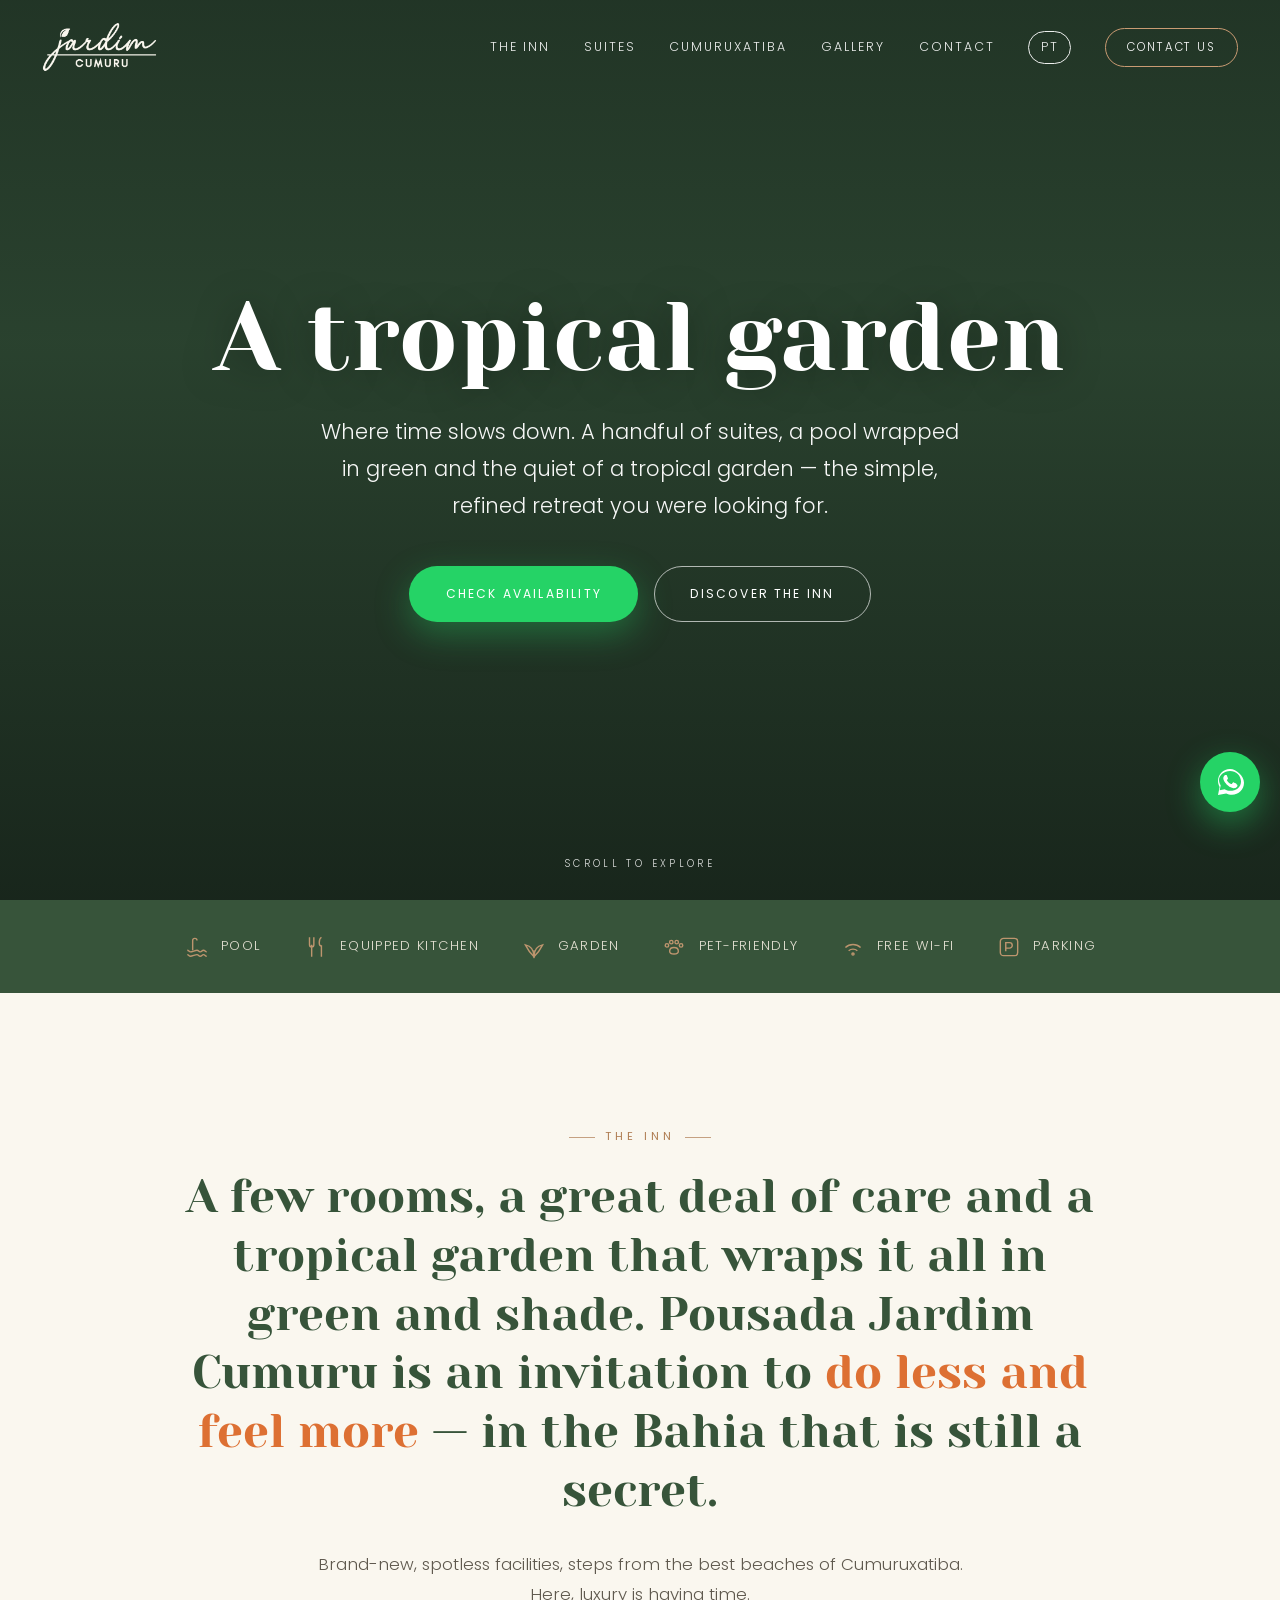
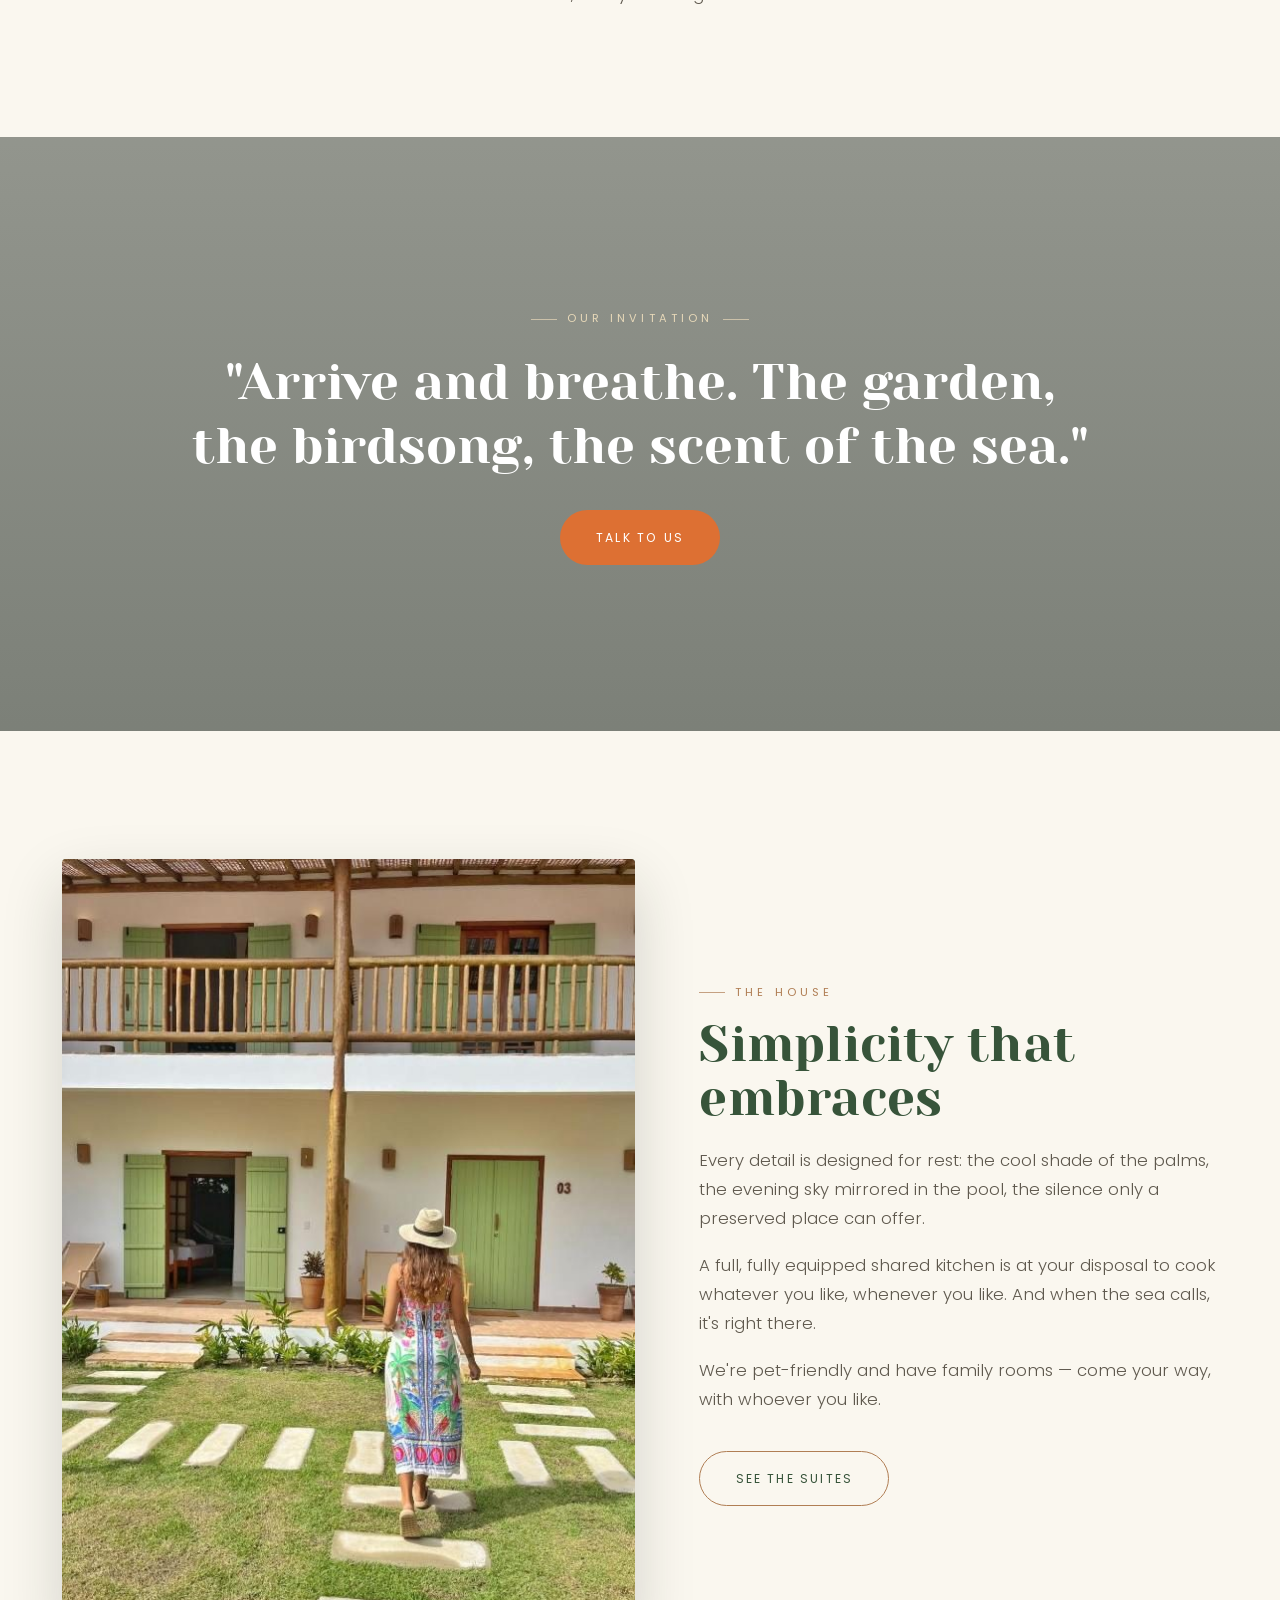
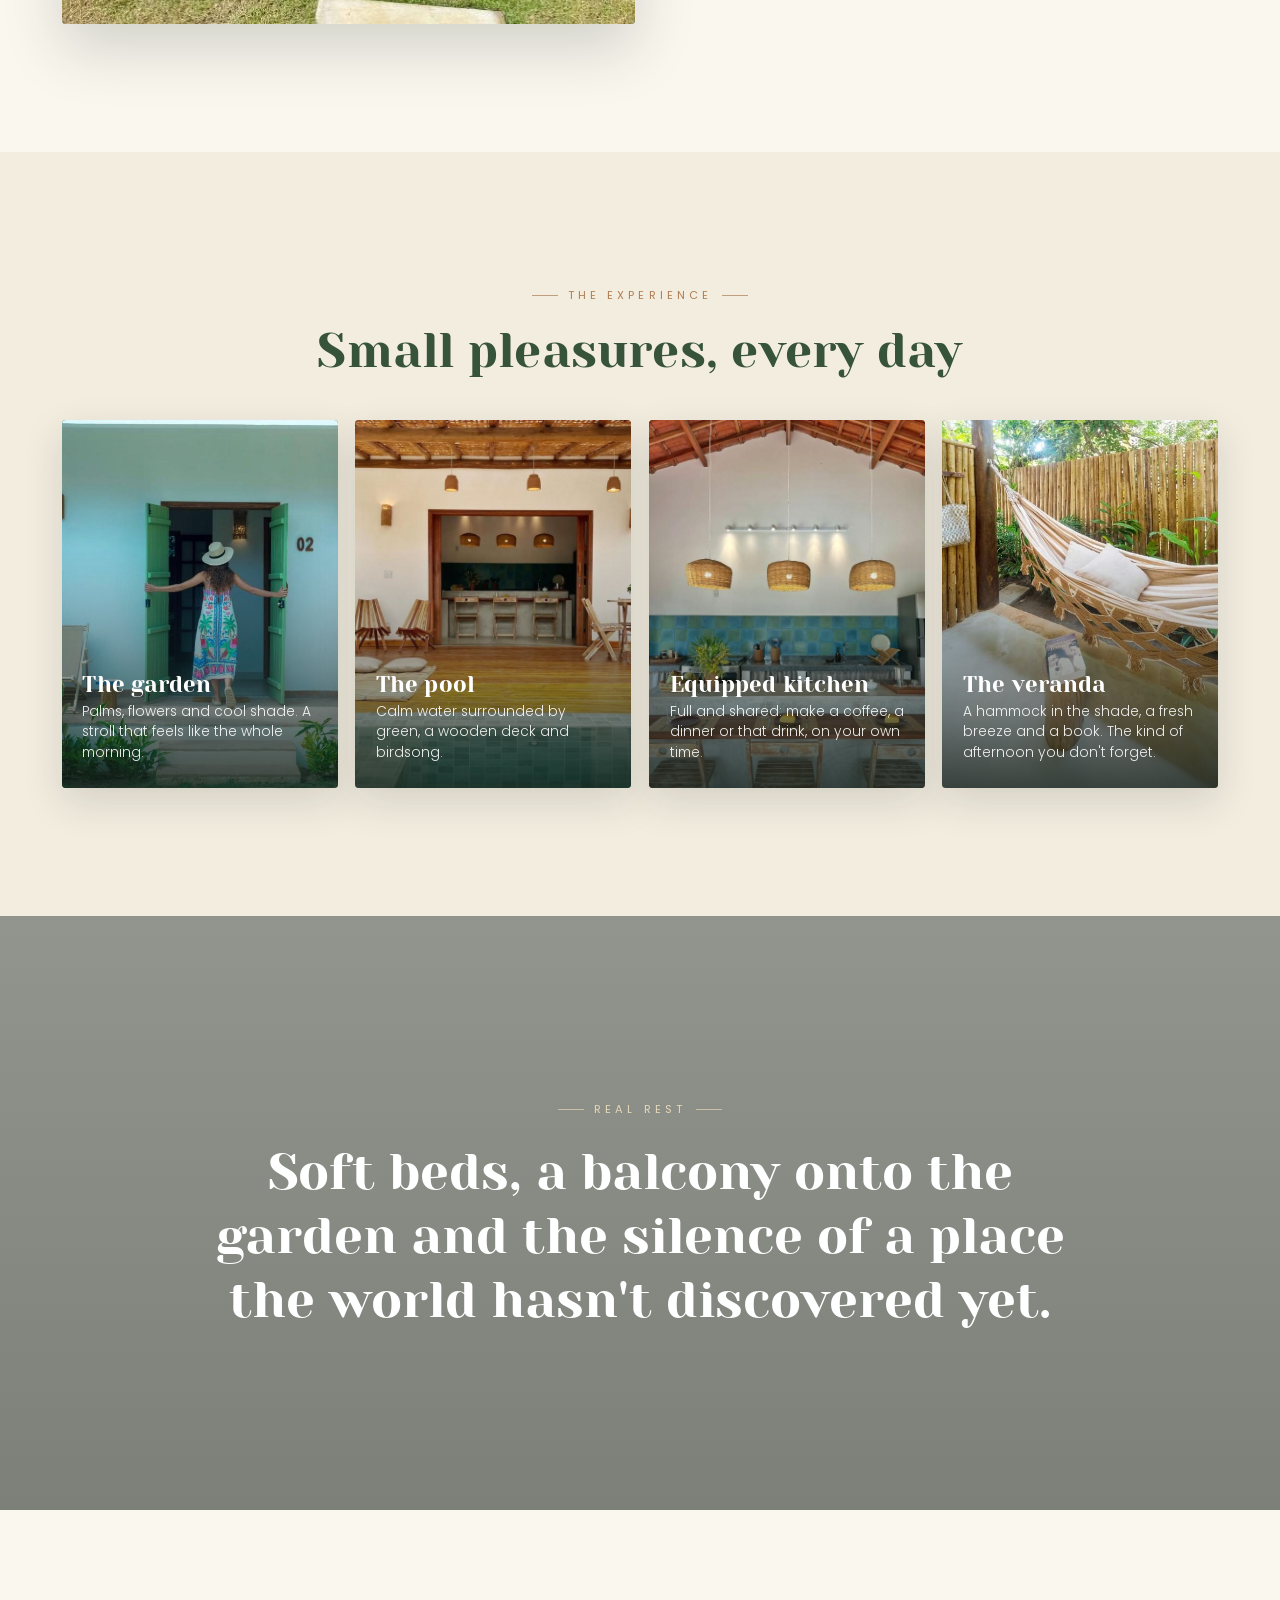
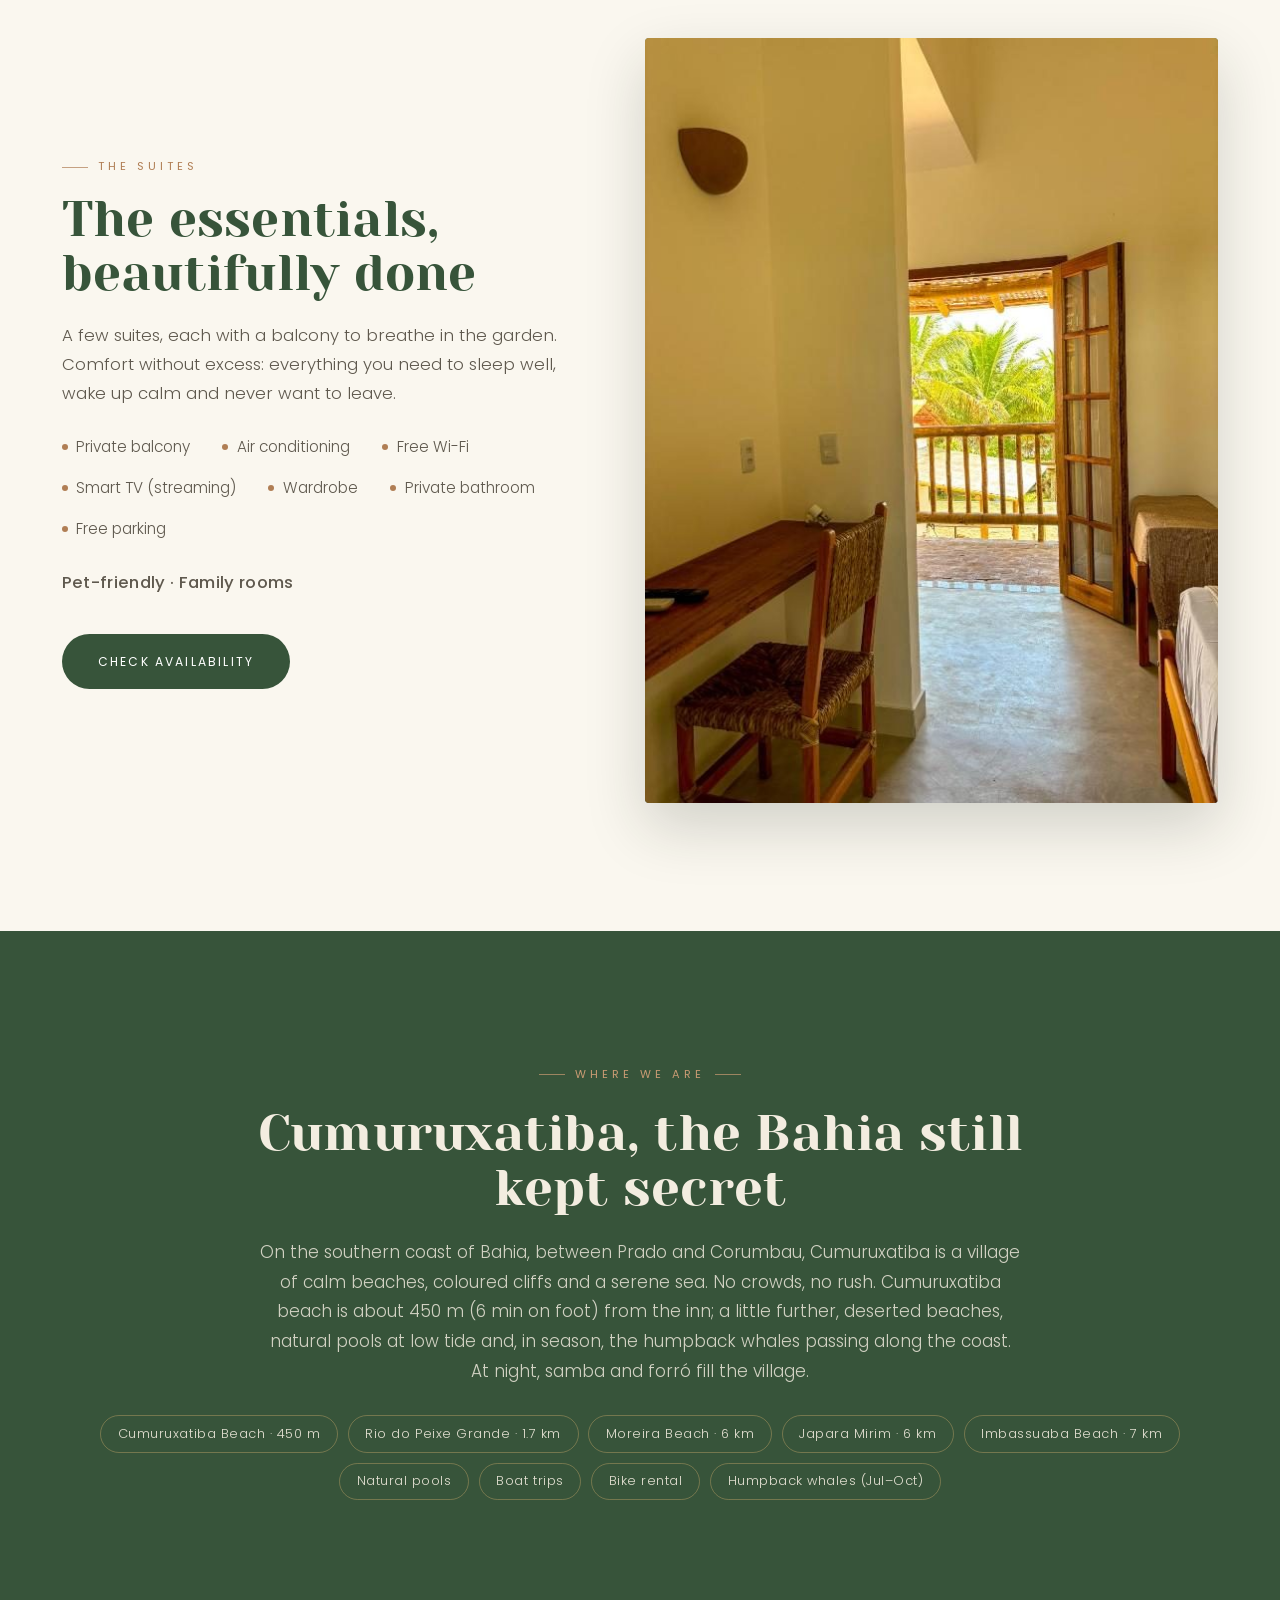
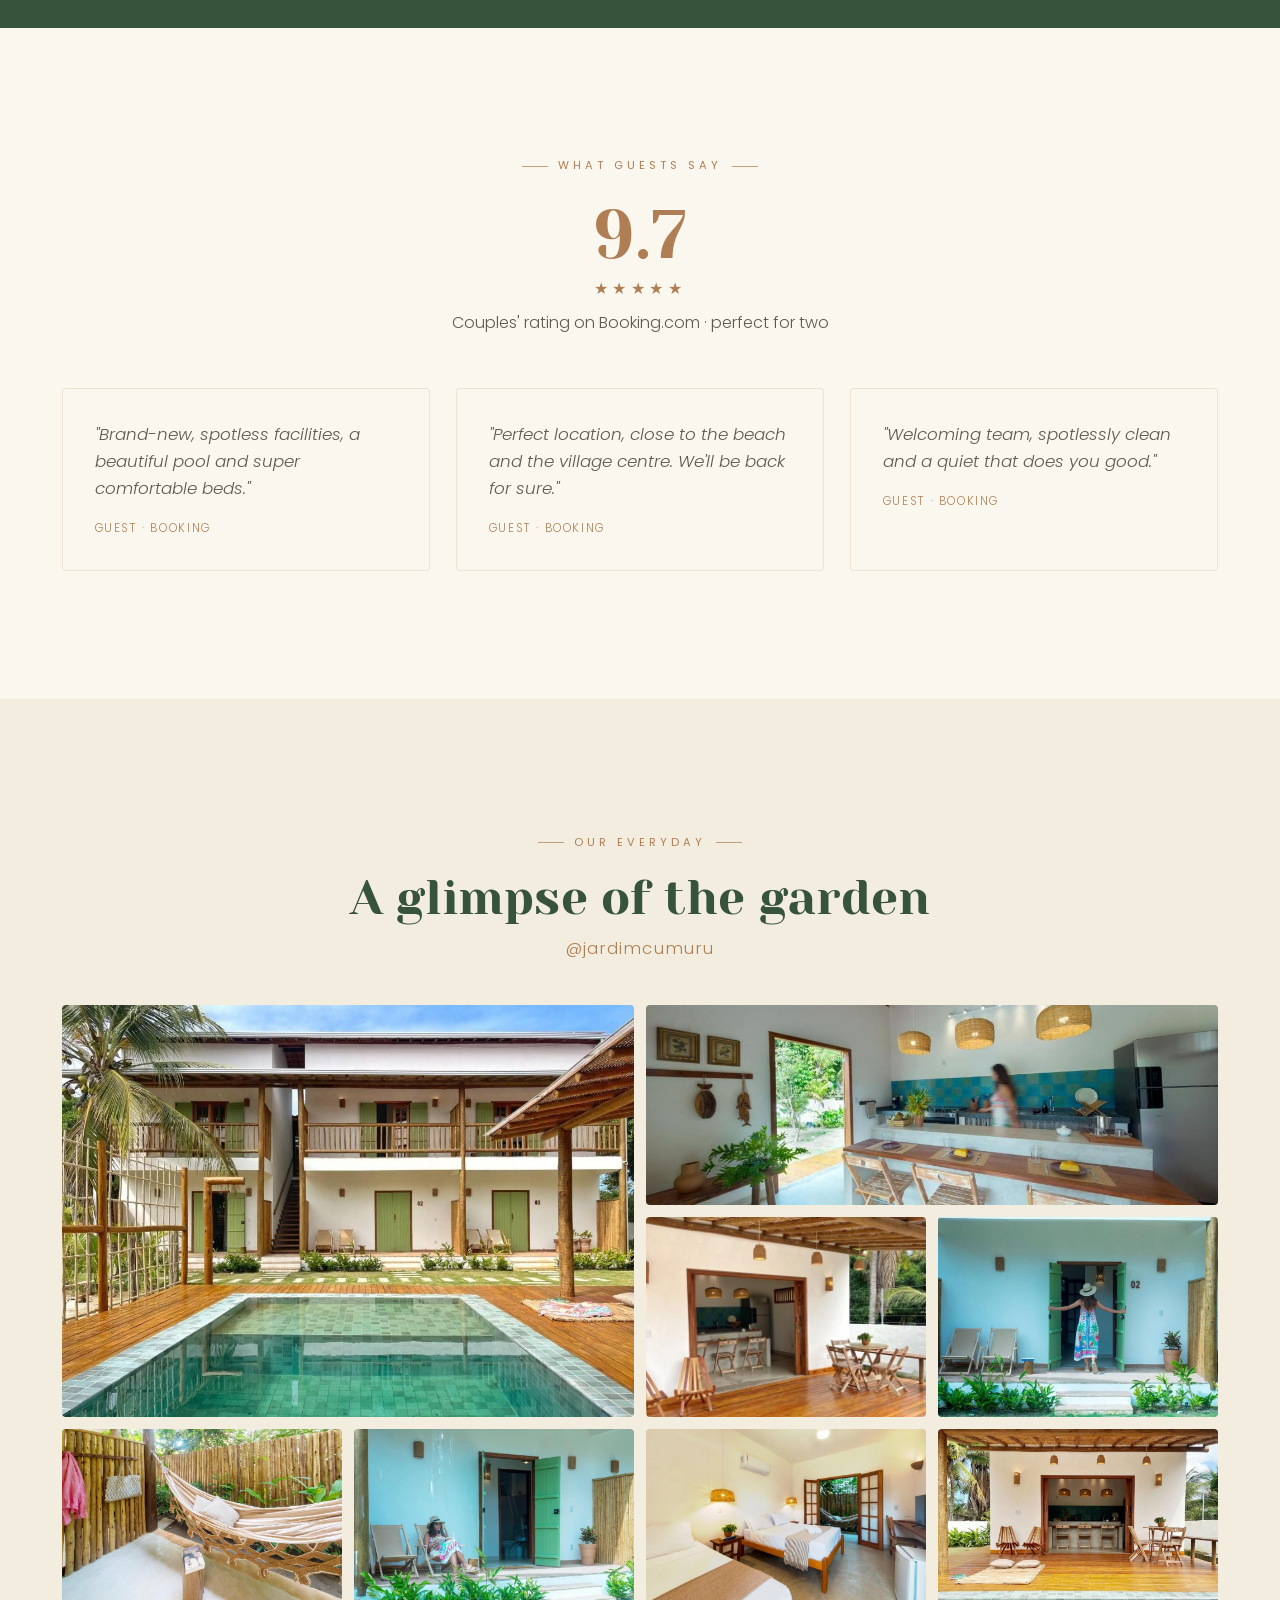
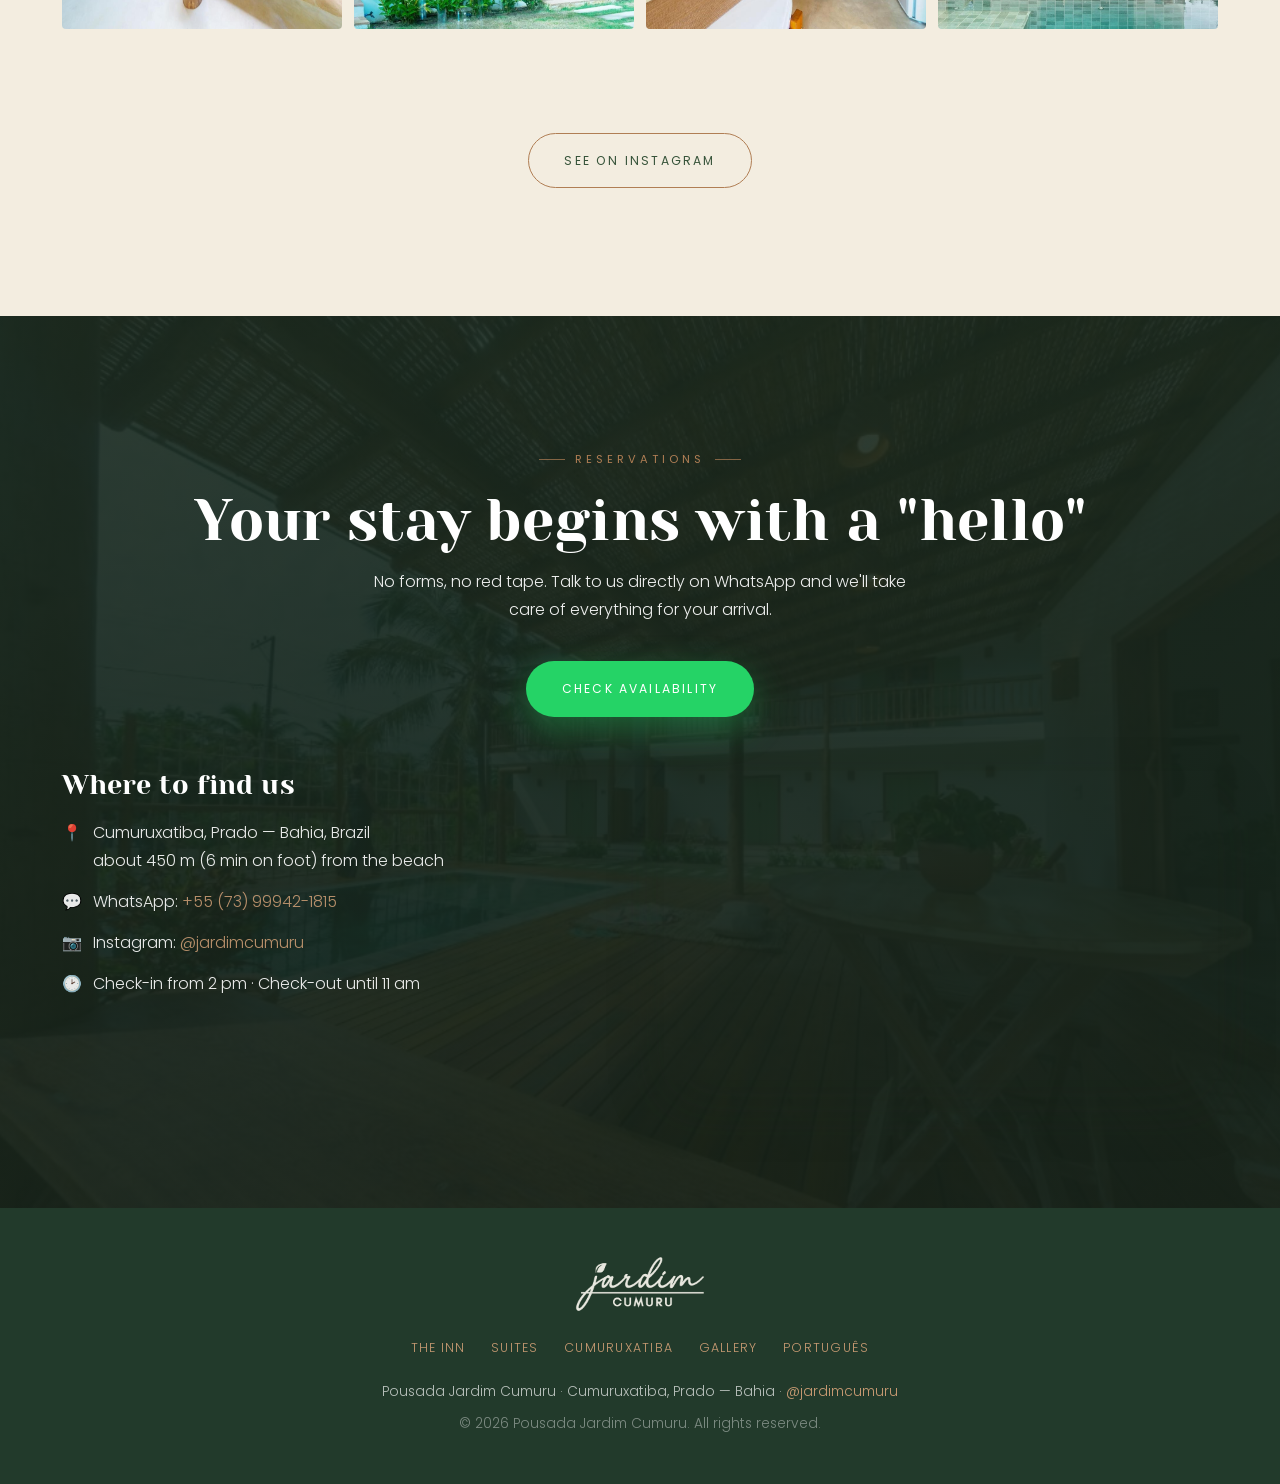
==== en/index.html @ b3ab1aae "Initial commit via Netlify [skip ci]" ====
<!DOCTYPE html>
<!-- English version. Same config as PT (WhatsApp 5573999421815 / domain). Photos in ../assets/photos/. -->
<html lang="en">
<head>
  <meta charset="UTF-8" />
  <meta name="viewport" content="width=device-width, initial-scale=1" />
  <title>Pousada Jardim Cumuru — Boutique Guesthouse in Cumuruxatiba, Bahia</title>
  <meta name="description" content="A boutique guesthouse in Cumuruxatiba, southern Bahia: a tropical garden with a pool and a fully equipped shared kitchen. Suites with a balcony, quiet and nature. Pet-friendly. Check availability." />
  <meta name="robots" content="index,follow,max-image-preview:large" />
  <meta name="theme-color" content="#26382b" />
  <link rel="canonical" href="https://www.jardimcumuru.com.br/en/" />
  <link rel="alternate" hreflang="pt-BR" href="https://www.jardimcumuru.com.br/" />
  <link rel="alternate" hreflang="en" href="https://www.jardimcumuru.com.br/en/" />
  <link rel="alternate" hreflang="x-default" href="https://www.jardimcumuru.com.br/" />

  <meta property="og:type" content="website" />
  <meta property="og:site_name" content="Pousada Jardim Cumuru" />
  <meta property="og:title" content="Pousada Jardim Cumuru — a tropical garden in Cumuruxatiba" />
  <meta property="og:description" content="Suites with a balcony, a pool, an equipped kitchen and the quiet of a tropical garden, 450 m from the beaches of Cumuruxatiba. Check availability." />
  <meta property="og:locale" content="en_US" />
  <meta property="og:url" content="https://www.jardimcumuru.com.br/en/" />
  <meta property="og:image" content="https://www.jardimcumuru.com.br/assets/og-image.jpg" />
  <meta name="twitter:card" content="summary_large_image" />

  <link rel="icon" href="../assets/favicon.png" type="image/png" />
  <link rel="apple-touch-icon" href="../assets/favicon.png" />

  <link rel="preconnect" href="https://fonts.googleapis.com" />
  <link rel="preconnect" href="https://fonts.gstatic.com" crossorigin />
  <link href="https://fonts.googleapis.com/css2?family=Yeseva+One&family=Poppins:wght@300;400;500;600&display=swap" rel="stylesheet" />
  <link rel="stylesheet" href="../styles.css" />

  <script type="application/ld+json">
  {
    "@context": "https://schema.org",
    "@type": "LodgingBusiness",
    "name": "Pousada Jardim Cumuru",
    "description": "A boutique guesthouse in Cumuruxatiba, southern Bahia. Suites with a balcony, a pool and a tropical garden steps from the sea.",
    "url": "https://www.jardimcumuru.com.br/en/",
    "image": "https://www.jardimcumuru.com.br/assets/og-image.jpg",
    "telephone": "+5573999421815",
    "priceRange": "$$",
    "address": {
      "@type": "PostalAddress",
      "streetAddress": "Cumuruxatiba",
      "addressLocality": "Prado",
      "addressRegion": "BA",
      "addressCountry": "BR"
    },
    "geo": { "@type": "GeoCoordinates", "latitude": -17.0956, "longitude": -39.1878 },
    "petsAllowed": true,
    "aggregateRating": { "@type": "AggregateRating", "ratingValue": "9.7", "bestRating": "10", "ratingCount": "19" },
    "amenityFeature": [
      { "@type": "LocationFeatureSpecification", "name": "Outdoor pool", "value": true },
      { "@type": "LocationFeatureSpecification", "name": "Garden", "value": true },
      { "@type": "LocationFeatureSpecification", "name": "Fully equipped shared kitchen", "value": true },
      { "@type": "LocationFeatureSpecification", "name": "Free Wi-Fi", "value": true },
      { "@type": "LocationFeatureSpecification", "name": "Air conditioning", "value": true },
      { "@type": "LocationFeatureSpecification", "name": "Free parking", "value": true },
      { "@type": "LocationFeatureSpecification", "name": "Family rooms", "value": true },
      { "@type": "LocationFeatureSpecification", "name": "Pet-friendly", "value": true }
    ],
    "sameAs": ["https://www.instagram.com/jardimcumuru"]
  }
  </script>
</head>

<body>
  <header class="header">
    <a href="#top" class="brand" aria-label="Pousada Jardim Cumuru — home">
      <img class="brand-logo brand-logo--light" src="../assets/logo-cream.png" alt="Pousada Jardim Cumuru" />
      <img class="brand-logo brand-logo--dark" src="../assets/logo.png" alt="" aria-hidden="true" />
    </a>
    <nav class="nav" id="menu" aria-label="Main menu">
      <a href="#pousada">The Inn</a>
      <a href="#suites">Suites</a>
      <a href="#destino">Cumuruxatiba</a>
      <a href="#galeria">Gallery</a>
      <a href="#contato">Contact</a>
      <a class="lang" href="../" hreflang="pt-BR">PT</a>
      <a class="nav-btn" href="https://wa.me/5573999421815?text=Hello!%20I%27d%20like%20information%20about%20Pousada%20Jardim%20Cumuru." target="_blank" rel="noopener">Contact us</a>
    </nav>
    <a class="nav-backdrop" href="#fechar" aria-hidden="true" tabindex="-1"></a>
    <a class="burger" href="#menu" aria-label="Open menu"><span></span><span></span><span></span></a>
  </header>

  <section class="hero" id="top">
    <div class="hero__slides" aria-hidden="true">
      <img src="../assets/photos/p13.jpg" alt="" />
      <img src="../assets/photos/p10.jpg" alt="" />
      <img src="../assets/photos/p08.jpg" alt="" />
      <img src="../assets/photos/p02.jpg" alt="" />
    </div>
    <div class="container">
      <h1>A tropical garden</h1>
      <p class="lead">Where time slows down. A handful of suites, a pool wrapped in green and the quiet of a tropical garden — the simple, refined retreat you were looking for.</p>
      <div style="display:flex;gap:1rem;justify-content:center;flex-wrap:wrap">
        <a class="btn btn--wpp" href="https://wa.me/5573999421815?text=Hello!%20I%27d%20like%20information%20and%20to%20book%20at%20Pousada%20Jardim%20Cumuru." target="_blank" rel="noopener">Check availability</a>
        <a class="btn btn--ghost" href="#pousada">Discover the inn</a>
      </div>
    </div>
    <a href="#pousada" class="scroll-cue">Scroll to explore</a>
  </section>

  <section class="amenities">
    <div class="container">
      <div class="amenity"><svg viewBox="0 0 24 24"><path d="M3 15c1.5 0 1.5 1.5 3 1.5S10.5 15 12 15s1.5 1.5 3 1.5S16.5 15 18 15s1.5 1.5 3 1.5"/><path d="M3 19c1.5 0 1.5 1.5 3 1.5S10.5 19 12 19s1.5 1.5 3 1.5S16.5 19 18 19s1.5 1.5 3 1.5"/><path d="M8 15V6a2 2 0 0 1 4 0"/></svg>Pool</div>
      <div class="amenity"><svg viewBox="0 0 24 24"><path d="M6 3v7a2 2 0 0 0 4 0V3M8 10v11"/><path d="M17 3c-1.5 1-2 3-2 5s.5 3 2 3v10"/></svg>Equipped kitchen</div>
      <div class="amenity"><svg viewBox="0 0 24 24"><path d="M12 21c0-6 3-10 8-11-3 6-5 8-8 11z"/><path d="M12 21c0-6-3-10-8-11 3 6 5 8 8 11z"/><path d="M12 21v-6"/></svg>Garden</div>
      <div class="amenity"><svg viewBox="0 0 24 24"><circle cx="5.5" cy="10.5" r="1.6"/><circle cx="9.5" cy="7.5" r="1.6"/><circle cx="14.5" cy="7.5" r="1.6"/><circle cx="18.5" cy="10.5" r="1.6"/><path d="M8 16c0-2 1.7-3.5 4-3.5S16 14 16 16c0 1.6-1.3 2.5-4 2.5S8 17.6 8 16z"/></svg>Pet-friendly</div>
      <div class="amenity"><svg viewBox="0 0 24 24"><path d="M5 12.5a10 10 0 0 1 14 0"/><path d="M8 15.5a6 6 0 0 1 8 0"/><circle cx="12" cy="18.5" r="1"/></svg>Free Wi-Fi</div>
      <div class="amenity"><svg viewBox="0 0 24 24"><rect x="4" y="4" width="16" height="16" rx="3"/><path d="M9 16V8h3.5a2.5 2.5 0 0 1 0 5H9"/></svg>Parking</div>
    </div>
  </section>

  <section class="section statement" id="pousada">
    <div class="container">
      <span class="eyebrow center">The Inn</span>
      <p class="big">A few rooms, a great deal of care and a tropical garden that wraps it all in green and shade. Pousada Jardim Cumuru is an invitation to <em>do less and feel more</em> — in the Bahia that is still a secret.</p>
      <p class="sub">Brand-new, spotless facilities, steps from the best beaches of Cumuruxatiba. Here, luxury is having time.</p>
    </div>
  </section>

  <section class="fullbleed" style="background-image:url('../assets/photos/p06.jpg')">
    <div class="container reveal">
      <span class="eyebrow center">Our invitation</span>
      <p class="big">"Arrive and breathe. The garden, the birdsong, the scent of the sea."</p>
      <a class="btn btn--gold" href="https://wa.me/5573999421815?text=Hello!%20I%27d%20like%20to%20know%20more%20about%20Pousada%20Jardim%20Cumuru." target="_blank" rel="noopener">Talk to us</a>
    </div>
  </section>

  <section class="section">
    <div class="container">
      <div class="split reveal">
        <div class="split__media split__media--tall">
          <img src="../assets/photos/p09.jpg" alt="Garden and stone path between the suites at Pousada Jardim Cumuru" loading="lazy" onerror="this.closest('.split__media').style.background='linear-gradient(160deg,#5e7a63,#2c4433)';this.style.display='none'" />
        </div>
        <div class="split__body">
          <span class="eyebrow">The House</span>
          <h2>Simplicity that embraces</h2>
          <p>Every detail is designed for rest: the cool shade of the palms, the evening sky mirrored in the pool, the silence only a preserved place can offer.</p>
          <p>A full, fully equipped shared kitchen is at your disposal to cook whatever you like, whenever you like. And when the sea calls, it's right there.</p>
          <p>We're pet-friendly and have family rooms — come your way, with whoever you like.</p>
          <a class="btn btn--outline" href="#suites">See the suites</a>
        </div>
      </div>
    </div>
  </section>

  <section class="section" style="background:var(--areia-clara)">
    <div class="container">
      <div class="ig-head reveal">
        <span class="eyebrow center">The experience</span>
        <h2 style="color:var(--verde-fundo);font-size:clamp(2rem,4.2vw,3rem)">Small pleasures, every day</h2>
      </div>
      <div class="exp-grid">
        <div class="exp reveal">
          <img src="../assets/photos/p05.jpg" alt="Tropical garden and suites facade" loading="lazy" />
          <div class="exp__cap"><h3>The garden</h3><p>Palms, flowers and cool shade. A stroll that feels like the whole morning.</p></div>
        </div>
        <div class="exp reveal">
          <img src="../assets/photos/p10.jpg" alt="Outdoor pool and wooden deck" loading="lazy" />
          <div class="exp__cap"><h3>The pool</h3><p>Calm water surrounded by green, a wooden deck and birdsong.</p></div>
        </div>
        <div class="exp reveal">
          <img src="../assets/photos/p11.jpg" alt="Fully equipped shared kitchen" loading="lazy" />
          <div class="exp__cap"><h3>Equipped kitchen</h3><p>Full and shared: make a coffee, a dinner or that drink, on your own time.</p></div>
        </div>
        <div class="exp reveal">
          <img src="../assets/photos/p04.jpg" alt="Hammock on the veranda in the shade" loading="lazy" />
          <div class="exp__cap"><h3>The veranda</h3><p>A hammock in the shade, a fresh breeze and a book. The kind of afternoon you don't forget.</p></div>
        </div>
      </div>
    </div>
  </section>

  <section class="fullbleed" style="background-image:url('../assets/photos/p03.jpg')">
    <div class="container reveal">
      <span class="eyebrow center">Real rest</span>
      <p class="big">Soft beds, a balcony onto the garden and the silence of a place the world hasn't discovered yet.</p>
    </div>
  </section>

  <section class="section" id="suites">
    <div class="container">
      <div class="split split--alt reveal">
        <div class="split__media split__media--tall">
          <img src="../assets/photos/p01.jpg" alt="Suite with a balcony and palm view at Pousada Jardim Cumuru" loading="lazy" onerror="this.closest('.split__media').style.background='linear-gradient(160deg,#5e7a63,#2c4433)';this.style.display='none'" />
        </div>
        <div class="split__body">
          <span class="eyebrow">The Suites</span>
          <h2>The essentials, beautifully done</h2>
          <p>A few suites, each with a balcony to breathe in the garden. Comfort without excess: everything you need to sleep well, wake up calm and never want to leave.</p>
          <ul class="features">
            <li>Private balcony</li>
            <li>Air conditioning</li>
            <li>Free Wi-Fi</li>
            <li>Smart TV (streaming)</li>
            <li>Wardrobe</li>
            <li>Private bathroom</li>
            <li>Free parking</li>
          </ul>
          <p class="tagline">Pet-friendly · Family rooms</p>
          <a class="btn btn--dark" href="https://wa.me/5573999421815?text=Hello!%20I%27d%20like%20to%20check%20suite%20availability%20at%20Pousada%20Jardim%20Cumuru." target="_blank" rel="noopener">Check availability</a>
        </div>
      </div>
    </div>
  </section>

  <section class="section band" id="destino">
    <div class="container" style="text-align:center">
      <span class="eyebrow center">Where we are</span>
      <h2 style="color:var(--areia-clara);font-size:clamp(2rem,4.4vw,3.2rem);max-width:820px;margin:0 auto">Cumuruxatiba, the Bahia still kept secret</h2>
      <p style="color:rgba(243,237,224,.82);max-width:760px;margin:1.4rem auto 0;font-size:1.06rem">On the southern coast of Bahia, between Prado and Corumbau, Cumuruxatiba is a village of calm beaches, coloured cliffs and a serene sea. No crowds, no rush. Cumuruxatiba beach is about 450 m (6 min on foot) from the inn; a little further, deserted beaches, natural pools at low tide and, in season, the humpback whales passing along the coast. At night, samba and forró fill the village.</p>
      <div class="pill-row">
        <span class="pill">Cumuruxatiba Beach · 450 m</span>
        <span class="pill">Rio do Peixe Grande · 1.7 km</span>
        <span class="pill">Moreira Beach · 6 km</span>
        <span class="pill">Japara Mirim · 6 km</span>
        <span class="pill">Imbassuaba Beach · 7 km</span>
        <span class="pill">Natural pools</span>
        <span class="pill">Boat trips</span>
        <span class="pill">Bike rental</span>
        <span class="pill">Humpback whales (Jul–Oct)</span>
      </div>
    </div>
  </section>

  <section class="section">
    <div class="container">
      <div class="rating reveal">
        <span class="eyebrow center">What guests say</span>
        <span class="score">9.7</span>
        <span class="stars">★★★★★</span>
        <p style="color:var(--tinta-suave)">Couples' rating on Booking.com · perfect for two</p>
      </div>
      <div class="quotes">
        <blockquote class="quote reveal">"Brand-new, spotless facilities, a beautiful pool and super comfortable beds." <cite>Guest · Booking</cite></blockquote>
        <blockquote class="quote reveal">"Perfect location, close to the beach and the village centre. We'll be back for sure." <cite>Guest · Booking</cite></blockquote>
        <blockquote class="quote reveal">"Welcoming team, spotlessly clean and a quiet that does you good." <cite>Guest · Booking</cite></blockquote>
      </div>
    </div>
  </section>

  <section class="section" id="galeria" style="background:var(--areia-clara)">
    <div class="container">
      <div class="ig-head reveal">
        <span class="eyebrow center">Our everyday</span>
        <h2 style="color:var(--verde-fundo);font-size:clamp(2rem,4.2vw,3rem)">A glimpse of the garden</h2>
        <a class="ig-handle" href="https://www.instagram.com/jardimcumuru" target="_blank" rel="noopener">@jardimcumuru</a>
      </div>

      <div class="mosaic">
        <a class="w2 h2" href="https://www.instagram.com/jardimcumuru" target="_blank" rel="noopener"><img src="../assets/photos/p13.jpg" alt="Facade and pool at Pousada Jardim Cumuru" loading="lazy" /></a>
        <a class="w2" href="https://www.instagram.com/jardimcumuru" target="_blank" rel="noopener"><img src="../assets/photos/p07.jpg" alt="Shared kitchen" loading="lazy" /></a>
        <a href="https://www.instagram.com/jardimcumuru" target="_blank" rel="noopener"><img src="../assets/photos/p12.jpg" alt="Deck and veranda" loading="lazy" /></a>
        <a href="https://www.instagram.com/jardimcumuru" target="_blank" rel="noopener"><img src="../assets/photos/p05.jpg" alt="Garden and suites" loading="lazy" /></a>
        <a href="https://www.instagram.com/jardimcumuru" target="_blank" rel="noopener"><img src="../assets/photos/p04.jpg" alt="Hammock on the veranda" loading="lazy" /></a>
        <a href="https://www.instagram.com/jardimcumuru" target="_blank" rel="noopener"><img src="../assets/photos/p06.jpg" alt="Resting in the garden" loading="lazy" /></a>
        <a href="https://www.instagram.com/jardimcumuru" target="_blank" rel="noopener"><img src="../assets/photos/p03.jpg" alt="Suite" loading="lazy" /></a>
        <a href="https://www.instagram.com/jardimcumuru" target="_blank" rel="noopener"><img src="../assets/photos/p10.jpg" alt="Pool and deck" loading="lazy" /></a>
      </div>

      <!-- >>> PASTE THE INSTAGRAM WIDGET HERE (SnapWidget/Behold) <<< -->
      <div class="ig-embed"></div>

      <div style="text-align:center;margin-top:2.6rem">
        <a class="btn btn--outline" href="https://www.instagram.com/jardimcumuru" target="_blank" rel="noopener">See on Instagram</a>
      </div>
    </div>
  </section>

  <section class="section cta" id="contato">
    <img class="cta__bg" src="../assets/photos/p08.jpg" alt="" onerror="this.style.display='none'" />
    <div class="container">
      <span class="eyebrow center">Reservations</span>
      <h2>Your stay begins with a "hello"</h2>
      <p>No forms, no red tape. Talk to us directly on WhatsApp and we'll take care of everything for your arrival.</p>
      <a class="btn btn--wpp" href="https://wa.me/5573999421815?text=Hello!%20I%27d%20like%20to%20make%20a%20reservation%20at%20Pousada%20Jardim%20Cumuru." target="_blank" rel="noopener">Check availability</a>

      <div class="contact-grid">
        <div class="contact-info">
          <h3>Where to find us</h3>
          <p>📍 <span>Cumuruxatiba, Prado — Bahia, Brazil<br />about 450 m (6 min on foot) from the beach</span></p>
          <p>💬 <span>WhatsApp: <a href="https://wa.me/5573999421815" target="_blank" rel="noopener">+55 (73) 99942-1815</a></span></p>
          <p>📷 <span>Instagram: <a href="https://www.instagram.com/jardimcumuru" target="_blank" rel="noopener">@jardimcumuru</a></span></p>
          <p>🕑 <span>Check-in from 2 pm · Check-out until 11 am</span></p>
        </div>
        <div class="contact-map">
          <iframe title="Map of Cumuruxatiba" src="https://www.google.com/maps?q=Cumuruxatiba,+Prado+-+BA&output=embed" loading="lazy" referrerpolicy="no-referrer-when-downgrade"></iframe>
        </div>
      </div>
    </div>
  </section>

  <footer class="footer">
    <div class="container">
      <img class="footer-logo" src="../assets/logo-cream.png" alt="Pousada Jardim Cumuru" />
      <div class="fnav">
        <a href="#pousada">The Inn</a>
        <a href="#suites">Suites</a>
        <a href="#destino">Cumuruxatiba</a>
        <a href="#galeria">Gallery</a>
        <a href="../">Português</a>
      </div>
      <p>Pousada Jardim Cumuru · Cumuruxatiba, Prado — Bahia · <a href="https://www.instagram.com/jardimcumuru" target="_blank" rel="noopener">@jardimcumuru</a></p>
      <p style="opacity:.6;margin-top:.5rem">© <span id="year">2026</span> Pousada Jardim Cumuru. All rights reserved.</p>
    </div>
  </footer>

  <a class="wpp-float" data-label="Chat with us on WhatsApp" href="https://wa.me/5573999421815?text=Hello!%20I%27d%20like%20information%20and%20to%20book%20at%20Pousada%20Jardim%20Cumuru." target="_blank" rel="noopener" aria-label="WhatsApp">
    <svg viewBox="0 0 32 32" fill="currentColor" aria-hidden="true"><path d="M16 3C9.4 3 4 8.4 4 15c0 2.1.6 4.2 1.6 6L4 29l8.2-1.6c1.7.9 3.7 1.4 5.8 1.4 6.6 0 12-5.4 12-12S22.6 3 16 3zm0 21.8c-1.8 0-3.5-.5-5-1.4l-.4-.2-4.9 1 1-4.8-.2-.4c-1-1.6-1.5-3.4-1.5-5.3C5 9.5 9.9 4.9 16 4.9S27 9.5 27 15.5 22.1 24.8 16 24.8zm6.1-7.3c-.3-.2-2-1-2.3-1.1-.3-.1-.5-.2-.8.2s-.9 1.1-1.1 1.3c-.2.2-.4.2-.7.1-1.8-.9-3-1.6-4.2-3.6-.3-.5.3-.5.9-1.6.1-.2 0-.4 0-.6s-.8-1.9-1-2.6c-.3-.7-.6-.6-.8-.6h-.7c-.2 0-.6.1-.9.4-.3.4-1.2 1.2-1.2 2.9s1.2 3.4 1.4 3.6c.2.2 2.5 3.8 6 5.3 2.2.9 3.1 1 4.2.9.7-.1 2-.8 2.3-1.6.3-.8.3-1.5.2-1.6-.1-.2-.3-.3-.6-.4z"/></svg>
  </a>

  <script src="../script.js" defer></script>
</body>
</html>
---- styles.css ----
/* =========================================================
   Pousada Jardim Cumuru — estilo boutique
   Fotos protagonistas · tipografia editorial · natureza
   ========================================================= */

:root{
  --verde-fundo:#37543A;      /* Refúgio — verde da marca */
  --verde:#2e4633;
  --verde-claro:#6f8a74;
  --terracota:#DD7033;        /* Confy — acento quente da marca */
  --terracota-esc:#c15f26;
  --areia:#e7ddca;
  --areia-clara:#f3ede0;
  --marfim:#faf7ef;           /* off-white quente */
  --dourado:#B07E54;          /* Relax — caramelo da marca (acento neutro) */
  --dourado-claro:#c99b73;
  --tinta:#2a2823;
  --tinta-suave:#5f594e;
  --branco:#ffffff;
  --wpp:#25d366;
  --serif:"Yeseva One", Georgia, "Times New Roman", serif;
  --sans:"Poppins", -apple-system, BlinkMacSystemFont, "Segoe UI", Helvetica, Arial, sans-serif;
  --max:1240px;
  --sombra:0 24px 60px rgba(28,38,30,.18);
}

*{box-sizing:border-box;margin:0;padding:0}
html{scroll-behavior:smooth}
body{
  font-family:var(--sans);
  color:var(--tinta);
  background:var(--marfim);
  line-height:1.75;
  font-weight:300;
  -webkit-font-smoothing:antialiased;
  overflow-x:hidden;
}
img{max-width:100%;display:block}
a{color:inherit;text-decoration:none}

h1,h2,h3{font-family:var(--serif);font-weight:500;line-height:1.08;letter-spacing:.005em}
.eyebrow{
  font-family:var(--sans);
  text-transform:uppercase;
  letter-spacing:.36em;
  font-size:.7rem;
  font-weight:400;
  color:var(--dourado);
  display:inline-block;
  margin-bottom:1.3rem;
}
.eyebrow::before{content:"";display:inline-block;width:26px;height:1px;background:var(--dourado);vertical-align:middle;margin-right:.9em;opacity:.7}
.eyebrow.center::after{content:"";display:inline-block;width:26px;height:1px;background:var(--dourado);vertical-align:middle;margin-left:.9em;opacity:.7}
.container{max-width:var(--max);margin:0 auto;padding:0 clamp(1.3rem,4vw,2.6rem)}
.section{padding:clamp(4.5rem,10vw,9rem) 0}
section[id]{scroll-margin-top:74px}

/* ---------- Header ---------- */
.header{
  position:fixed;top:0;left:0;right:0;z-index:60;
  display:flex;align-items:center;justify-content:space-between;
  padding:1.4rem clamp(1.3rem,4vw,2.6rem);
  transition:background .4s ease, padding .4s ease, box-shadow .4s ease;
}
.header.scrolled{
  background:rgba(250,247,239,.95);
  backdrop-filter:blur(12px);
  box-shadow:0 1px 0 rgba(0,0,0,.06);
  padding:.75rem clamp(1.3rem,4vw,2.6rem);
}
.brand{display:inline-flex;align-items:center;line-height:1}
.brand-logo{height:50px;width:auto;display:block}
.brand-logo--dark{display:none}
.header.scrolled .brand-logo--light{display:none}
.header.scrolled .brand-logo--dark{display:block}
.nav{display:flex;align-items:center;gap:2.1rem}
.nav a{font-size:.78rem;letter-spacing:.16em;text-transform:uppercase;color:var(--branco);opacity:.92;transition:color .4s,opacity .2s}
.header.scrolled .nav a{color:var(--tinta)}
.nav a:hover{opacity:1;color:var(--dourado-claro)}
.header.scrolled .nav a:hover{color:var(--dourado)}
.lang{font-size:.72rem;letter-spacing:.14em;border:1px solid currentColor;border-radius:40px;padding:.3rem .72rem;opacity:.75}
.nav-btn{
  background:transparent;color:#fff !important;opacity:1 !important;
  padding:.55rem 1.35rem;border-radius:40px;font-size:.72rem !important;letter-spacing:.16em !important;
  border:1px solid var(--dourado-claro);
  display:inline-flex;align-items:center;gap:.5rem;transition:background .3s,color .3s;
}
.nav-btn:hover{background:var(--dourado);border-color:var(--dourado);color:#fff !important}
.header.scrolled .nav-btn{color:var(--verde-fundo) !important;border-color:var(--dourado)}
.header.scrolled .nav-btn:hover{color:#fff !important}
.nav-backdrop{display:none}
.burger{display:none;flex-direction:column;gap:5px;background:none;border:0;cursor:pointer;padding:6px;z-index:70}
.burger span{width:26px;height:2px;background:var(--branco);transition:.3s;display:block}
.header.scrolled .burger span{background:var(--verde-fundo)}

/* ---------- Hero (slideshow) ---------- */
.hero{
  position:relative;min-height:100vh;min-height:100svh;
  display:flex;align-items:center;justify-content:center;
  color:var(--branco);text-align:center;
  background:#2f4a34;overflow:hidden;
}
.hero__slides{position:absolute;inset:0;z-index:1}
.hero__slides img{
  position:absolute;inset:0;width:100%;height:100%;object-fit:cover;
  opacity:0;animation:heroFade 32s infinite;
}
.hero__slides img:nth-child(1){animation-delay:0s}
.hero__slides img:nth-child(2){animation-delay:8s}
.hero__slides img:nth-child(3){animation-delay:16s}
.hero__slides img:nth-child(4){animation-delay:24s}
@keyframes heroFade{
  0%{opacity:0;transform:scale(1.14)}
  3%{opacity:1}
  22%{opacity:1;transform:scale(1.04)}
  27%{opacity:0}
  100%{opacity:0}
}
.hero::after{content:"";position:absolute;inset:0;z-index:2;background:linear-gradient(180deg,rgba(20,32,24,.5) 0%,rgba(20,32,24,.2) 38%,rgba(18,28,21,.78) 100%)}
.hero .container{position:relative;z-index:3;width:100%}
.hero h1{font-size:clamp(2.9rem,7.5vw,6rem);margin:.5rem 0 1.5rem;text-shadow:0 2px 40px rgba(0,0,0,.35);font-weight:500}
.hero p.lead{font-size:clamp(1.02rem,1.7vw,1.32rem);font-weight:300;max-width:640px;margin:0 auto 2.6rem;opacity:.96}
.hero .eyebrow{color:#e7d8b8}
.hero .eyebrow::before,.hero .eyebrow.center::after{background:#e7d8b8}
.scroll-cue{position:absolute;bottom:28px;left:50%;transform:translateX(-50%);z-index:3;font-size:.62rem;letter-spacing:.34em;text-transform:uppercase;opacity:.82;animation:bob 2.4s ease-in-out infinite}
@keyframes bob{0%,100%{transform:translate(-50%,0)}50%{transform:translate(-50%,8px)}}

/* ---------- Botões ---------- */
.btn{
  display:inline-flex;align-items:center;gap:.6rem;
  padding:1rem 2.2rem;border-radius:44px;font-size:.76rem;
  letter-spacing:.18em;text-transform:uppercase;font-weight:400;
  transition:transform .2s ease, background .3s ease, box-shadow .3s, color .3s;
  cursor:pointer;border:1px solid transparent;
}
.btn:hover{transform:translateY(-2px)}
.btn--wpp{background:var(--wpp);color:#fff;box-shadow:0 12px 34px rgba(37,211,102,.35)}
.btn--wpp:hover{background:#1eb658}
.btn--ghost{background:transparent;color:#fff;border-color:rgba(255,255,255,.65)}
.btn--ghost:hover{background:rgba(255,255,255,.14)}
.btn--gold{background:var(--terracota);color:#fff}
.btn--gold:hover{background:var(--terracota-esc)}
.btn--dark{background:var(--verde-fundo);color:#fff}
.btn--dark:hover{background:var(--verde)}
.btn--outline{background:transparent;color:var(--verde-fundo);border-color:var(--dourado)}
.btn--outline:hover{background:var(--dourado);color:#fff}

/* ---------- Faixa de comodidades ---------- */
.amenities{background:var(--verde-fundo);color:var(--areia-clara)}
.amenities .container{display:flex;flex-wrap:wrap;justify-content:center;gap:1.6rem 2.6rem;padding-top:2.1rem;padding-bottom:2.1rem}
.amenity{display:flex;align-items:center;gap:.7rem;font-size:.82rem;letter-spacing:.1em;text-transform:uppercase;color:var(--areia-clara);opacity:.92}
.amenity svg{width:26px;height:26px;stroke:var(--dourado-claro);fill:none;stroke-width:1.3;flex:none}

/* ---------- Statement editorial ---------- */
.statement{text-align:center}
.statement .big{
  font-family:var(--serif);font-weight:500;
  font-size:clamp(1.7rem,3.6vw,2.9rem);line-height:1.28;
  color:var(--verde-fundo);max-width:960px;margin:0 auto;
}
.statement .big em{color:var(--terracota);font-style:normal}
.statement .sub{max-width:680px;margin:1.8rem auto 0;color:var(--tinta-suave);font-size:1.05rem}

/* ---------- Faixa full-bleed com imagem ---------- */
.fullbleed{
  position:relative;min-height:66vh;display:flex;align-items:center;justify-content:center;
  text-align:center;color:#fff;overflow:hidden;
  background-size:cover;background-position:center;background-attachment:fixed;
}
.fullbleed::after{content:"";position:absolute;inset:0;background:linear-gradient(180deg,rgba(20,30,22,.45),rgba(20,30,22,.55))}
.fullbleed .container{position:relative;z-index:2}
.fullbleed .eyebrow{color:#e7d8b8}
.fullbleed .eyebrow::before,.fullbleed .eyebrow.center::after{background:#e7d8b8}
.fullbleed .big{font-family:var(--serif);font-size:clamp(1.8rem,4vw,3.2rem);line-height:1.25;max-width:900px;margin:0 auto;font-weight:500}
.fullbleed .sub{max-width:640px;margin:1.4rem auto 0;opacity:.92}
.fullbleed .btn{margin-top:2rem}

/* ---------- Split (imagem grande + texto) ---------- */
.split{display:grid;grid-template-columns:1.05fr .95fr;gap:clamp(2rem,5vw,5rem);align-items:center}
.split--alt{direction:rtl}
.split--alt>*{direction:ltr}
.split__media{position:relative;border-radius:4px;overflow:hidden;box-shadow:var(--sombra);aspect-ratio:4/5;background:linear-gradient(160deg,#6f8a74,#2f4a34)}
.split__media img{width:100%;height:100%;object-fit:cover;transition:transform 1.2s ease}
.split__media:hover img{transform:scale(1.05)}
.split__media--tall{aspect-ratio:3/4}
.split__body .eyebrow{margin-bottom:1rem}
.split__body h2{font-size:clamp(2rem,4vw,3.1rem);color:var(--verde-fundo);margin-bottom:1.3rem}
.split__body p{color:var(--tinta-suave);margin-bottom:1.1rem;font-size:1.04rem}
.split__body .btn{margin-top:1.2rem}

/* ---------- Tiles de experiência (foto + legenda) ---------- */
.exp-grid{display:grid;grid-template-columns:repeat(4,1fr);gap:1.1rem}
.exp{position:relative;border-radius:4px;overflow:hidden;aspect-ratio:3/4;box-shadow:0 14px 40px rgba(28,38,30,.14);background:#2f4a34}
.exp img{position:absolute;inset:0;width:100%;height:100%;object-fit:cover;transition:transform 1s ease}
.exp:hover img{transform:scale(1.08)}
.exp::after{content:"";position:absolute;inset:0;background:linear-gradient(180deg,rgba(0,0,0,0) 35%,rgba(18,28,21,.82) 100%)}
.exp__cap{position:absolute;left:0;right:0;bottom:0;z-index:2;padding:1.5rem 1.3rem;color:#fff}
.exp__cap h3{font-size:1.4rem;margin-bottom:.3rem}
.exp__cap p{font-size:.86rem;opacity:.9;line-height:1.5}

/* ---------- Destino ---------- */
.band{background:var(--verde-fundo);color:var(--areia-clara);position:relative;overflow:hidden}
.band .eyebrow{color:var(--dourado-claro)}
.band .eyebrow::before,.band .eyebrow.center::after{background:var(--dourado-claro)}
.pill-row{display:flex;flex-wrap:wrap;gap:.6rem;justify-content:center;margin-top:1.8rem}
.pill{border:1px solid rgba(201,168,106,.45);color:var(--areia-clara);border-radius:40px;padding:.42rem 1.05rem;font-size:.8rem;letter-spacing:.04em;opacity:.92}

/* ---------- Suítes: features ---------- */
.features{display:flex;flex-wrap:wrap;gap:.9rem 2rem;margin-top:1.6rem;list-style:none}
.features li{font-size:.95rem;color:var(--tinta-suave);display:flex;align-items:center;gap:.55rem}
.features li::before{content:"";width:6px;height:6px;border-radius:50%;background:var(--dourado)}
.tagline{margin-top:1.6rem;font-family:var(--sans);font-weight:500;font-size:1rem;letter-spacing:.02em;color:var(--verde)}

/* ---------- Galeria mosaico + Instagram ---------- */
.ig-head{text-align:center;margin-bottom:2.6rem}
.ig-handle{color:var(--dourado);letter-spacing:.06em;margin-top:.6rem;font-size:1.05rem;display:inline-block}
.mosaic{display:grid;grid-template-columns:repeat(4,1fr);grid-auto-rows:200px;gap:12px}
.mosaic a{overflow:hidden;border-radius:4px;background:linear-gradient(160deg,#6f8a74,#2f4a34);position:relative}
.mosaic img{width:100%;height:100%;object-fit:cover;transition:transform .8s ease}
.mosaic a:hover img{transform:scale(1.07)}
.mosaic .w2{grid-column:span 2}
.mosaic .h2{grid-row:span 2}
.ig-embed{max-width:1000px;margin:2.6rem auto 0;min-height:20px}

/* ---------- Prova social ---------- */
.rating{display:flex;flex-direction:column;align-items:center;gap:.35rem;text-align:center}
.rating .score{font-family:var(--serif);font-size:4.2rem;color:var(--dourado);line-height:1}
.stars{color:var(--dourado);letter-spacing:.28em}
.quotes{display:grid;grid-template-columns:repeat(3,1fr);gap:1.6rem;margin-top:3.2rem}
.quote{background:var(--marfim);border:1px solid rgba(176,141,87,.18);border-radius:4px;padding:2rem;font-family:var(--sans);font-style:italic;font-weight:300;font-size:1.05rem;color:var(--tinta-suave);line-height:1.6}
.quote cite{display:block;margin-top:1.1rem;font-family:var(--sans);font-style:normal;font-size:.72rem;letter-spacing:.14em;color:var(--dourado);text-transform:uppercase}

/* ---------- CTA / contato ---------- */
.cta{position:relative;color:#fff;text-align:center;overflow:hidden;background:#2f4a34}
.cta__bg{position:absolute;inset:0;width:100%;height:100%;object-fit:cover;opacity:.32}
.cta::after{content:"";position:absolute;inset:0;background:linear-gradient(180deg,rgba(20,32,24,.7),rgba(18,28,21,.82))}
.cta .container{position:relative;z-index:2}
.cta h2{font-size:clamp(2.2rem,4.8vw,3.6rem);margin-bottom:1rem}
.cta>.container>p{max-width:560px;margin:0 auto 2.3rem;opacity:.92}
.contact-grid{display:grid;grid-template-columns:1fr 1fr;gap:3rem;margin-top:3.4rem;text-align:left}
.contact-info h3{color:#fff;font-size:1.7rem;margin-bottom:1.2rem}
.contact-info p{opacity:.9;margin-bottom:.8rem;display:flex;gap:.7rem;align-items:flex-start}
.contact-info a{color:var(--dourado-claro)}
.contact-map{border-radius:4px;overflow:hidden;min-height:300px;box-shadow:var(--sombra)}
.contact-map iframe{width:100%;height:100%;min-height:300px;border:0;filter:grayscale(.15)}

/* ---------- Footer ---------- */
.footer{background:#223a2b;color:rgba(255,255,255,.68);padding:3rem 0;text-align:center;font-size:.86rem}
.footer a{color:var(--dourado-claro)}
.footer-logo{height:56px;width:auto;margin:0 auto 1.6rem;opacity:.92}
.footer .fnav{display:flex;gap:1.6rem;justify-content:center;flex-wrap:wrap;margin-bottom:1.3rem;font-size:.78rem;letter-spacing:.1em;text-transform:uppercase}

/* ---------- WhatsApp flutuante ---------- */
.wpp-float{
  position:fixed;right:20px;bottom:88px;z-index:210;
  width:60px;height:60px;border-radius:50%;
  background:var(--wpp);color:#fff;
  display:flex;align-items:center;justify-content:center;
  box-shadow:0 12px 34px rgba(37,211,102,.45);transition:transform .2s;
}
.wpp-float:hover{transform:scale(1.08)}
.wpp-float svg{width:32px;height:32px}
.wpp-float::after{
  content:attr(data-label);position:absolute;right:72px;white-space:nowrap;
  background:#fff;color:var(--tinta);padding:.5rem .9rem;border-radius:8px;
  font-size:.8rem;box-shadow:var(--sombra);opacity:0;transform:translateX(10px);
  transition:.25s;pointer-events:none;
}
.wpp-float:hover::after{opacity:1;transform:translateX(0)}

/* ---------- Reveal (só anima se houver JS; sem JS fica sempre visível) ---------- */
.reveal{transition:opacity .9s ease,transform .9s ease}
html.js .reveal{opacity:0;transform:translateY(30px)}
html.js .reveal.in{opacity:1;transform:none}

/* ---------- Responsivo ---------- */
@media (max-width:920px){
  .exp-grid{grid-template-columns:repeat(2,1fr)}
  .mosaic{grid-template-columns:repeat(2,1fr);grid-auto-rows:180px}
  .mosaic .w2{grid-column:span 1}
}
@media (max-width:820px){
  .nav{
    position:fixed;inset:0 0 0 auto;width:min(80vw,340px);
    flex-direction:column;justify-content:center;gap:2rem;
    background:var(--verde-fundo);z-index:66;
    transform:translateX(100%);transition:transform .35s ease;padding:2rem;
    overflow-y:auto;-webkit-overflow-scrolling:touch;
  }
  .nav:target{transform:none}
  /* fundo escurecido: tocar fora fecha o menu (link para hash inexistente) */
  .nav:target ~ .nav-backdrop{display:block;position:fixed;inset:0;z-index:58;background:rgba(18,28,21,.45)}
  .nav a{color:#fff !important;font-size:1rem}
  .header.scrolled .nav a{color:#fff}
  .nav-btn{border-color:var(--dourado-claro)}
  .header.scrolled .nav-btn{color:#fff !important}
  .burger{display:flex}
  .brand-logo{height:42px}
  .split,.quotes,.contact-grid{grid-template-columns:1fr}
  .split--alt{direction:ltr}
  .split__media{aspect-ratio:16/11}
  .fullbleed{background-attachment:scroll}
  .contact-grid{gap:2rem}
}
@media (max-width:520px){
  .exp-grid{grid-template-columns:1fr}
  .mosaic{grid-template-columns:repeat(2,1fr);grid-auto-rows:140px}
  .amenities .container{gap:1.1rem 1.6rem}
  .amenity{font-size:.74rem}
  .wpp-float::after{display:none}
}

@media (prefers-reduced-motion:reduce){
  *{animation:none !important;transition:none !important}
  html{scroll-behavior:auto}
  .reveal{opacity:1;transform:none}
  .hero__slides img{opacity:1}
  .hero__slides img:nth-child(n+2){opacity:0}
}
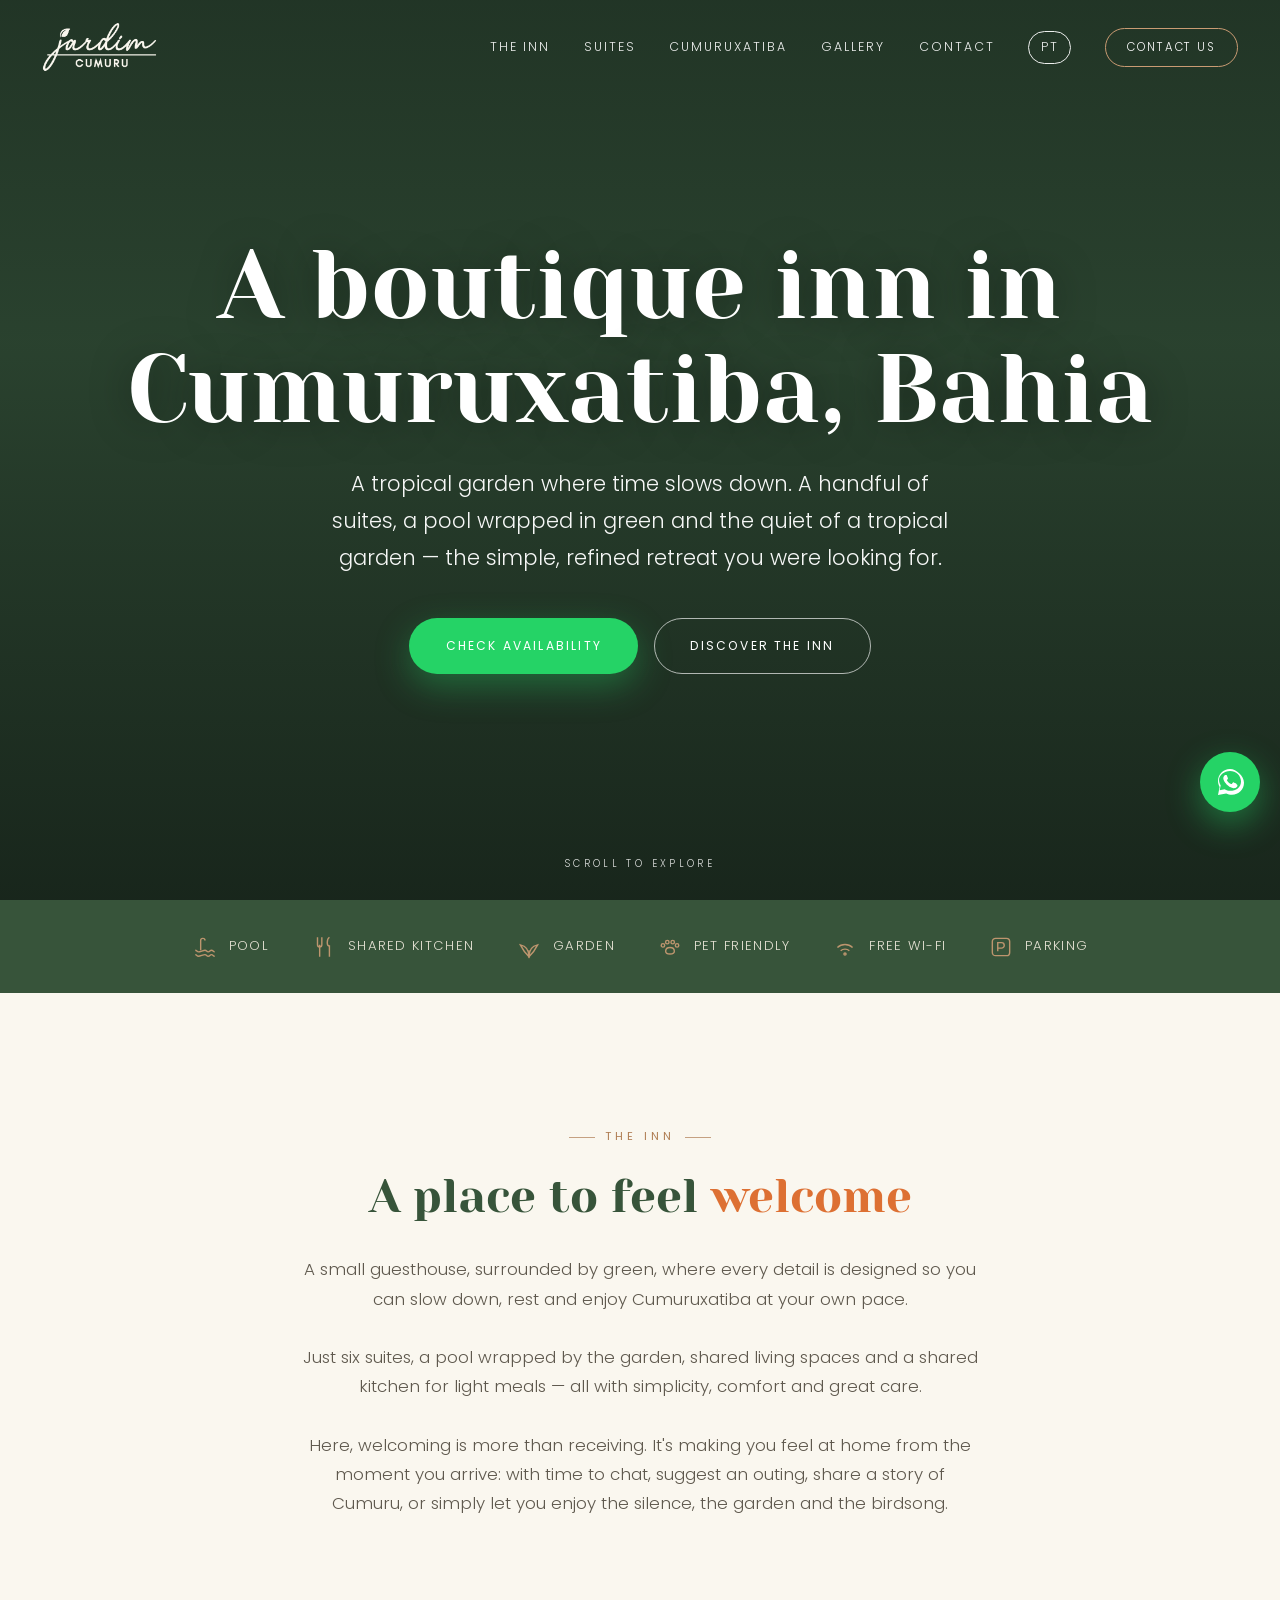
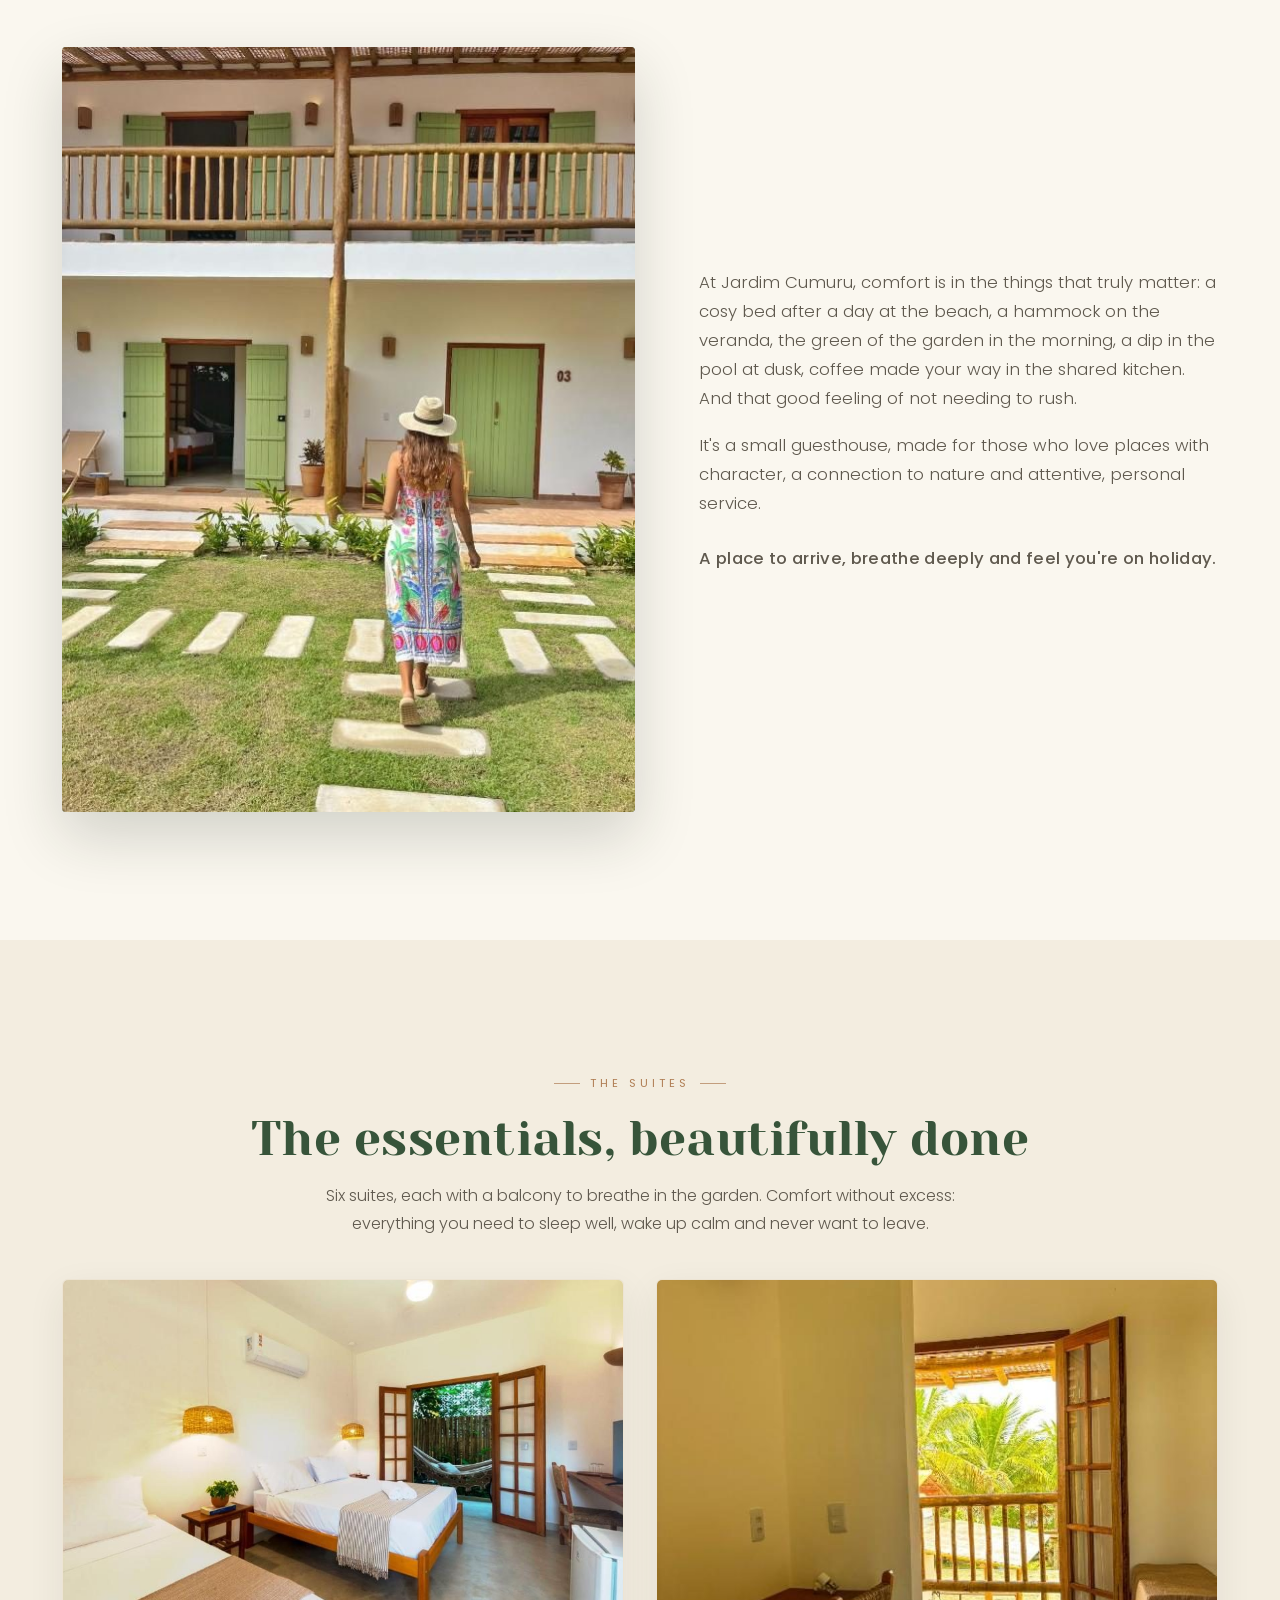
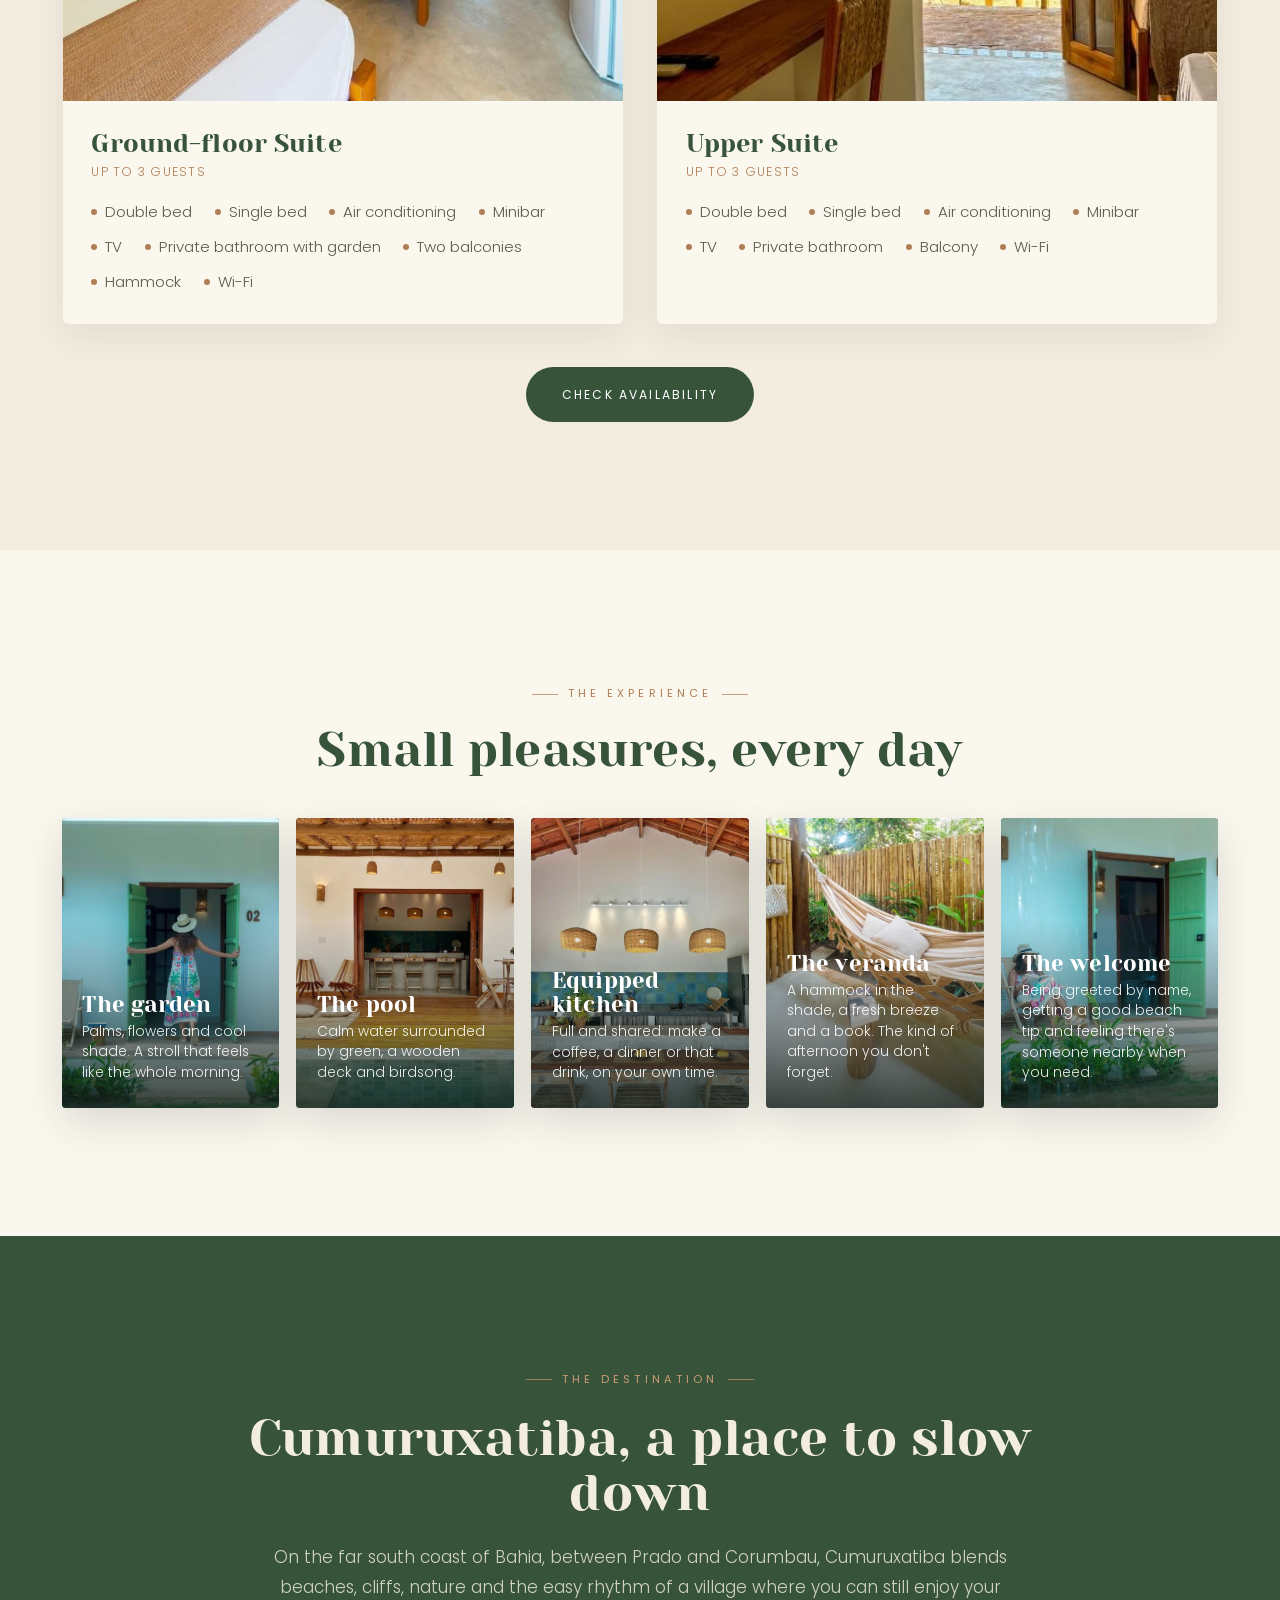
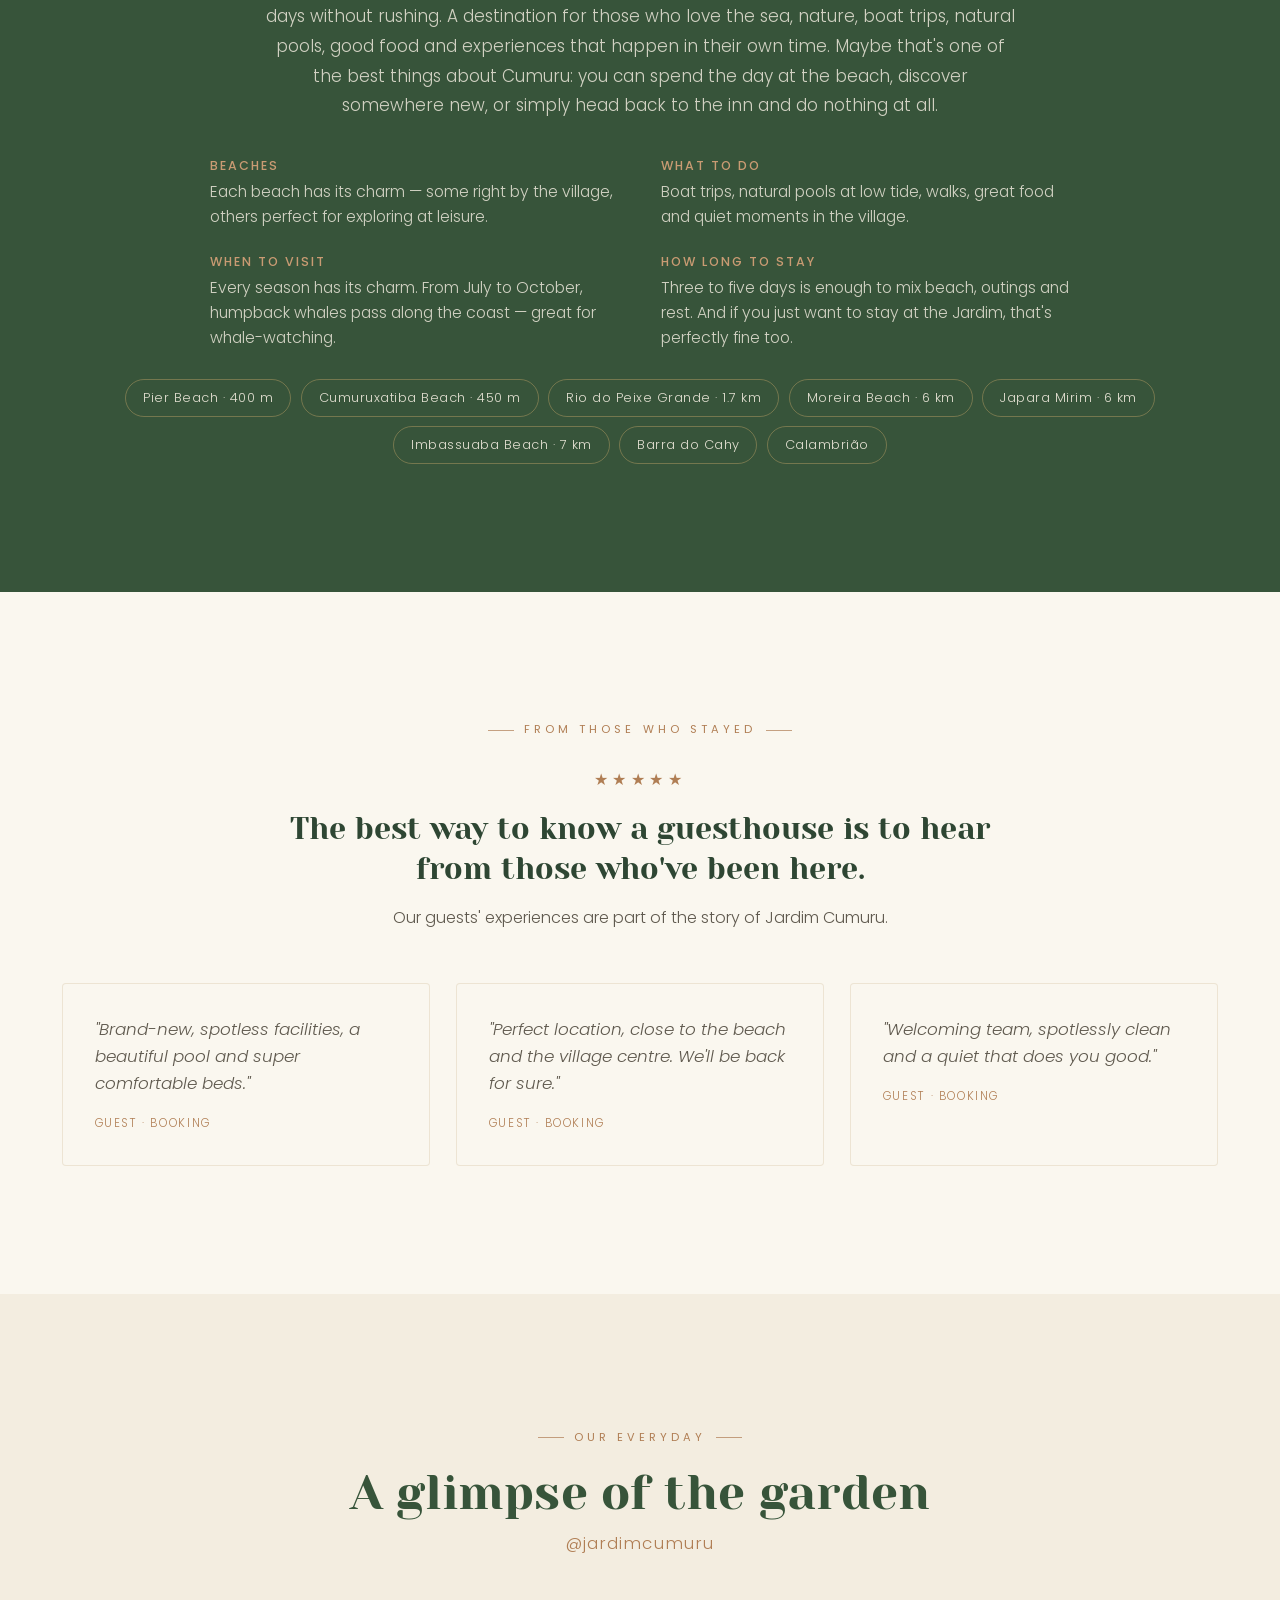
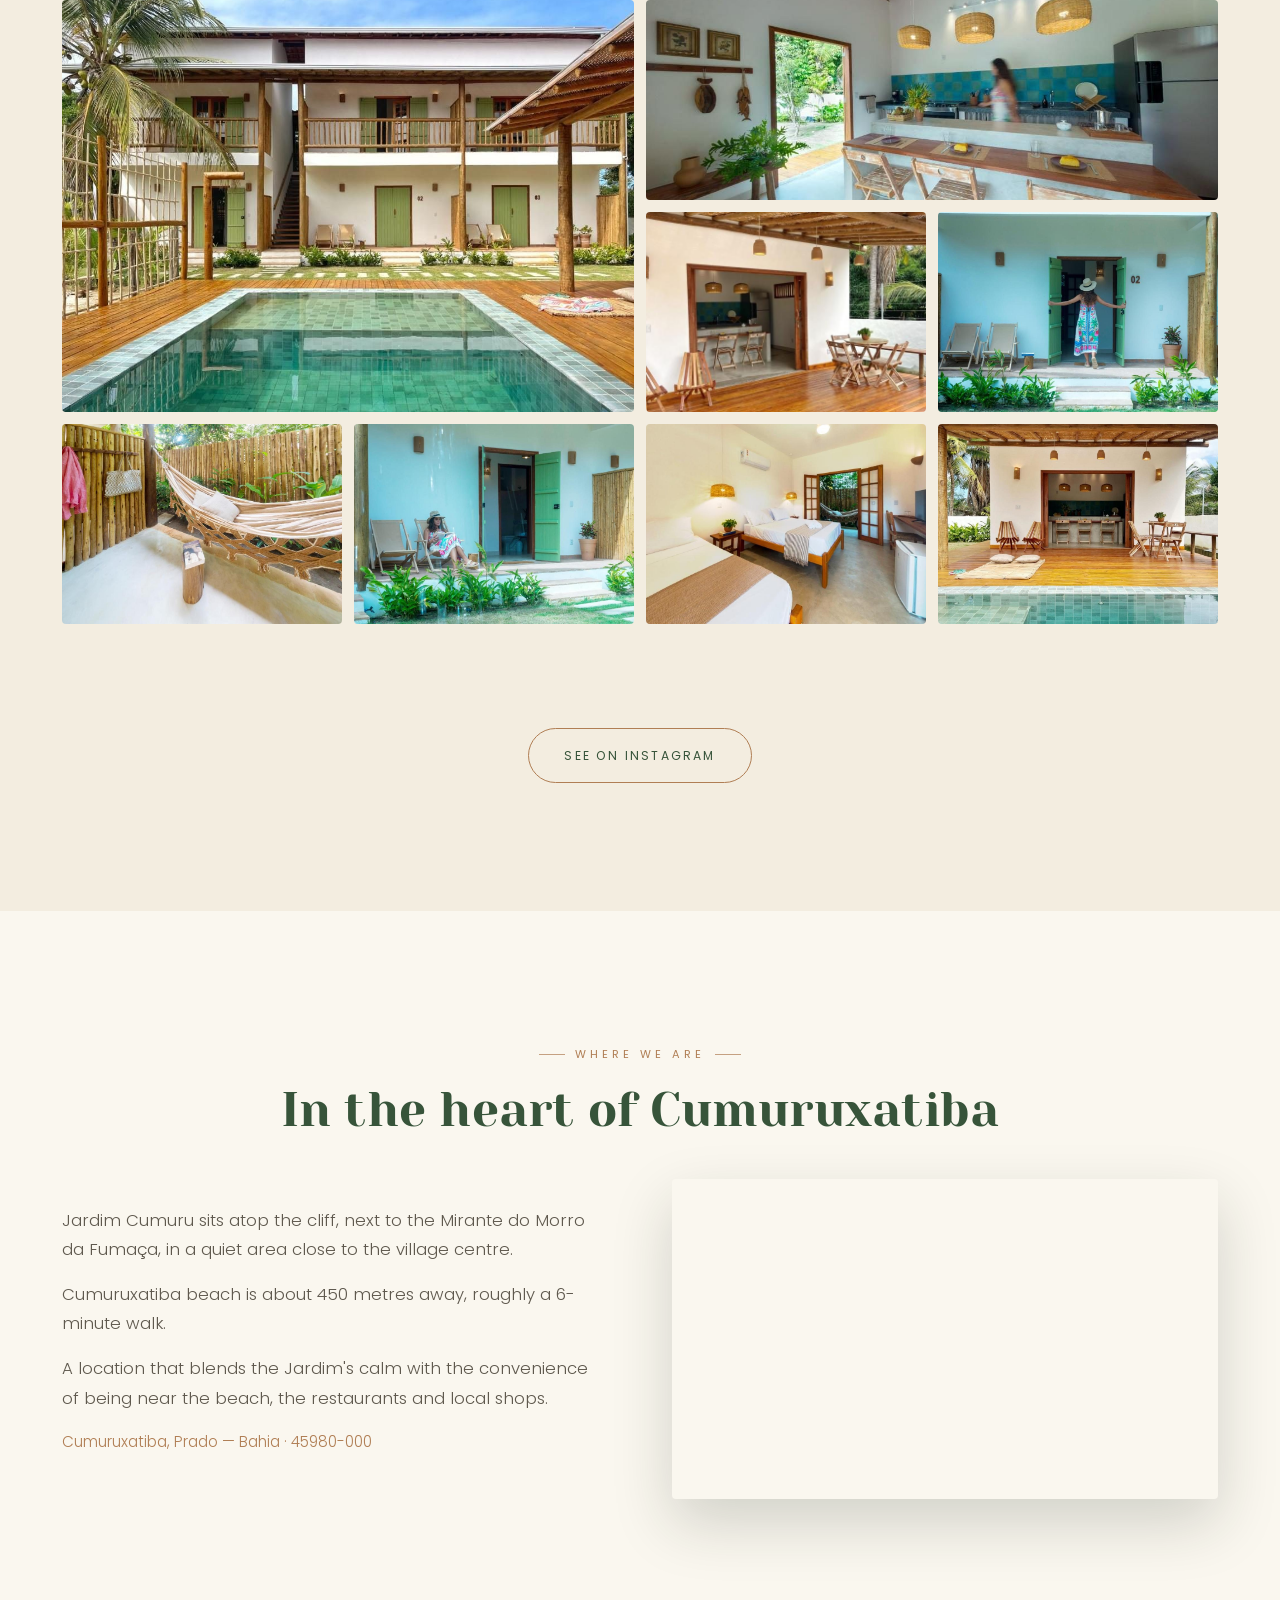
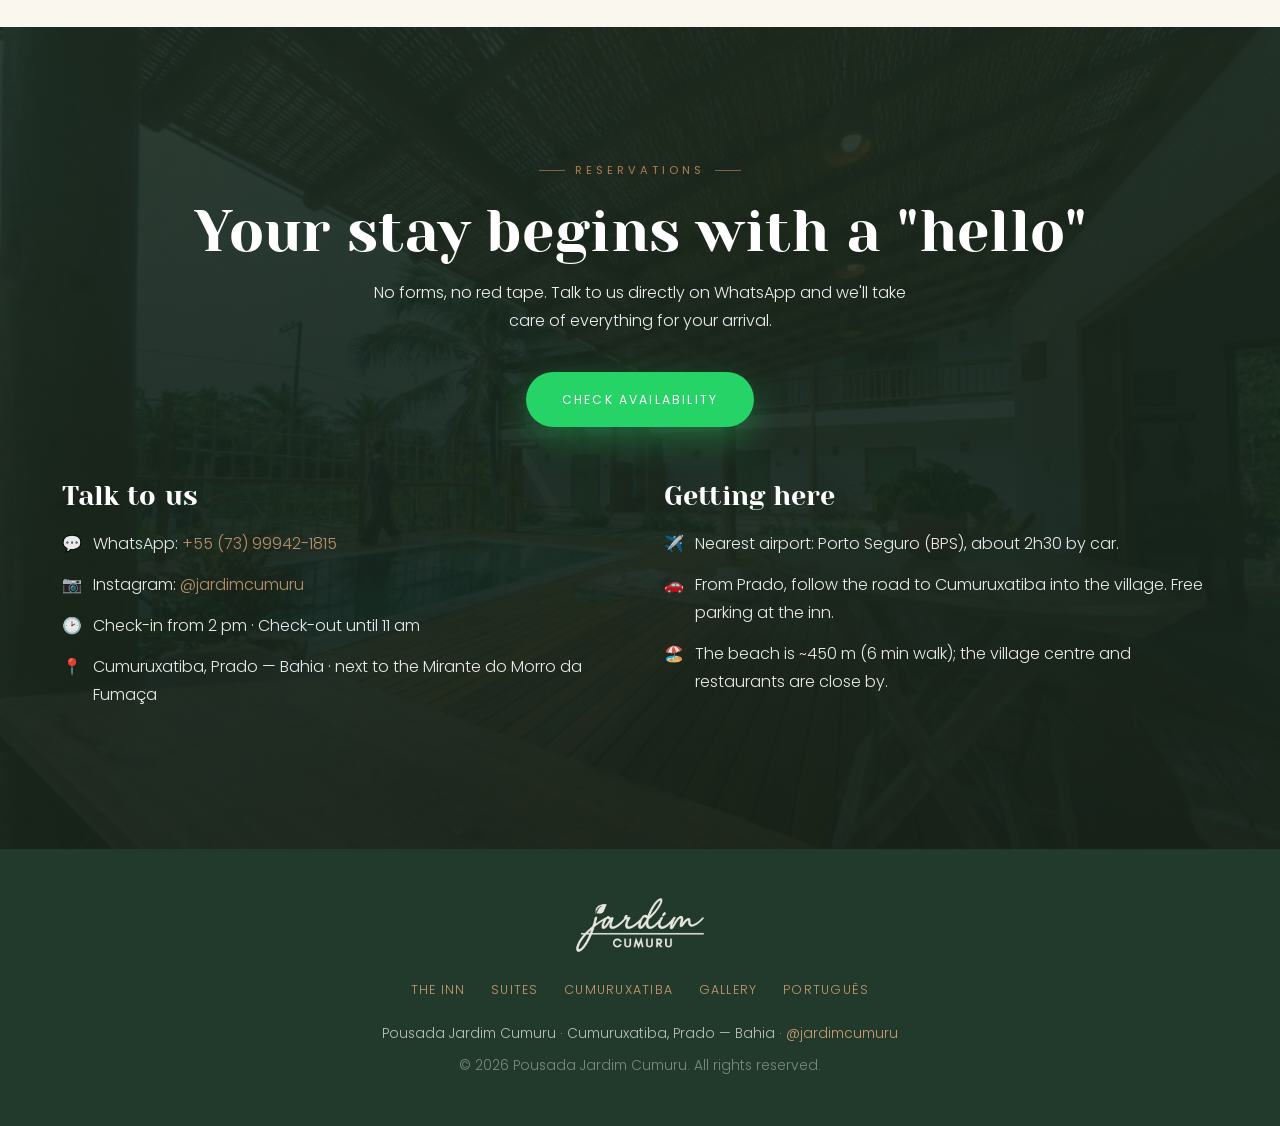
==== commit 81b0a74c: "validação textos com Tati 02-10-26" ====
--- a/en/index.html
+++ b/en/index.html
@@ -1,25 +1,26 @@
 <!DOCTYPE html>
-<!-- English version. Same config as PT (WhatsApp 5573999421815 / domain). Photos in ../assets/photos/. -->
+<!-- English version. WhatsApp 5573999421815 / domain jardimcumuru.com.br. Photos in ../assets/photos/. -->
 <html lang="en">
 <head>
   <meta charset="UTF-8" />
   <meta name="viewport" content="width=device-width, initial-scale=1" />
-  <title>Pousada Jardim Cumuru — Boutique Guesthouse in Cumuruxatiba, Bahia</title>
-  <meta name="description" content="A boutique guesthouse in Cumuruxatiba, southern Bahia: a tropical garden with a pool and a fully equipped shared kitchen. Suites with a balcony, quiet and nature. Pet-friendly. Check availability." />
+  <title>Pousada Jardim Cumuru — Boutique Inn in Cumuruxatiba, Bahia</title>
+  <meta name="description" content="A boutique inn in Cumuruxatiba, southern Bahia: a tropical garden with a pool and a shared kitchen. Just six suites, quiet and nature. Pet-friendly. Chat on WhatsApp." />
   <meta name="robots" content="index,follow,max-image-preview:large" />
+  <meta name="google-site-verification" content="N6rFV7KXP22t-vhf0-cyKFRAglkDoHmZTyKWilUgs_o" />
   <meta name="theme-color" content="#26382b" />
-  <link rel="canonical" href="https://www.jardimcumuru.com.br/en/" />
-  <link rel="alternate" hreflang="pt-BR" href="https://www.jardimcumuru.com.br/" />
-  <link rel="alternate" hreflang="en" href="https://www.jardimcumuru.com.br/en/" />
-  <link rel="alternate" hreflang="x-default" href="https://www.jardimcumuru.com.br/" />
+  <link rel="canonical" href="https://jardimcumuru.com.br/en/" />
+  <link rel="alternate" hreflang="pt-BR" href="https://jardimcumuru.com.br/" />
+  <link rel="alternate" hreflang="en" href="https://jardimcumuru.com.br/en/" />
+  <link rel="alternate" hreflang="x-default" href="https://jardimcumuru.com.br/" />
 
   <meta property="og:type" content="website" />
   <meta property="og:site_name" content="Pousada Jardim Cumuru" />
-  <meta property="og:title" content="Pousada Jardim Cumuru — a tropical garden in Cumuruxatiba" />
-  <meta property="og:description" content="Suites with a balcony, a pool, an equipped kitchen and the quiet of a tropical garden, 450 m from the beaches of Cumuruxatiba. Check availability." />
+  <meta property="og:title" content="Pousada Jardim Cumuru — boutique inn in Cumuruxatiba, Bahia" />
+  <meta property="og:description" content="A tropical garden with a pool and a shared kitchen, steps from the beaches of Cumuruxatiba. Just six suites. Chat on WhatsApp." />
   <meta property="og:locale" content="en_US" />
-  <meta property="og:url" content="https://www.jardimcumuru.com.br/en/" />
-  <meta property="og:image" content="https://www.jardimcumuru.com.br/assets/og-image.jpg" />
+  <meta property="og:url" content="https://jardimcumuru.com.br/en/" />
+  <meta property="og:image" content="https://jardimcumuru.com.br/assets/og-image.jpg" />
   <meta name="twitter:card" content="summary_large_image" />
 
   <link rel="icon" href="../assets/favicon.png" type="image/png" />
@@ -35,29 +36,28 @@
     "@context": "https://schema.org",
     "@type": "LodgingBusiness",
     "name": "Pousada Jardim Cumuru",
-    "description": "A boutique guesthouse in Cumuruxatiba, southern Bahia. Suites with a balcony, a pool and a tropical garden steps from the sea.",
-    "url": "https://www.jardimcumuru.com.br/en/",
-    "image": "https://www.jardimcumuru.com.br/assets/og-image.jpg",
+    "description": "A boutique inn in Cumuruxatiba, southern Bahia. Six suites, a pool and a tropical garden steps from the sea.",
+    "url": "https://jardimcumuru.com.br/en/",
+    "image": "https://jardimcumuru.com.br/assets/og-image.jpg",
     "telephone": "+5573999421815",
     "priceRange": "$$",
     "address": {
       "@type": "PostalAddress",
-      "streetAddress": "Cumuruxatiba",
+      "streetAddress": "Mirante do Morro da Fumaça, Cumuruxatiba",
       "addressLocality": "Prado",
       "addressRegion": "BA",
+      "postalCode": "45980-000",
       "addressCountry": "BR"
     },
-    "geo": { "@type": "GeoCoordinates", "latitude": -17.0956, "longitude": -39.1878 },
+    "geo": { "@type": "GeoCoordinates", "latitude": -17.1089299, "longitude": -39.1840944 },
     "petsAllowed": true,
-    "aggregateRating": { "@type": "AggregateRating", "ratingValue": "9.7", "bestRating": "10", "ratingCount": "19" },
     "amenityFeature": [
       { "@type": "LocationFeatureSpecification", "name": "Outdoor pool", "value": true },
       { "@type": "LocationFeatureSpecification", "name": "Garden", "value": true },
-      { "@type": "LocationFeatureSpecification", "name": "Fully equipped shared kitchen", "value": true },
+      { "@type": "LocationFeatureSpecification", "name": "Shared kitchen", "value": true },
       { "@type": "LocationFeatureSpecification", "name": "Free Wi-Fi", "value": true },
       { "@type": "LocationFeatureSpecification", "name": "Air conditioning", "value": true },
       { "@type": "LocationFeatureSpecification", "name": "Free parking", "value": true },
-      { "@type": "LocationFeatureSpecification", "name": "Family rooms", "value": true },
       { "@type": "LocationFeatureSpecification", "name": "Pet-friendly", "value": true }
     ],
     "sameAs": ["https://www.instagram.com/jardimcumuru"]
@@ -92,10 +92,10 @@
       <img src="../assets/photos/p02.jpg" alt="" />
     </div>
     <div class="container">
-      <h1>A tropical garden</h1>
-      <p class="lead">Where time slows down. A handful of suites, a pool wrapped in green and the quiet of a tropical garden — the simple, refined retreat you were looking for.</p>
+      <h1>A boutique inn in Cumuruxatiba, Bahia</h1>
+      <p class="lead">A tropical garden where time slows down. A handful of suites, a pool wrapped in green and the quiet of a tropical garden — the simple, refined retreat you were looking for.</p>
       <div style="display:flex;gap:1rem;justify-content:center;flex-wrap:wrap">
-        <a class="btn btn--wpp" href="https://wa.me/5573999421815?text=Hello!%20I%27d%20like%20information%20and%20to%20book%20at%20Pousada%20Jardim%20Cumuru." target="_blank" rel="noopener">Check availability</a>
+        <a class="btn btn--wpp" href="https://wa.me/5573999421815?text=Hello!%20I%27d%20like%20to%20check%20availability%20at%20Pousada%20Jardim%20Cumuru." target="_blank" rel="noopener">Check availability</a>
         <a class="btn btn--ghost" href="#pousada">Discover the inn</a>
       </div>
     </div>
@@ -105,9 +105,9 @@
   <section class="amenities">
     <div class="container">
       <div class="amenity"><svg viewBox="0 0 24 24"><path d="M3 15c1.5 0 1.5 1.5 3 1.5S10.5 15 12 15s1.5 1.5 3 1.5S16.5 15 18 15s1.5 1.5 3 1.5"/><path d="M3 19c1.5 0 1.5 1.5 3 1.5S10.5 19 12 19s1.5 1.5 3 1.5S16.5 19 18 19s1.5 1.5 3 1.5"/><path d="M8 15V6a2 2 0 0 1 4 0"/></svg>Pool</div>
-      <div class="amenity"><svg viewBox="0 0 24 24"><path d="M6 3v7a2 2 0 0 0 4 0V3M8 10v11"/><path d="M17 3c-1.5 1-2 3-2 5s.5 3 2 3v10"/></svg>Equipped kitchen</div>
+      <div class="amenity"><svg viewBox="0 0 24 24"><path d="M6 3v7a2 2 0 0 0 4 0V3M8 10v11"/><path d="M17 3c-1.5 1-2 3-2 5s.5 3 2 3v10"/></svg>Shared kitchen</div>
       <div class="amenity"><svg viewBox="0 0 24 24"><path d="M12 21c0-6 3-10 8-11-3 6-5 8-8 11z"/><path d="M12 21c0-6-3-10-8-11 3 6 5 8 8 11z"/><path d="M12 21v-6"/></svg>Garden</div>
-      <div class="amenity"><svg viewBox="0 0 24 24"><circle cx="5.5" cy="10.5" r="1.6"/><circle cx="9.5" cy="7.5" r="1.6"/><circle cx="14.5" cy="7.5" r="1.6"/><circle cx="18.5" cy="10.5" r="1.6"/><path d="M8 16c0-2 1.7-3.5 4-3.5S16 14 16 16c0 1.6-1.3 2.5-4 2.5S8 17.6 8 16z"/></svg>Pet-friendly</div>
+      <div class="amenity"><svg viewBox="0 0 24 24"><circle cx="5.5" cy="10.5" r="1.6"/><circle cx="9.5" cy="7.5" r="1.6"/><circle cx="14.5" cy="7.5" r="1.6"/><circle cx="18.5" cy="10.5" r="1.6"/><path d="M8 16c0-2 1.7-3.5 4-3.5S16 14 16 16c0 1.6-1.3 2.5-4 2.5S8 17.6 8 16z"/></svg>Pet friendly</div>
       <div class="amenity"><svg viewBox="0 0 24 24"><path d="M5 12.5a10 10 0 0 1 14 0"/><path d="M8 15.5a6 6 0 0 1 8 0"/><circle cx="12" cy="18.5" r="1"/></svg>Free Wi-Fi</div>
       <div class="amenity"><svg viewBox="0 0 24 24"><rect x="4" y="4" width="16" height="16" rx="3"/><path d="M9 16V8h3.5a2.5 2.5 0 0 1 0 5H9"/></svg>Parking</div>
     </div>
@@ -116,38 +116,79 @@
   <section class="section statement" id="pousada">
     <div class="container">
       <span class="eyebrow center">The Inn</span>
-      <p class="big">A few rooms, a great deal of care and a tropical garden that wraps it all in green and shade. Pousada Jardim Cumuru is an invitation to <em>do less and feel more</em> — in the Bahia that is still a secret.</p>
-      <p class="sub">Brand-new, spotless facilities, steps from the best beaches of Cumuruxatiba. Here, luxury is having time.</p>
-    </div>
-  </section>
-
-  <section class="fullbleed" style="background-image:url('../assets/photos/p06.jpg')">
-    <div class="container reveal">
-      <span class="eyebrow center">Our invitation</span>
-      <p class="big">"Arrive and breathe. The garden, the birdsong, the scent of the sea."</p>
-      <a class="btn btn--gold" href="https://wa.me/5573999421815?text=Hello!%20I%27d%20like%20to%20know%20more%20about%20Pousada%20Jardim%20Cumuru." target="_blank" rel="noopener">Talk to us</a>
-    </div>
-  </section>
-
-  <section class="section">
+      <p class="big">A place to feel <em>welcome</em></p>
+      <p class="sub">A small guesthouse, surrounded by green, where every detail is designed so you can slow down, rest and enjoy Cumuruxatiba at your own pace.</p>
+      <p class="sub">Just six suites, a pool wrapped by the garden, shared living spaces and a shared kitchen for light meals — all with simplicity, comfort and great care.</p>
+      <p class="sub">Here, welcoming is more than receiving. It's making you feel at home from the moment you arrive: with time to chat, suggest an outing, share a story of Cumuru, or simply let you enjoy the silence, the garden and the birdsong.</p>
+    </div>
+  </section>
+
+  <section class="section" style="padding-top:0">
     <div class="container">
       <div class="split reveal">
         <div class="split__media split__media--tall">
-          <img src="../assets/photos/p09.jpg" alt="Garden and stone path between the suites at Pousada Jardim Cumuru" loading="lazy" onerror="this.closest('.split__media').style.background='linear-gradient(160deg,#5e7a63,#2c4433)';this.style.display='none'" />
+          <img src="../assets/photos/p09.jpg" alt="Garden and stone path between the suites at Pousada Jardim Cumuru" loading="lazy" onerror="this.closest('.split__media').style.background='linear-gradient(160deg,#6f8a74,#2f4a34)';this.style.display='none'" />
         </div>
         <div class="split__body">
-          <span class="eyebrow">The House</span>
-          <h2>Simplicity that embraces</h2>
-          <p>Every detail is designed for rest: the cool shade of the palms, the evening sky mirrored in the pool, the silence only a preserved place can offer.</p>
-          <p>A full, fully equipped shared kitchen is at your disposal to cook whatever you like, whenever you like. And when the sea calls, it's right there.</p>
-          <p>We're pet-friendly and have family rooms — come your way, with whoever you like.</p>
-          <a class="btn btn--outline" href="#suites">See the suites</a>
-        </div>
-      </div>
-    </div>
-  </section>
-
-  <section class="section" style="background:var(--areia-clara)">
+          <p>At Jardim Cumuru, comfort is in the things that truly matter: a cosy bed after a day at the beach, a hammock on the veranda, the green of the garden in the morning, a dip in the pool at dusk, coffee made your way in the shared kitchen. And that good feeling of not needing to rush.</p>
+          <p>It's a small guesthouse, made for those who love places with character, a connection to nature and attentive, personal service.</p>
+          <p class="tagline">A place to arrive, breathe deeply and feel you're on holiday.</p>
+        </div>
+      </div>
+    </div>
+  </section>
+
+  <section class="section" id="suites" style="background:var(--areia-clara)">
+    <div class="container">
+      <div class="ig-head reveal">
+        <span class="eyebrow center">The Suites</span>
+        <h2 style="color:var(--verde-fundo);font-size:clamp(2rem,4.2vw,3rem)">The essentials, beautifully done</h2>
+        <p style="color:var(--tinta-suave);max-width:640px;margin:1rem auto 0">Six suites, each with a balcony to breathe in the garden. Comfort without excess: everything you need to sleep well, wake up calm and never want to leave.</p>
+      </div>
+      <div class="suite-grid">
+        <div class="suite-card reveal">
+          <div class="suite-card__media"><img src="../assets/photos/p03.jpg" alt="Ground-floor suite at Pousada Jardim Cumuru" loading="lazy" /></div>
+          <div class="suite-card__body">
+            <h3>Ground-floor Suite</h3>
+            <p class="suite-card__cap">Up to 3 guests</p>
+            <ul>
+              <li>Double bed</li>
+              <li>Single bed</li>
+              <li>Air conditioning</li>
+              <li>Minibar</li>
+              <li>TV</li>
+              <li>Private bathroom with garden</li>
+              <li>Two balconies</li>
+              <li>Hammock</li>
+              <li>Wi-Fi</li>
+            </ul>
+          </div>
+        </div>
+        <div class="suite-card reveal">
+          <div class="suite-card__media"><img src="../assets/photos/p01.jpg" alt="Upper suite at Pousada Jardim Cumuru" loading="lazy" /></div>
+          <div class="suite-card__body">
+            <h3>Upper Suite</h3>
+            <p class="suite-card__cap">Up to 3 guests</p>
+            <ul>
+              <li>Double bed</li>
+              <li>Single bed</li>
+              <li>Air conditioning</li>
+              <li>Minibar</li>
+              <li>TV</li>
+              <li>Private bathroom</li>
+              <li>Balcony</li>
+              <li>Wi-Fi</li>
+            </ul>
+          </div>
+        </div>
+      </div>
+      <div style="text-align:center;margin-top:2.6rem">
+        <a class="btn btn--dark" href="https://wa.me/5573999421815?text=Hello!%20I%27d%20like%20to%20check%20suite%20availability%20at%20Pousada%20Jardim%20Cumuru." target="_blank" rel="noopener">Check availability</a>
+      </div>
+    </div>
+  </section>
+
+  <section class="section">
     <div class="container">
       <div class="ig-head reveal">
         <span class="eyebrow center">The experience</span>
@@ -163,45 +204,16 @@
           <div class="exp__cap"><h3>The pool</h3><p>Calm water surrounded by green, a wooden deck and birdsong.</p></div>
         </div>
         <div class="exp reveal">
-          <img src="../assets/photos/p11.jpg" alt="Fully equipped shared kitchen" loading="lazy" />
+          <img src="../assets/photos/p11.jpg" alt="Shared equipped kitchen" loading="lazy" />
           <div class="exp__cap"><h3>Equipped kitchen</h3><p>Full and shared: make a coffee, a dinner or that drink, on your own time.</p></div>
         </div>
         <div class="exp reveal">
           <img src="../assets/photos/p04.jpg" alt="Hammock on the veranda in the shade" loading="lazy" />
           <div class="exp__cap"><h3>The veranda</h3><p>A hammock in the shade, a fresh breeze and a book. The kind of afternoon you don't forget.</p></div>
         </div>
-      </div>
-    </div>
-  </section>
-
-  <section class="fullbleed" style="background-image:url('../assets/photos/p03.jpg')">
-    <div class="container reveal">
-      <span class="eyebrow center">Real rest</span>
-      <p class="big">Soft beds, a balcony onto the garden and the silence of a place the world hasn't discovered yet.</p>
-    </div>
-  </section>
-
-  <section class="section" id="suites">
-    <div class="container">
-      <div class="split split--alt reveal">
-        <div class="split__media split__media--tall">
-          <img src="../assets/photos/p01.jpg" alt="Suite with a balcony and palm view at Pousada Jardim Cumuru" loading="lazy" onerror="this.closest('.split__media').style.background='linear-gradient(160deg,#5e7a63,#2c4433)';this.style.display='none'" />
-        </div>
-        <div class="split__body">
-          <span class="eyebrow">The Suites</span>
-          <h2>The essentials, beautifully done</h2>
-          <p>A few suites, each with a balcony to breathe in the garden. Comfort without excess: everything you need to sleep well, wake up calm and never want to leave.</p>
-          <ul class="features">
-            <li>Private balcony</li>
-            <li>Air conditioning</li>
-            <li>Free Wi-Fi</li>
-            <li>Smart TV (streaming)</li>
-            <li>Wardrobe</li>
-            <li>Private bathroom</li>
-            <li>Free parking</li>
-          </ul>
-          <p class="tagline">Pet-friendly · Family rooms</p>
-          <a class="btn btn--dark" href="https://wa.me/5573999421815?text=Hello!%20I%27d%20like%20to%20check%20suite%20availability%20at%20Pousada%20Jardim%20Cumuru." target="_blank" rel="noopener">Check availability</a>
+        <div class="exp reveal">
+          <img src="../assets/photos/p06.jpg" alt="The welcome at Jardim Cumuru" loading="lazy" />
+          <div class="exp__cap"><h3>The welcome</h3><p>Being greeted by name, getting a good beach tip and feeling there's someone nearby when you need.</p></div>
         </div>
       </div>
     </div>
@@ -209,19 +221,26 @@
 
   <section class="section band" id="destino">
     <div class="container" style="text-align:center">
-      <span class="eyebrow center">Where we are</span>
-      <h2 style="color:var(--areia-clara);font-size:clamp(2rem,4.4vw,3.2rem);max-width:820px;margin:0 auto">Cumuruxatiba, the Bahia still kept secret</h2>
-      <p style="color:rgba(243,237,224,.82);max-width:760px;margin:1.4rem auto 0;font-size:1.06rem">On the southern coast of Bahia, between Prado and Corumbau, Cumuruxatiba is a village of calm beaches, coloured cliffs and a serene sea. No crowds, no rush. Cumuruxatiba beach is about 450 m (6 min on foot) from the inn; a little further, deserted beaches, natural pools at low tide and, in season, the humpback whales passing along the coast. At night, samba and forró fill the village.</p>
+      <span class="eyebrow center">The destination</span>
+      <h2 style="color:var(--areia-clara);font-size:clamp(2rem,4.4vw,3.2rem);max-width:820px;margin:0 auto">Cumuruxatiba, a place to slow down</h2>
+      <p style="color:rgba(243,237,224,.82);max-width:760px;margin:1.4rem auto 0;font-size:1.06rem">On the far south coast of Bahia, between Prado and Corumbau, Cumuruxatiba blends beaches, cliffs, nature and the easy rhythm of a village where you can still enjoy your days without rushing. A destination for those who love the sea, nature, boat trips, natural pools, good food and experiences that happen in their own time. Maybe that's one of the best things about Cumuru: you can spend the day at the beach, discover somewhere new, or simply head back to the inn and do nothing at all.</p>
+
+      <div class="destino-mais">
+        <div><h3>Beaches</h3><p>Each beach has its charm — some right by the village, others perfect for exploring at leisure.</p></div>
+        <div><h3>What to do</h3><p>Boat trips, natural pools at low tide, walks, great food and quiet moments in the village.</p></div>
+        <div><h3>When to visit</h3><p>Every season has its charm. From July to October, humpback whales pass along the coast — great for whale-watching.</p></div>
+        <div><h3>How long to stay</h3><p>Three to five days is enough to mix beach, outings and rest. And if you just want to stay at the Jardim, that's perfectly fine too.</p></div>
+      </div>
+
       <div class="pill-row">
+        <span class="pill">Pier Beach · 400 m</span>
         <span class="pill">Cumuruxatiba Beach · 450 m</span>
         <span class="pill">Rio do Peixe Grande · 1.7 km</span>
         <span class="pill">Moreira Beach · 6 km</span>
         <span class="pill">Japara Mirim · 6 km</span>
         <span class="pill">Imbassuaba Beach · 7 km</span>
-        <span class="pill">Natural pools</span>
-        <span class="pill">Boat trips</span>
-        <span class="pill">Bike rental</span>
-        <span class="pill">Humpback whales (Jul–Oct)</span>
+        <span class="pill">Barra do Cahy</span>
+        <span class="pill">Calambrião</span>
       </div>
     </div>
   </section>
@@ -229,10 +248,10 @@
   <section class="section">
     <div class="container">
       <div class="rating reveal">
-        <span class="eyebrow center">What guests say</span>
-        <span class="score">9.7</span>
+        <span class="eyebrow center">From those who stayed</span>
         <span class="stars">★★★★★</span>
-        <p style="color:var(--tinta-suave)">Couples' rating on Booking.com · perfect for two</p>
+        <p style="color:var(--verde);font-family:var(--serif);font-size:clamp(1.4rem,2.6vw,1.9rem);line-height:1.3;max-width:760px;margin:.6rem auto 0">The best way to know a guesthouse is to hear from those who've been here.</p>
+        <p style="color:var(--tinta-suave);margin-top:.6rem">Our guests' experiences are part of the story of Jardim Cumuru.</p>
       </div>
       <div class="quotes">
         <blockquote class="quote reveal">"Brand-new, spotless facilities, a beautiful pool and super comfortable beds." <cite>Guest · Booking</cite></blockquote>
@@ -249,7 +268,6 @@
         <h2 style="color:var(--verde-fundo);font-size:clamp(2rem,4.2vw,3rem)">A glimpse of the garden</h2>
         <a class="ig-handle" href="https://www.instagram.com/jardimcumuru" target="_blank" rel="noopener">@jardimcumuru</a>
       </div>
-
       <div class="mosaic">
         <a class="w2 h2" href="https://www.instagram.com/jardimcumuru" target="_blank" rel="noopener"><img src="../assets/photos/p13.jpg" alt="Facade and pool at Pousada Jardim Cumuru" loading="lazy" /></a>
         <a class="w2" href="https://www.instagram.com/jardimcumuru" target="_blank" rel="noopener"><img src="../assets/photos/p07.jpg" alt="Shared kitchen" loading="lazy" /></a>
@@ -260,12 +278,30 @@
         <a href="https://www.instagram.com/jardimcumuru" target="_blank" rel="noopener"><img src="../assets/photos/p03.jpg" alt="Suite" loading="lazy" /></a>
         <a href="https://www.instagram.com/jardimcumuru" target="_blank" rel="noopener"><img src="../assets/photos/p10.jpg" alt="Pool and deck" loading="lazy" /></a>
       </div>
-
       <!-- >>> PASTE THE INSTAGRAM WIDGET HERE (SnapWidget/Behold) <<< -->
       <div class="ig-embed"></div>
-
       <div style="text-align:center;margin-top:2.6rem">
         <a class="btn btn--outline" href="https://www.instagram.com/jardimcumuru" target="_blank" rel="noopener">See on Instagram</a>
+      </div>
+    </div>
+  </section>
+
+  <section class="section" id="onde">
+    <div class="container">
+      <div class="ig-head reveal">
+        <span class="eyebrow center">Where we are</span>
+        <h2 style="color:var(--verde-fundo);font-size:clamp(2rem,4.2vw,3rem)">In the heart of Cumuruxatiba</h2>
+      </div>
+      <div class="local-grid">
+        <div class="local-text reveal">
+          <p>Jardim Cumuru sits atop the cliff, next to the Mirante do Morro da Fumaça, in a quiet area close to the village centre.</p>
+          <p>Cumuruxatiba beach is about 450 metres away, roughly a 6-minute walk.</p>
+          <p>A location that blends the Jardim's calm with the convenience of being near the beach, the restaurants and local shops.</p>
+          <p style="color:var(--dourado);font-size:.95rem">Cumuruxatiba, Prado — Bahia · 45980-000</p>
+        </div>
+        <div class="contact-map">
+          <iframe title="Map of Pousada Jardim Cumuru in Cumuruxatiba" src="https://www.google.com/maps?q=Pousada+Jardim+Cumuru+Cumuruxatiba+Bahia&z=16&output=embed" loading="lazy" referrerpolicy="no-referrer-when-downgrade"></iframe>
+        </div>
       </div>
     </div>
   </section>
@@ -276,18 +312,21 @@
       <span class="eyebrow center">Reservations</span>
       <h2>Your stay begins with a "hello"</h2>
       <p>No forms, no red tape. Talk to us directly on WhatsApp and we'll take care of everything for your arrival.</p>
-      <a class="btn btn--wpp" href="https://wa.me/5573999421815?text=Hello!%20I%27d%20like%20to%20make%20a%20reservation%20at%20Pousada%20Jardim%20Cumuru." target="_blank" rel="noopener">Check availability</a>
+      <a class="btn btn--wpp" href="https://wa.me/5573999421815?text=Hello!%20I%27d%20like%20to%20check%20availability%20at%20Pousada%20Jardim%20Cumuru." target="_blank" rel="noopener">Check availability</a>
 
       <div class="contact-grid">
         <div class="contact-info">
-          <h3>Where to find us</h3>
-          <p>📍 <span>Cumuruxatiba, Prado — Bahia, Brazil<br />about 450 m (6 min on foot) from the beach</span></p>
+          <h3>Talk to us</h3>
           <p>💬 <span>WhatsApp: <a href="https://wa.me/5573999421815" target="_blank" rel="noopener">+55 (73) 99942-1815</a></span></p>
           <p>📷 <span>Instagram: <a href="https://www.instagram.com/jardimcumuru" target="_blank" rel="noopener">@jardimcumuru</a></span></p>
           <p>🕑 <span>Check-in from 2 pm · Check-out until 11 am</span></p>
-        </div>
-        <div class="contact-map">
-          <iframe title="Map of Cumuruxatiba" src="https://www.google.com/maps?q=Cumuruxatiba,+Prado+-+BA&output=embed" loading="lazy" referrerpolicy="no-referrer-when-downgrade"></iframe>
+          <p>📍 <span>Cumuruxatiba, Prado — Bahia · next to the Mirante do Morro da Fumaça</span></p>
+        </div>
+        <div class="contact-info">
+          <h3>Getting here</h3>
+          <p>✈️ <span>Nearest airport: Porto Seguro (BPS), about 2h30 by car.</span></p>
+          <p>🚗 <span>From Prado, follow the road to Cumuruxatiba into the village. Free parking at the inn.</span></p>
+          <p>🏖️ <span>The beach is ~450 m (6 min walk); the village centre and restaurants are close by.</span></p>
         </div>
       </div>
     </div>
--- a/styles.css
+++ b/styles.css
@@ -189,7 +189,7 @@
 .split__body .btn{margin-top:1.2rem}
 
 /* ---------- Tiles de experiência (foto + legenda) ---------- */
-.exp-grid{display:grid;grid-template-columns:repeat(4,1fr);gap:1.1rem}
+.exp-grid{display:grid;grid-template-columns:repeat(auto-fit,minmax(210px,1fr));gap:1.1rem}
 .exp{position:relative;border-radius:4px;overflow:hidden;aspect-ratio:3/4;box-shadow:0 14px 40px rgba(28,38,30,.14);background:#2f4a34}
 .exp img{position:absolute;inset:0;width:100%;height:100%;object-fit:cover;transition:transform 1s ease}
 .exp:hover img{transform:scale(1.08)}
@@ -317,3 +317,34 @@
   .hero__slides img{opacity:1}
   .hero__slides img:nth-child(n+2){opacity:0}
 }
+
+/* ---------- Suítes: dois tipos (cartões) ---------- */
+.suite-grid{display:grid;grid-template-columns:1fr 1fr;gap:2rem;margin-top:2.6rem}
+.suite-card{background:var(--marfim);border:1px solid rgba(176,141,87,.18);border-radius:6px;overflow:hidden;box-shadow:0 12px 36px rgba(40,50,42,.08)}
+.suite-card__media{aspect-ratio:4/3;overflow:hidden;background:linear-gradient(160deg,#6f8a74,#2f4a34)}
+.suite-card__media img{width:100%;height:100%;object-fit:cover;transition:transform 1s ease}
+.suite-card:hover .suite-card__media img{transform:scale(1.05)}
+.suite-card__body{padding:1.8rem}
+.suite-card__body h3{font-size:1.6rem;color:var(--verde-fundo);margin-bottom:.25rem}
+.suite-card__cap{font-family:var(--sans);font-size:.78rem;letter-spacing:.1em;text-transform:uppercase;color:var(--dourado);margin-bottom:1rem}
+.suite-card__body ul{list-style:none;display:flex;flex-wrap:wrap;gap:.55rem 1.4rem}
+.suite-card__body li{font-size:.94rem;color:var(--tinta-suave);display:flex;align-items:center;gap:.5rem}
+.suite-card__body li::before{content:"";width:6px;height:6px;border-radius:50%;background:var(--dourado);flex:none}
+
+/* ---------- Destino: sub-blocos ---------- */
+.destino-mais{display:grid;grid-template-columns:repeat(2,1fr);gap:1.6rem 2.6rem;max-width:860px;margin:2.4rem auto 0;text-align:left}
+.destino-mais h3{font-family:var(--sans);font-size:.78rem;letter-spacing:.16em;text-transform:uppercase;color:var(--dourado-claro);margin-bottom:.4rem}
+.destino-mais p{color:rgba(243,237,224,.82);font-size:.98rem;line-height:1.6}
+
+/* ---------- Onde estamos (localização) ---------- */
+.local-grid{display:grid;grid-template-columns:1fr 1fr;gap:clamp(2rem,5vw,4rem);align-items:center;margin-top:2.4rem}
+.local-grid .contact-map{min-height:320px}
+.local-text p{color:var(--tinta-suave);margin-bottom:1rem;font-size:1.04rem}
+
+@media (max-width:820px){
+  .suite-grid{grid-template-columns:1fr}
+  .local-grid{grid-template-columns:1fr}
+}
+@media (max-width:620px){
+  .destino-mais{grid-template-columns:1fr}
+}
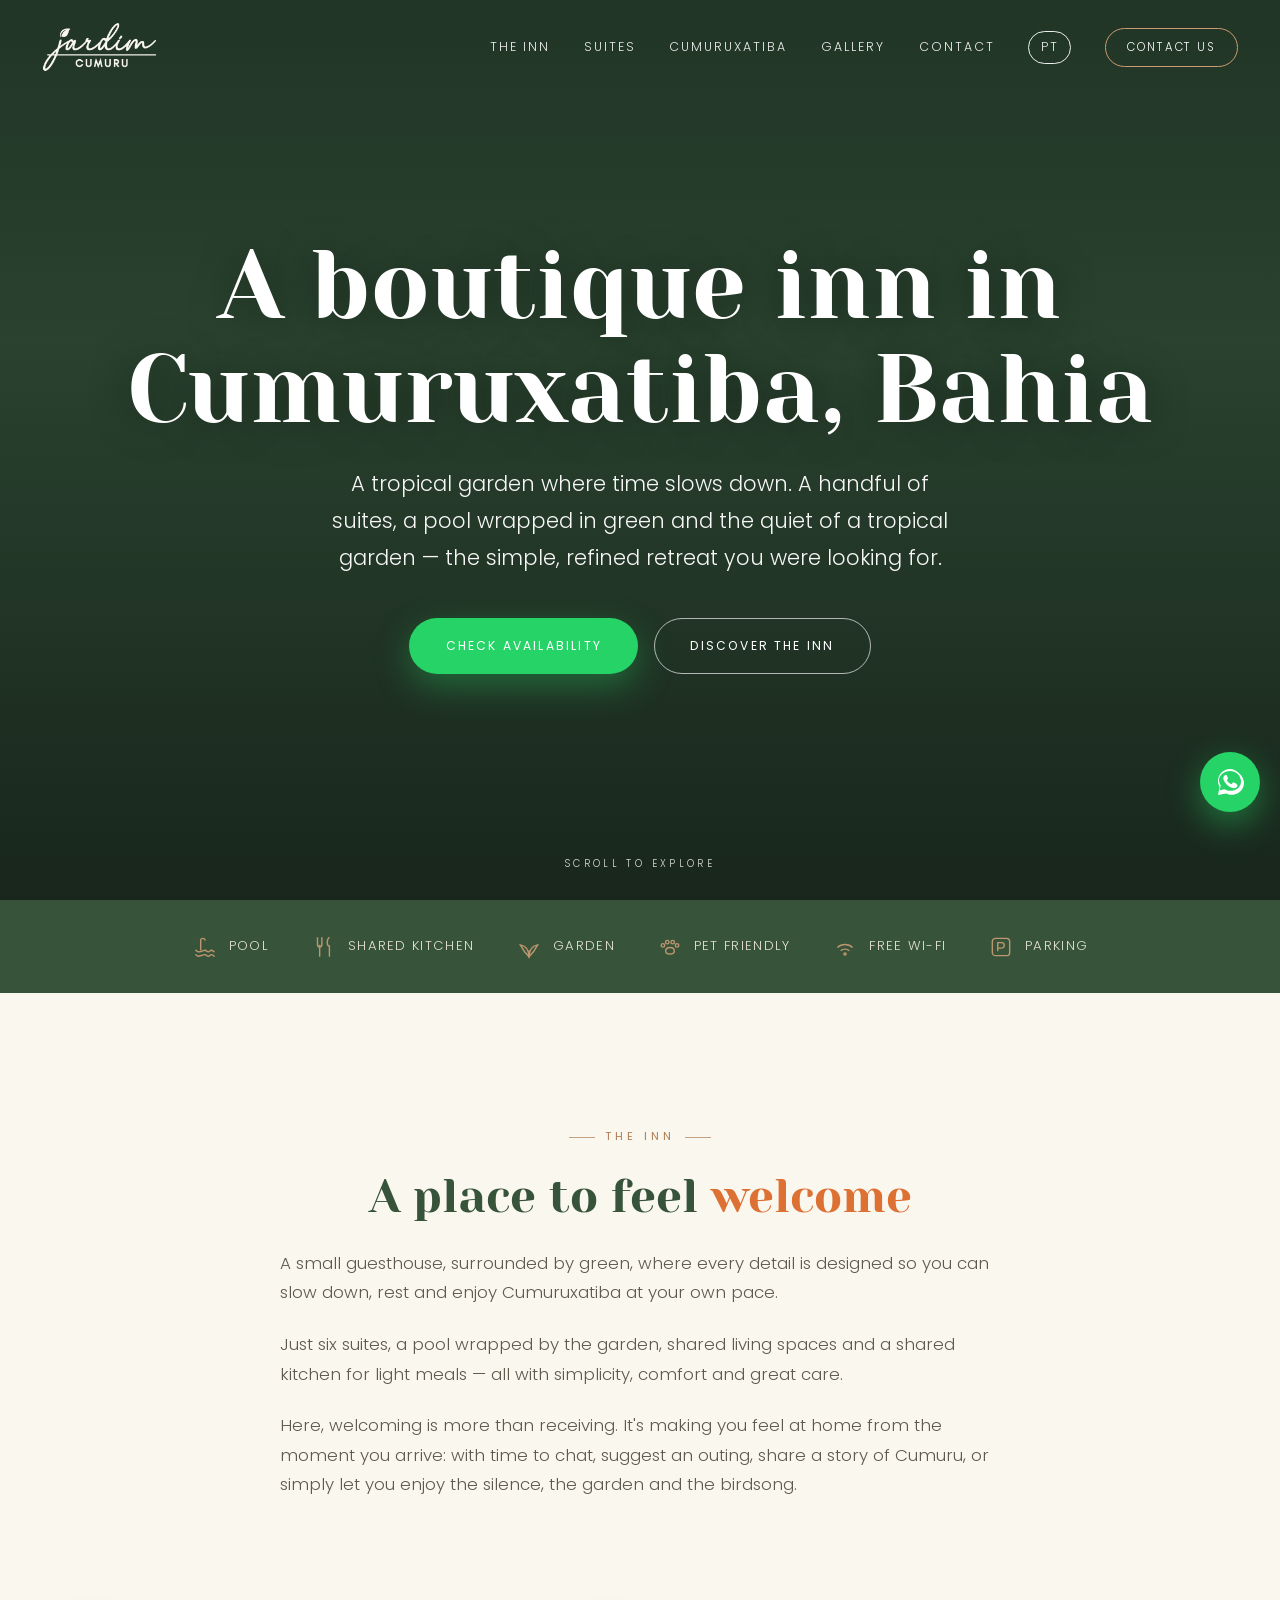
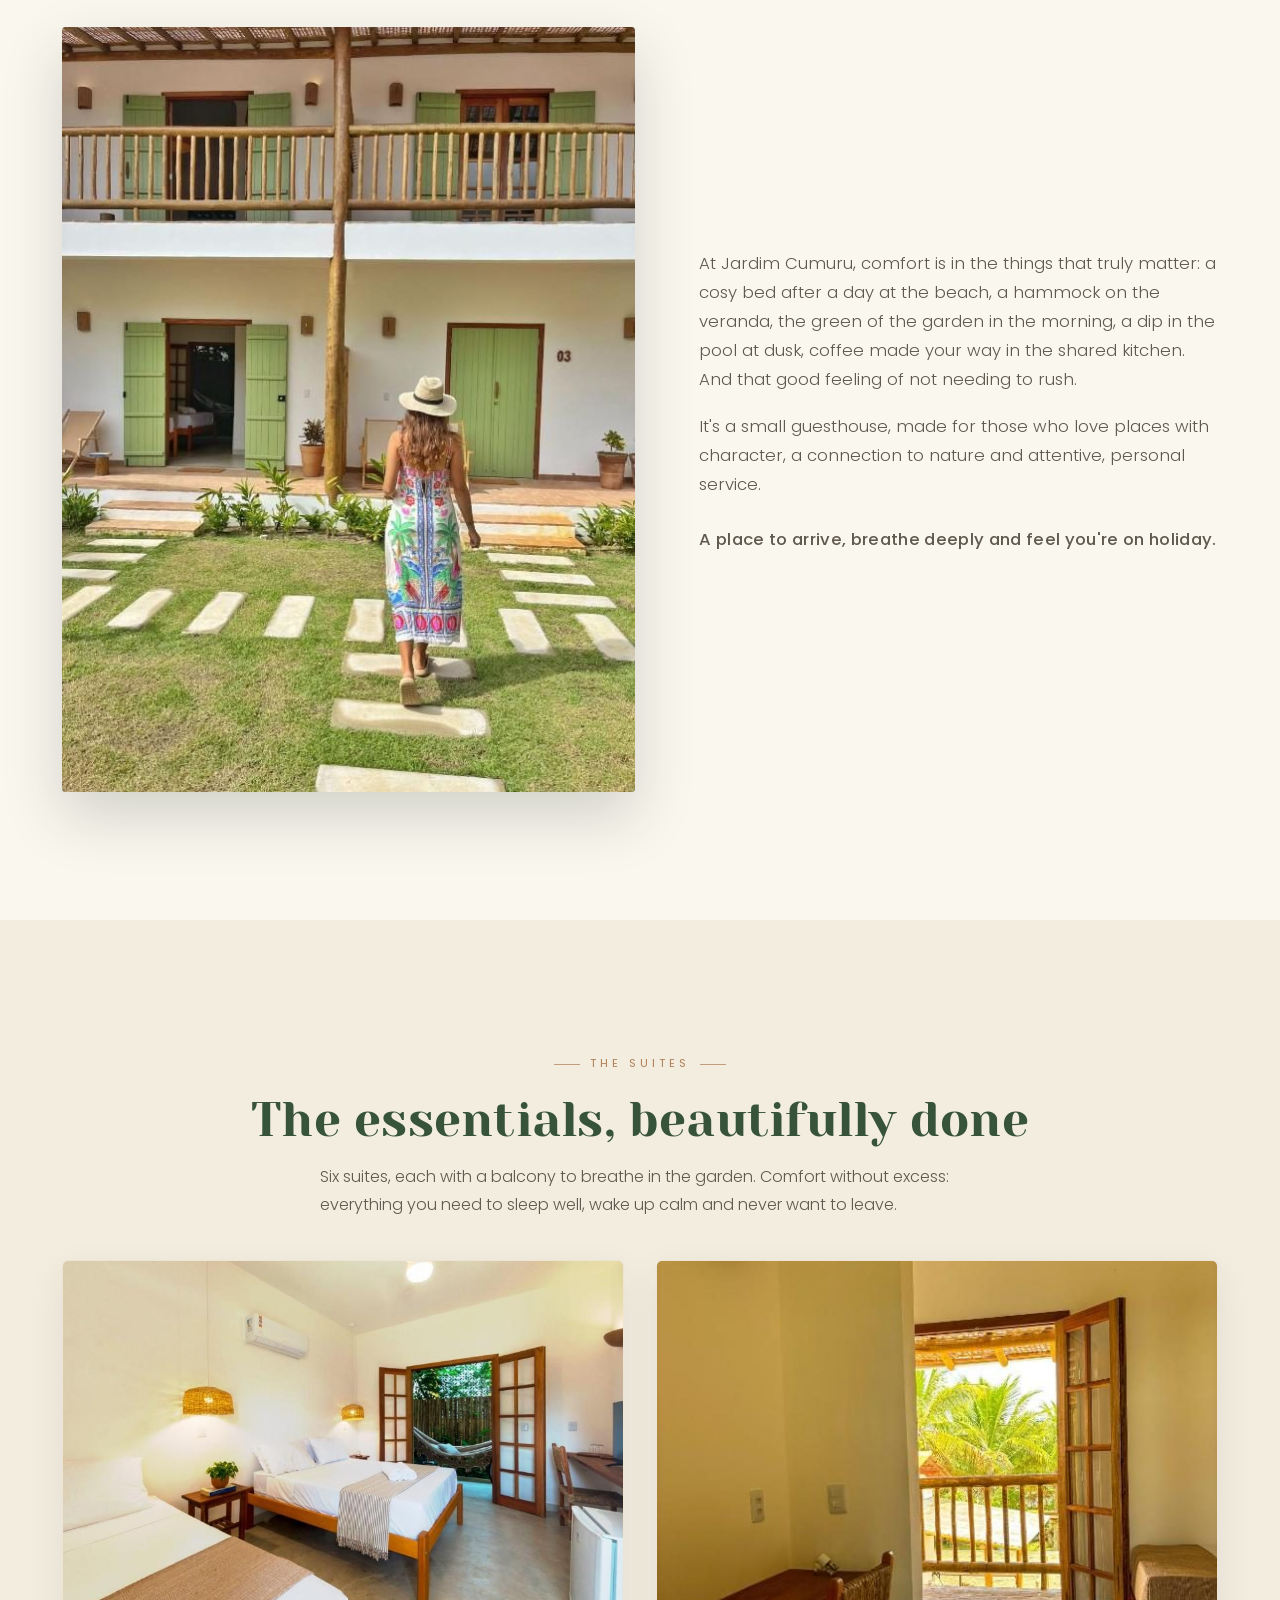
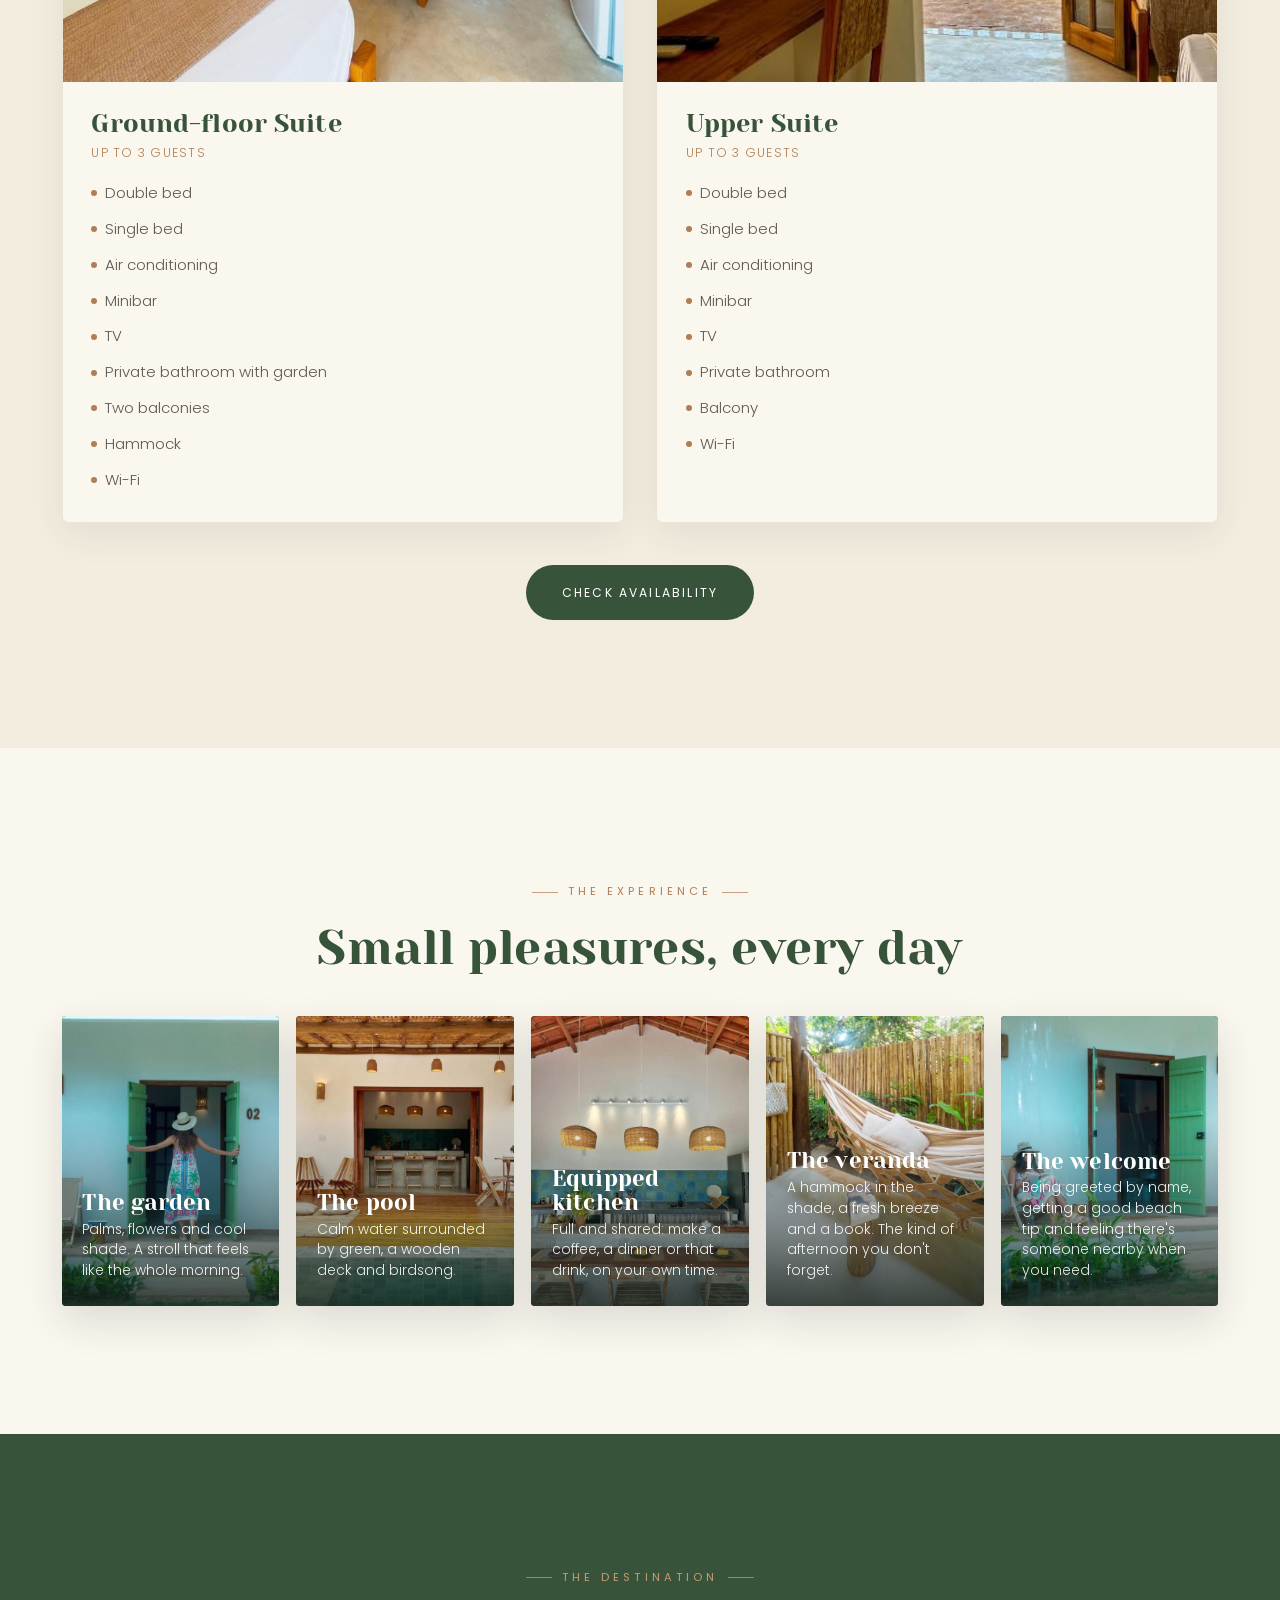
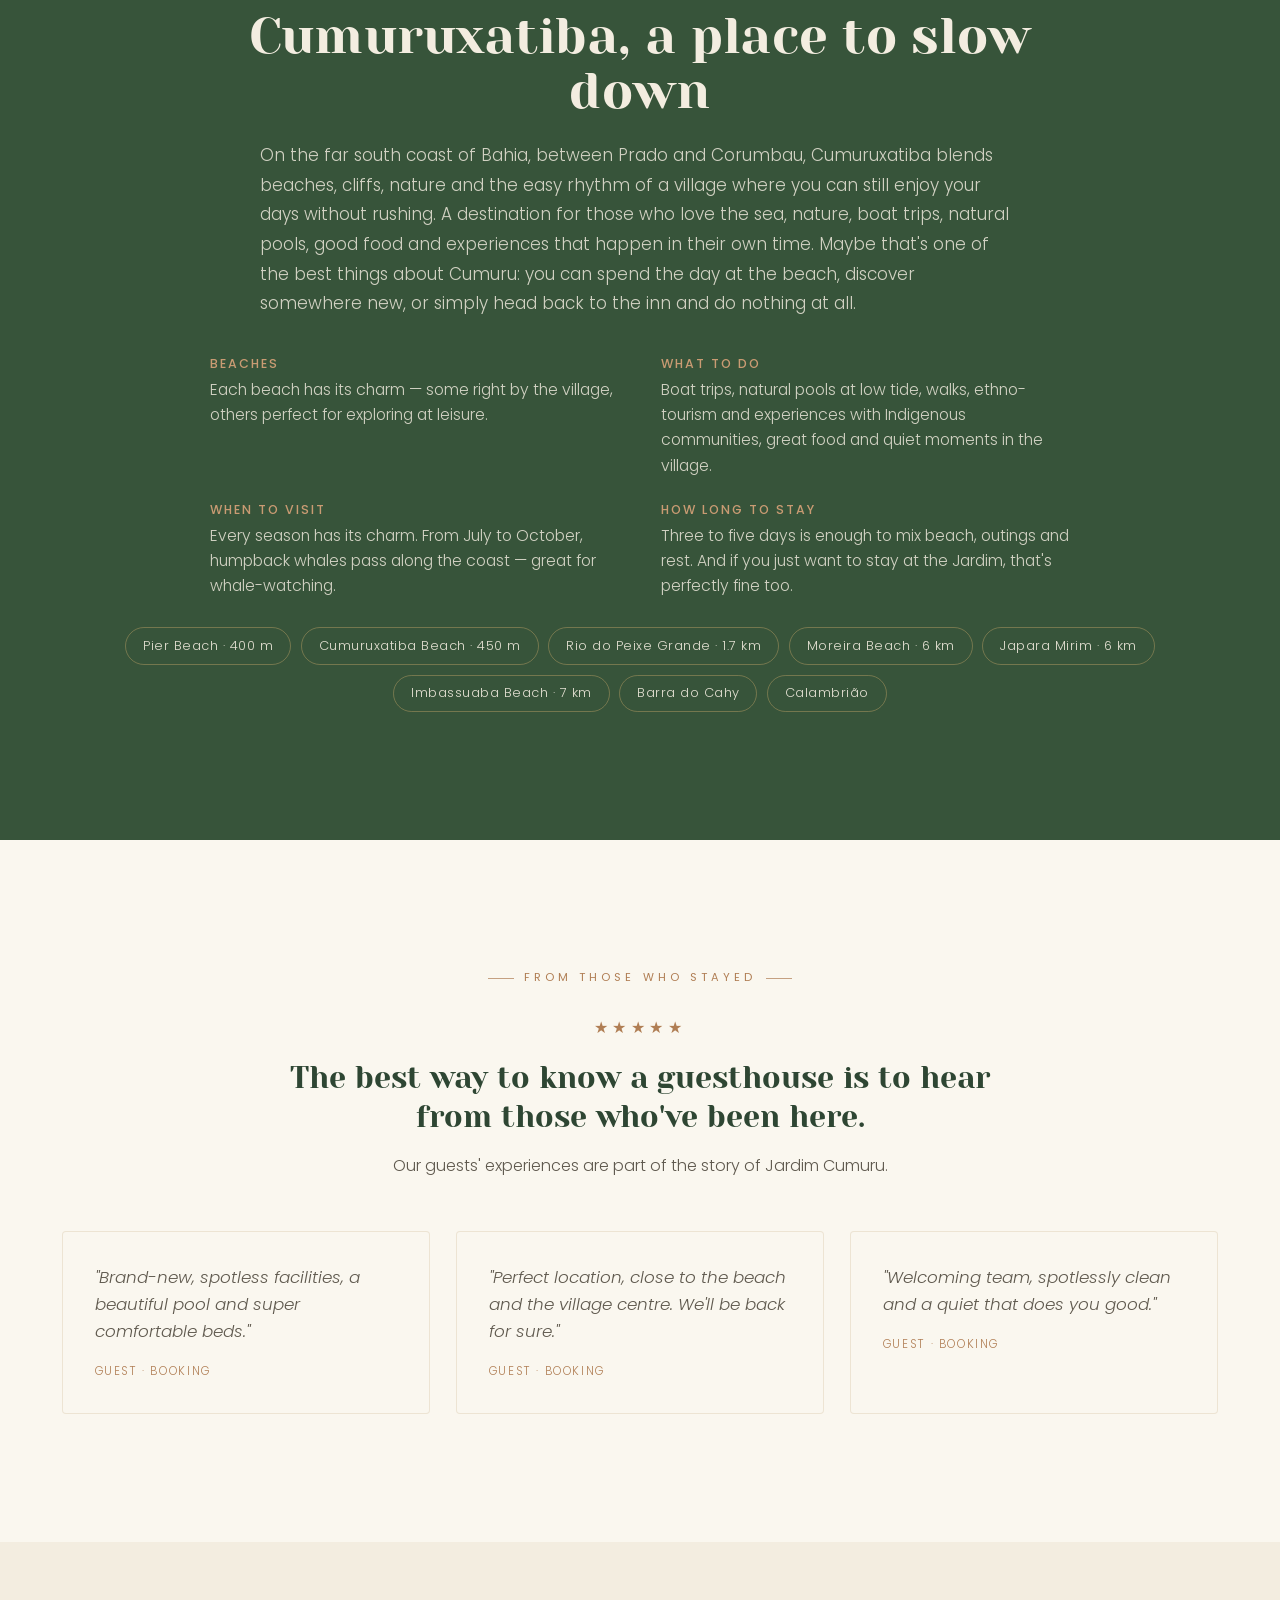
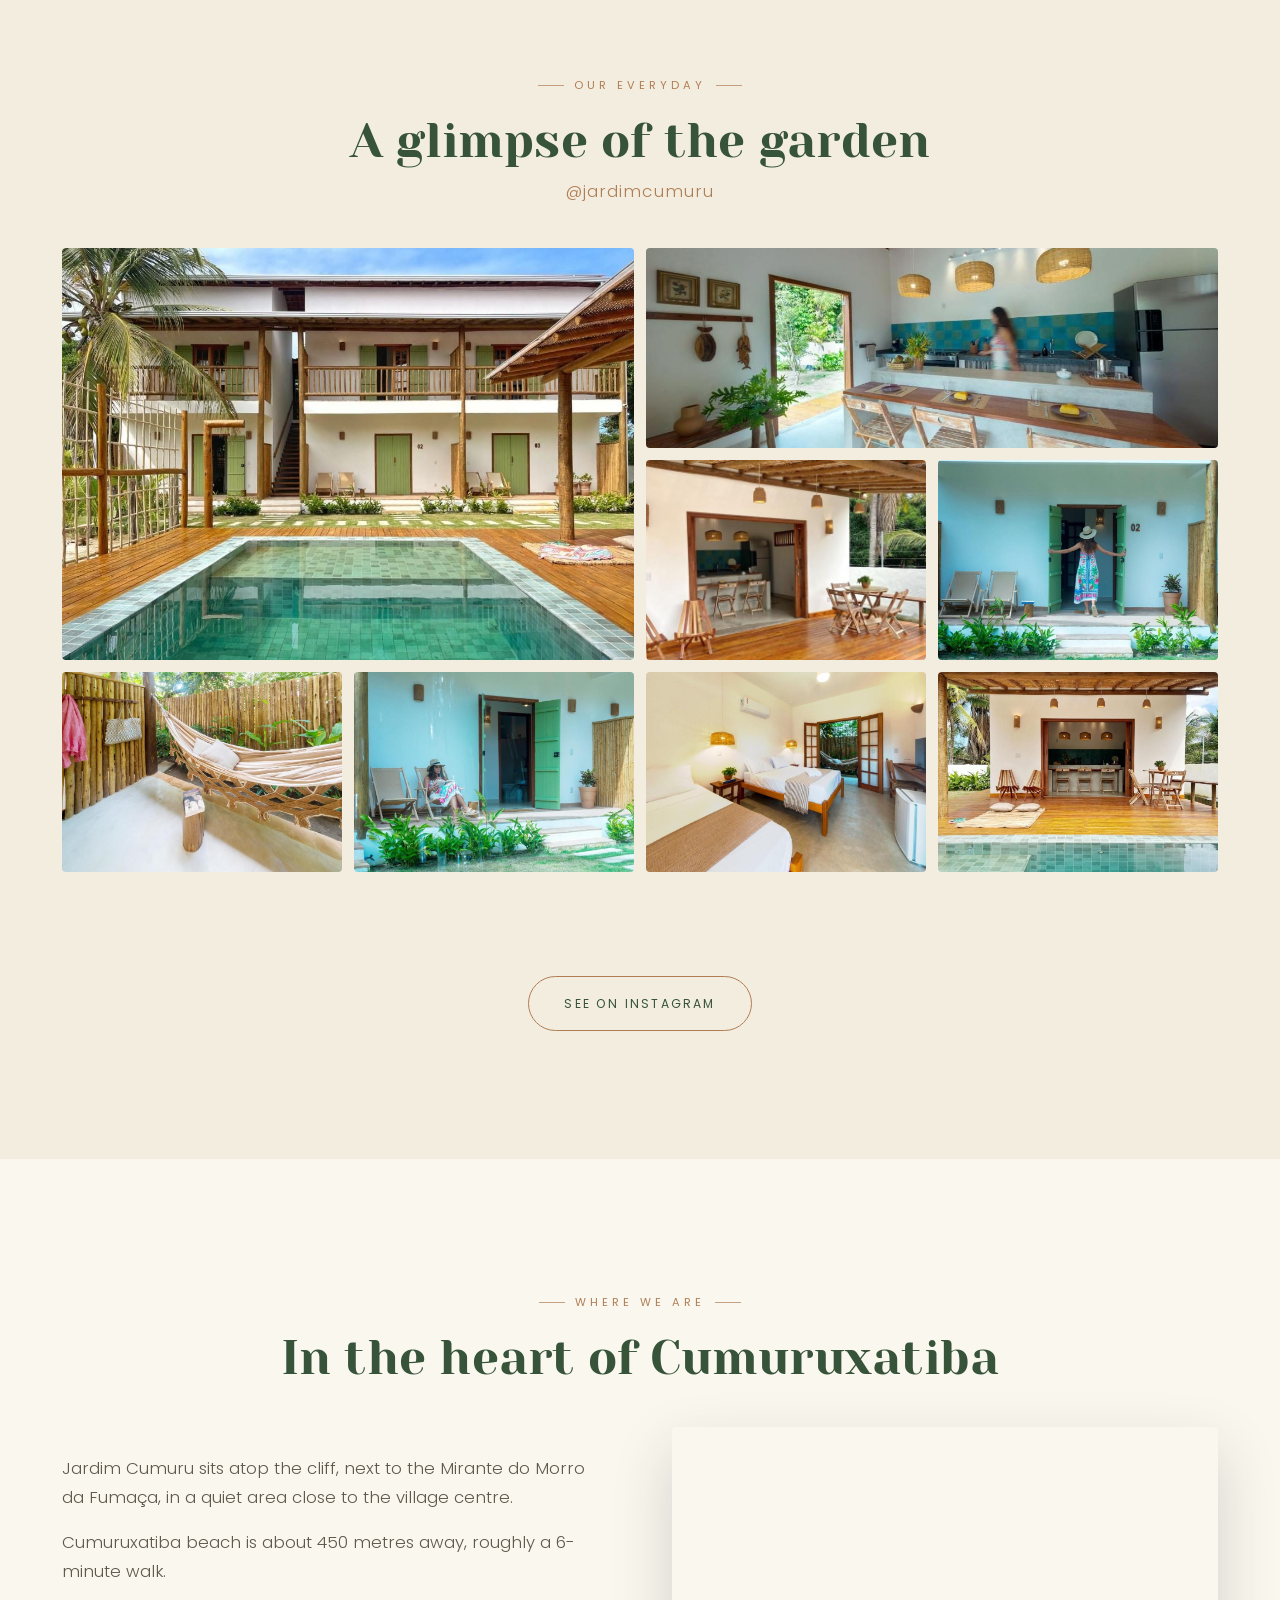
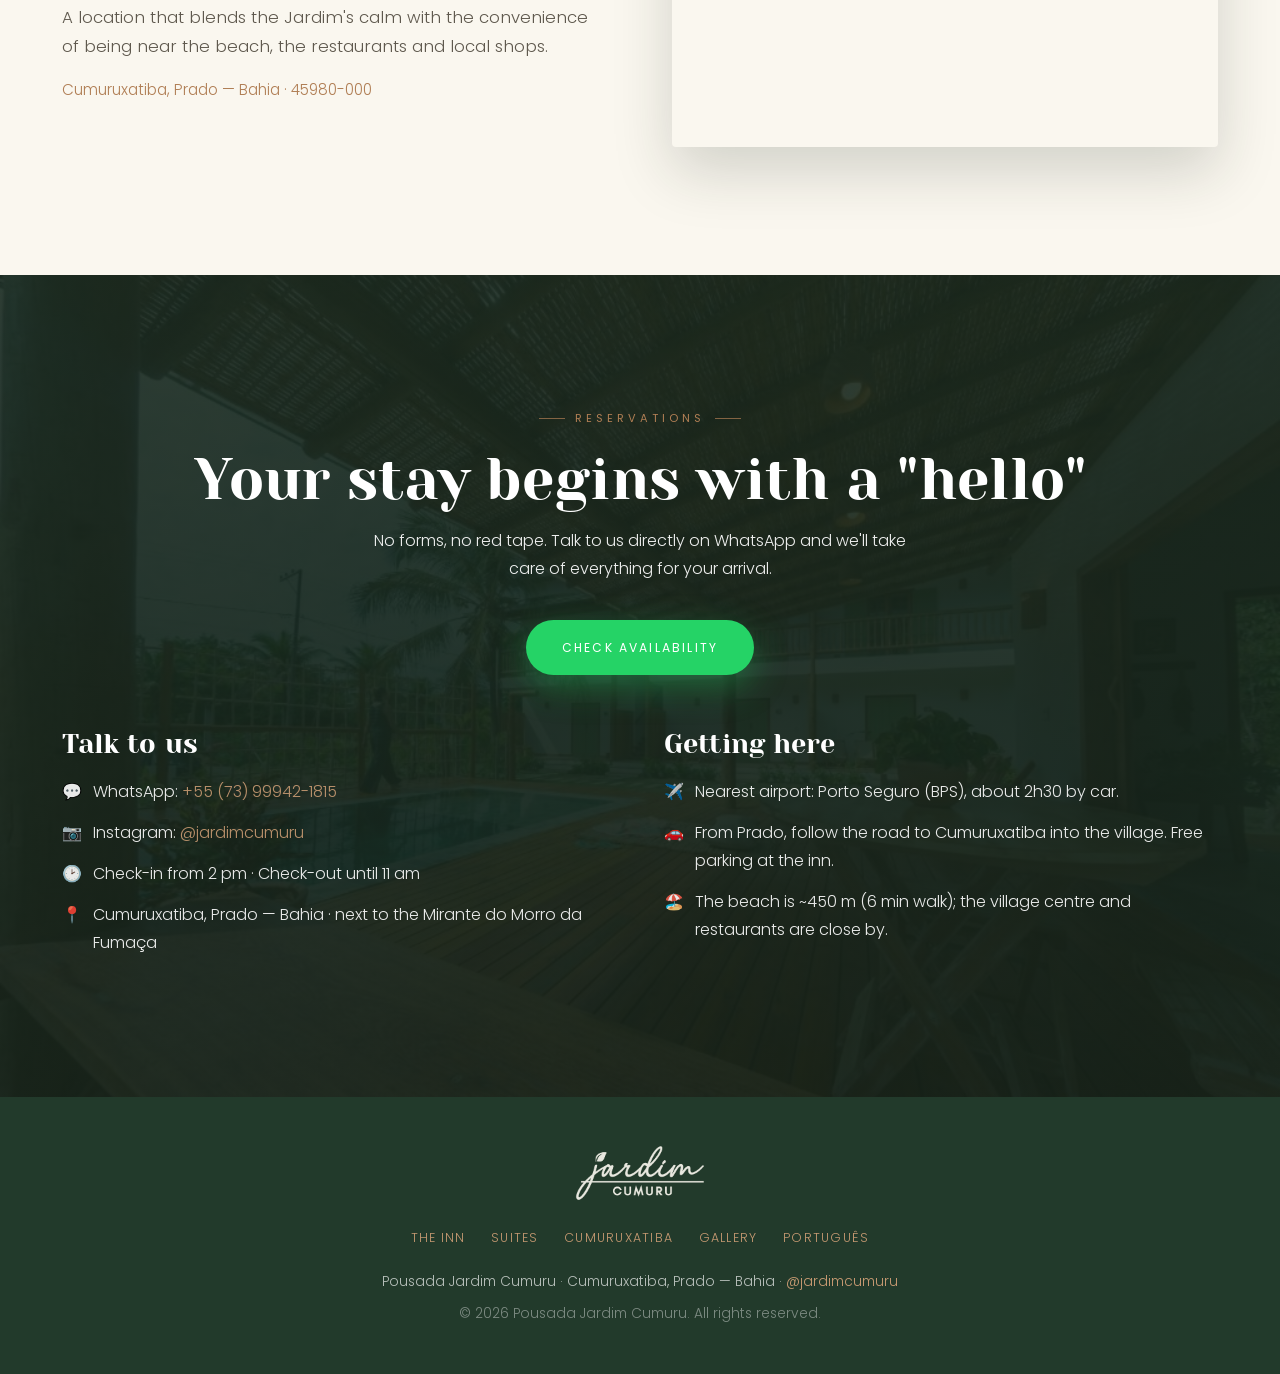
==== commit 107fdeb0: "validação tati v2 - texto e alinhamentos" ====
--- a/en/index.html
+++ b/en/index.html
@@ -143,7 +143,7 @@
       <div class="ig-head reveal">
         <span class="eyebrow center">The Suites</span>
         <h2 style="color:var(--verde-fundo);font-size:clamp(2rem,4.2vw,3rem)">The essentials, beautifully done</h2>
-        <p style="color:var(--tinta-suave);max-width:640px;margin:1rem auto 0">Six suites, each with a balcony to breathe in the garden. Comfort without excess: everything you need to sleep well, wake up calm and never want to leave.</p>
+        <p style="color:var(--tinta-suave);max-width:640px;margin:1rem auto 0;text-align:left">Six suites, each with a balcony to breathe in the garden. Comfort without excess: everything you need to sleep well, wake up calm and never want to leave.</p>
       </div>
       <div class="suite-grid">
         <div class="suite-card reveal">
@@ -223,11 +223,11 @@
     <div class="container" style="text-align:center">
       <span class="eyebrow center">The destination</span>
       <h2 style="color:var(--areia-clara);font-size:clamp(2rem,4.4vw,3.2rem);max-width:820px;margin:0 auto">Cumuruxatiba, a place to slow down</h2>
-      <p style="color:rgba(243,237,224,.82);max-width:760px;margin:1.4rem auto 0;font-size:1.06rem">On the far south coast of Bahia, between Prado and Corumbau, Cumuruxatiba blends beaches, cliffs, nature and the easy rhythm of a village where you can still enjoy your days without rushing. A destination for those who love the sea, nature, boat trips, natural pools, good food and experiences that happen in their own time. Maybe that's one of the best things about Cumuru: you can spend the day at the beach, discover somewhere new, or simply head back to the inn and do nothing at all.</p>
+      <p style="color:rgba(243,237,224,.82);max-width:760px;margin:1.4rem auto 0;font-size:1.06rem;text-align:left">On the far south coast of Bahia, between Prado and Corumbau, Cumuruxatiba blends beaches, cliffs, nature and the easy rhythm of a village where you can still enjoy your days without rushing. A destination for those who love the sea, nature, boat trips, natural pools, good food and experiences that happen in their own time. Maybe that's one of the best things about Cumuru: you can spend the day at the beach, discover somewhere new, or simply head back to the inn and do nothing at all.</p>
 
       <div class="destino-mais">
         <div><h3>Beaches</h3><p>Each beach has its charm — some right by the village, others perfect for exploring at leisure.</p></div>
-        <div><h3>What to do</h3><p>Boat trips, natural pools at low tide, walks, great food and quiet moments in the village.</p></div>
+        <div><h3>What to do</h3><p>Boat trips, natural pools at low tide, walks, ethno-tourism and experiences with Indigenous communities, great food and quiet moments in the village.</p></div>
         <div><h3>When to visit</h3><p>Every season has its charm. From July to October, humpback whales pass along the coast — great for whale-watching.</p></div>
         <div><h3>How long to stay</h3><p>Three to five days is enough to mix beach, outings and rest. And if you just want to stay at the Jardim, that's perfectly fine too.</p></div>
       </div>
--- a/styles.css
+++ b/styles.css
@@ -159,7 +159,7 @@
   color:var(--verde-fundo);max-width:960px;margin:0 auto;
 }
 .statement .big em{color:var(--terracota);font-style:normal}
-.statement .sub{max-width:680px;margin:1.8rem auto 0;color:var(--tinta-suave);font-size:1.05rem}
+.statement .sub{max-width:720px;margin:1.4rem auto 0;color:var(--tinta-suave);font-size:1.05rem;text-align:left}
 
 /* ---------- Faixa full-bleed com imagem ---------- */
 .fullbleed{
@@ -327,7 +327,7 @@
 .suite-card__body{padding:1.8rem}
 .suite-card__body h3{font-size:1.6rem;color:var(--verde-fundo);margin-bottom:.25rem}
 .suite-card__cap{font-family:var(--sans);font-size:.78rem;letter-spacing:.1em;text-transform:uppercase;color:var(--dourado);margin-bottom:1rem}
-.suite-card__body ul{list-style:none;display:flex;flex-wrap:wrap;gap:.55rem 1.4rem}
+.suite-card__body ul{list-style:none;display:flex;flex-direction:column;gap:.6rem}
 .suite-card__body li{font-size:.94rem;color:var(--tinta-suave);display:flex;align-items:center;gap:.5rem}
 .suite-card__body li::before{content:"";width:6px;height:6px;border-radius:50%;background:var(--dourado);flex:none}
 
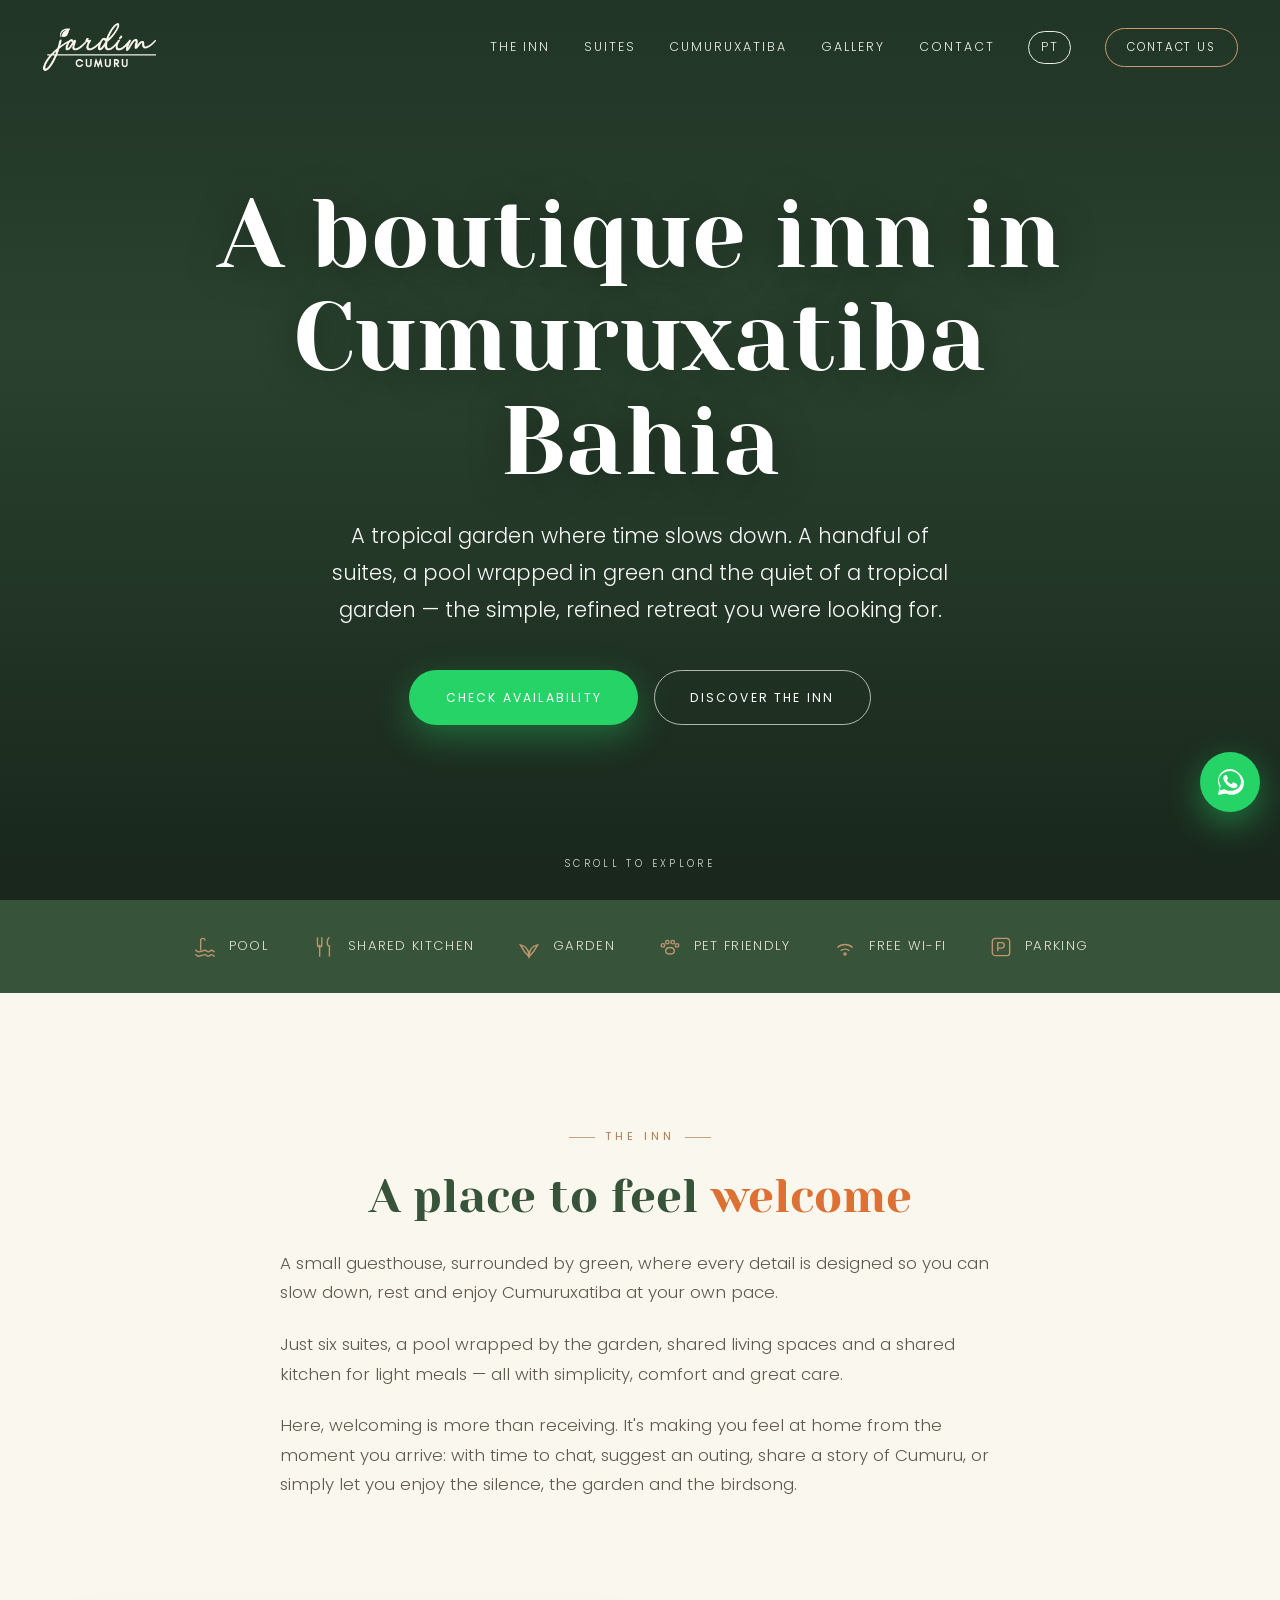
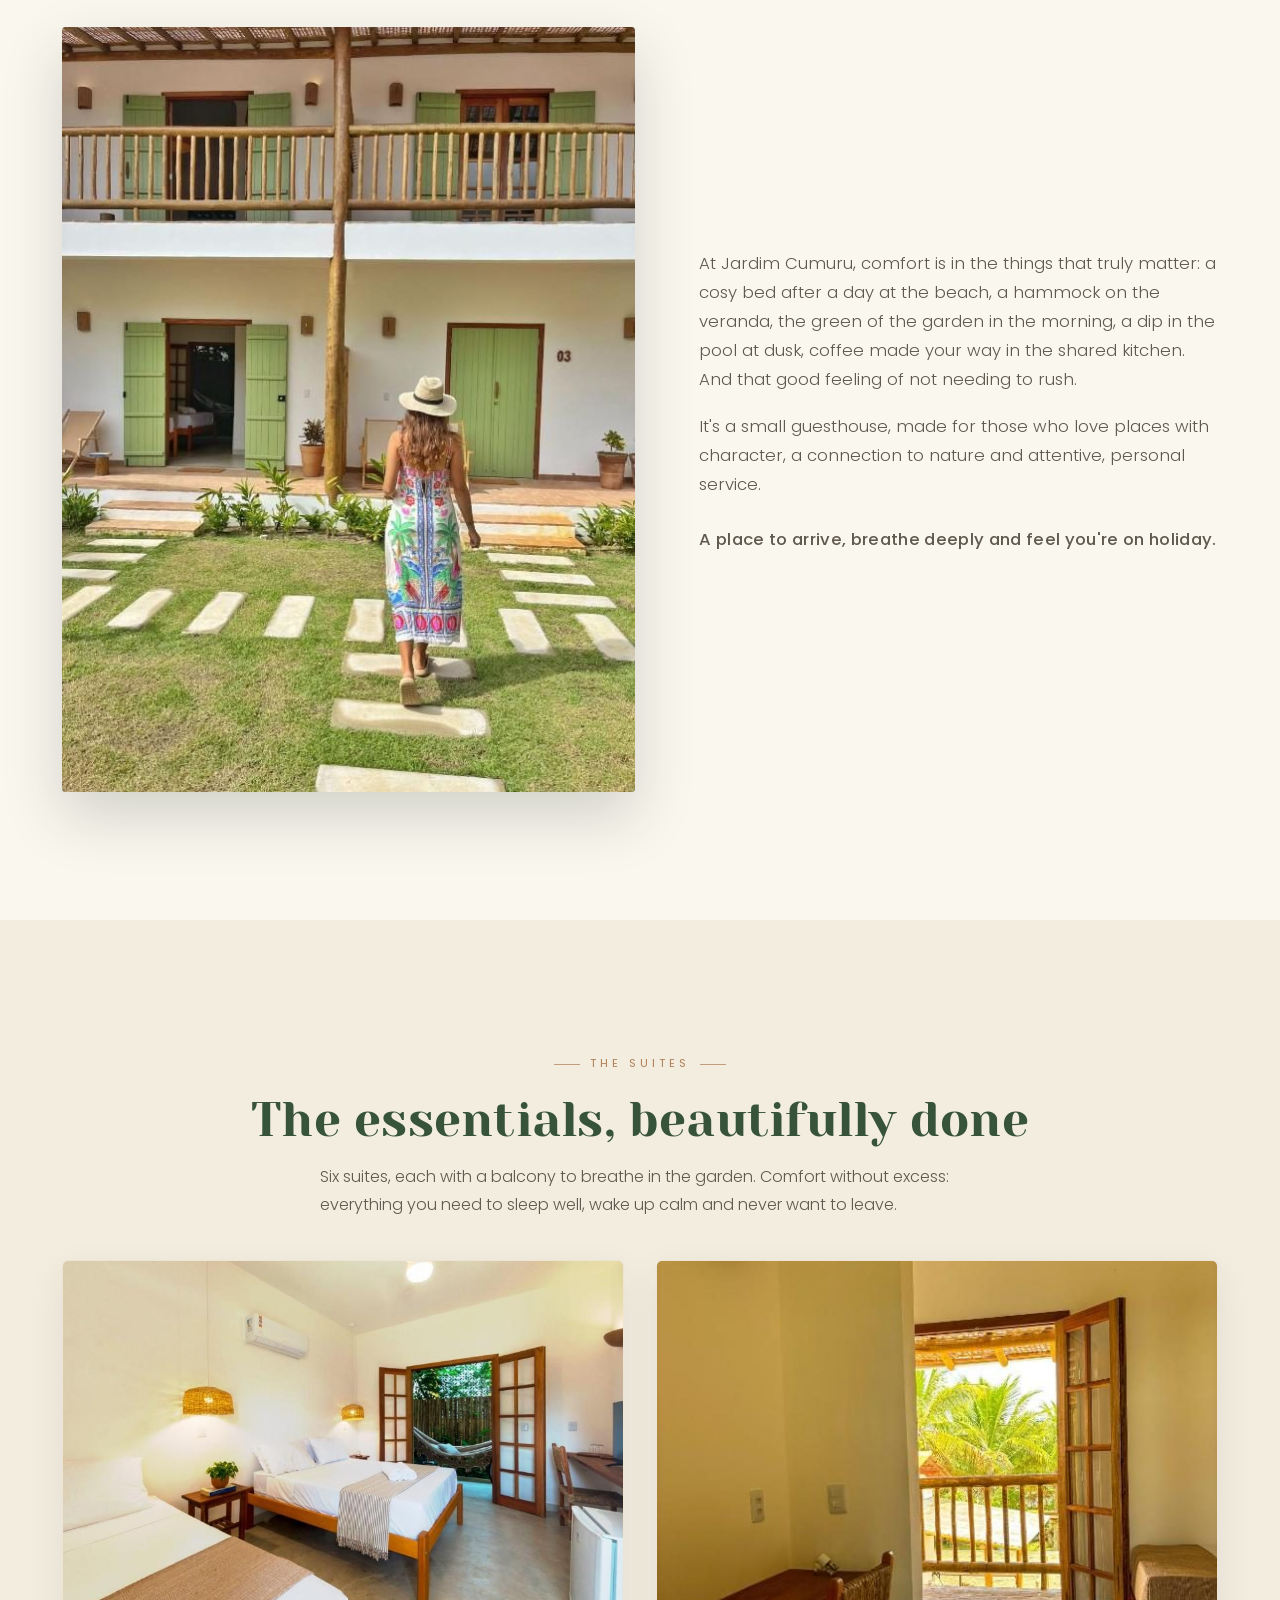
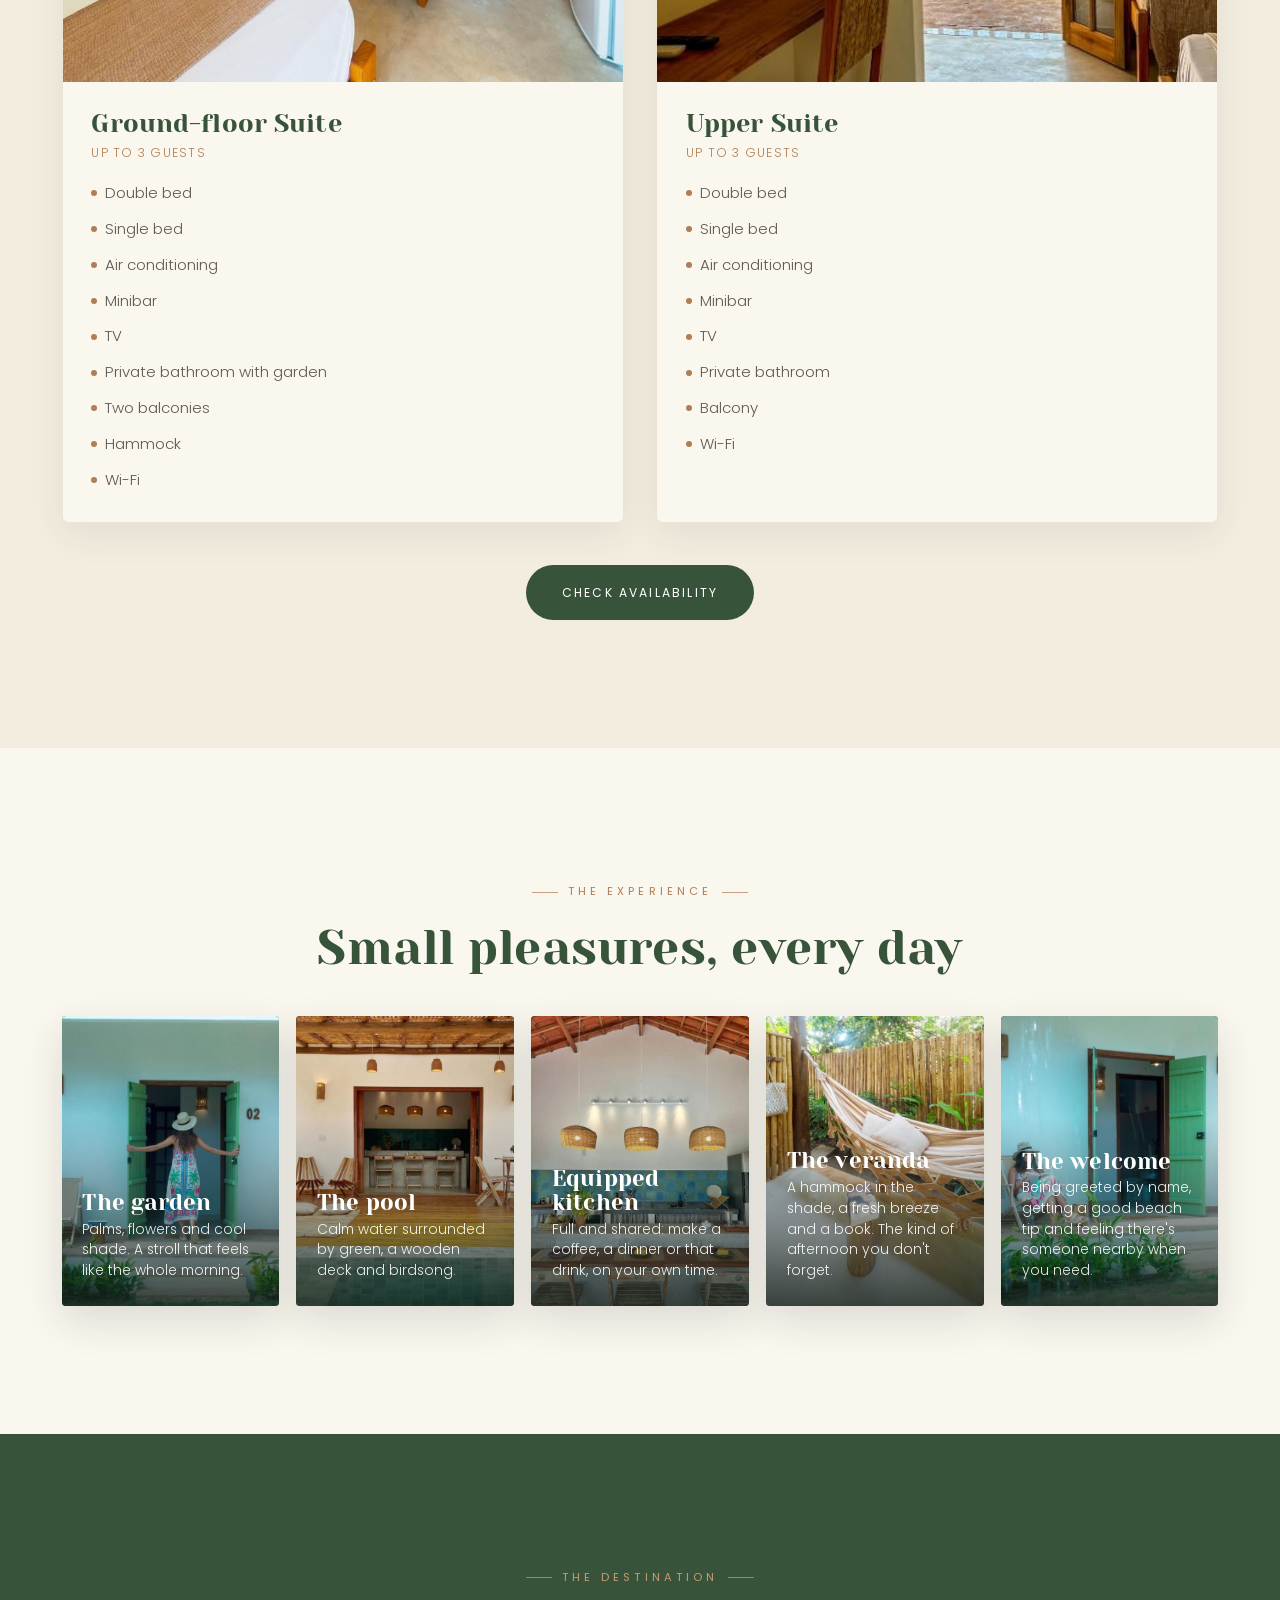
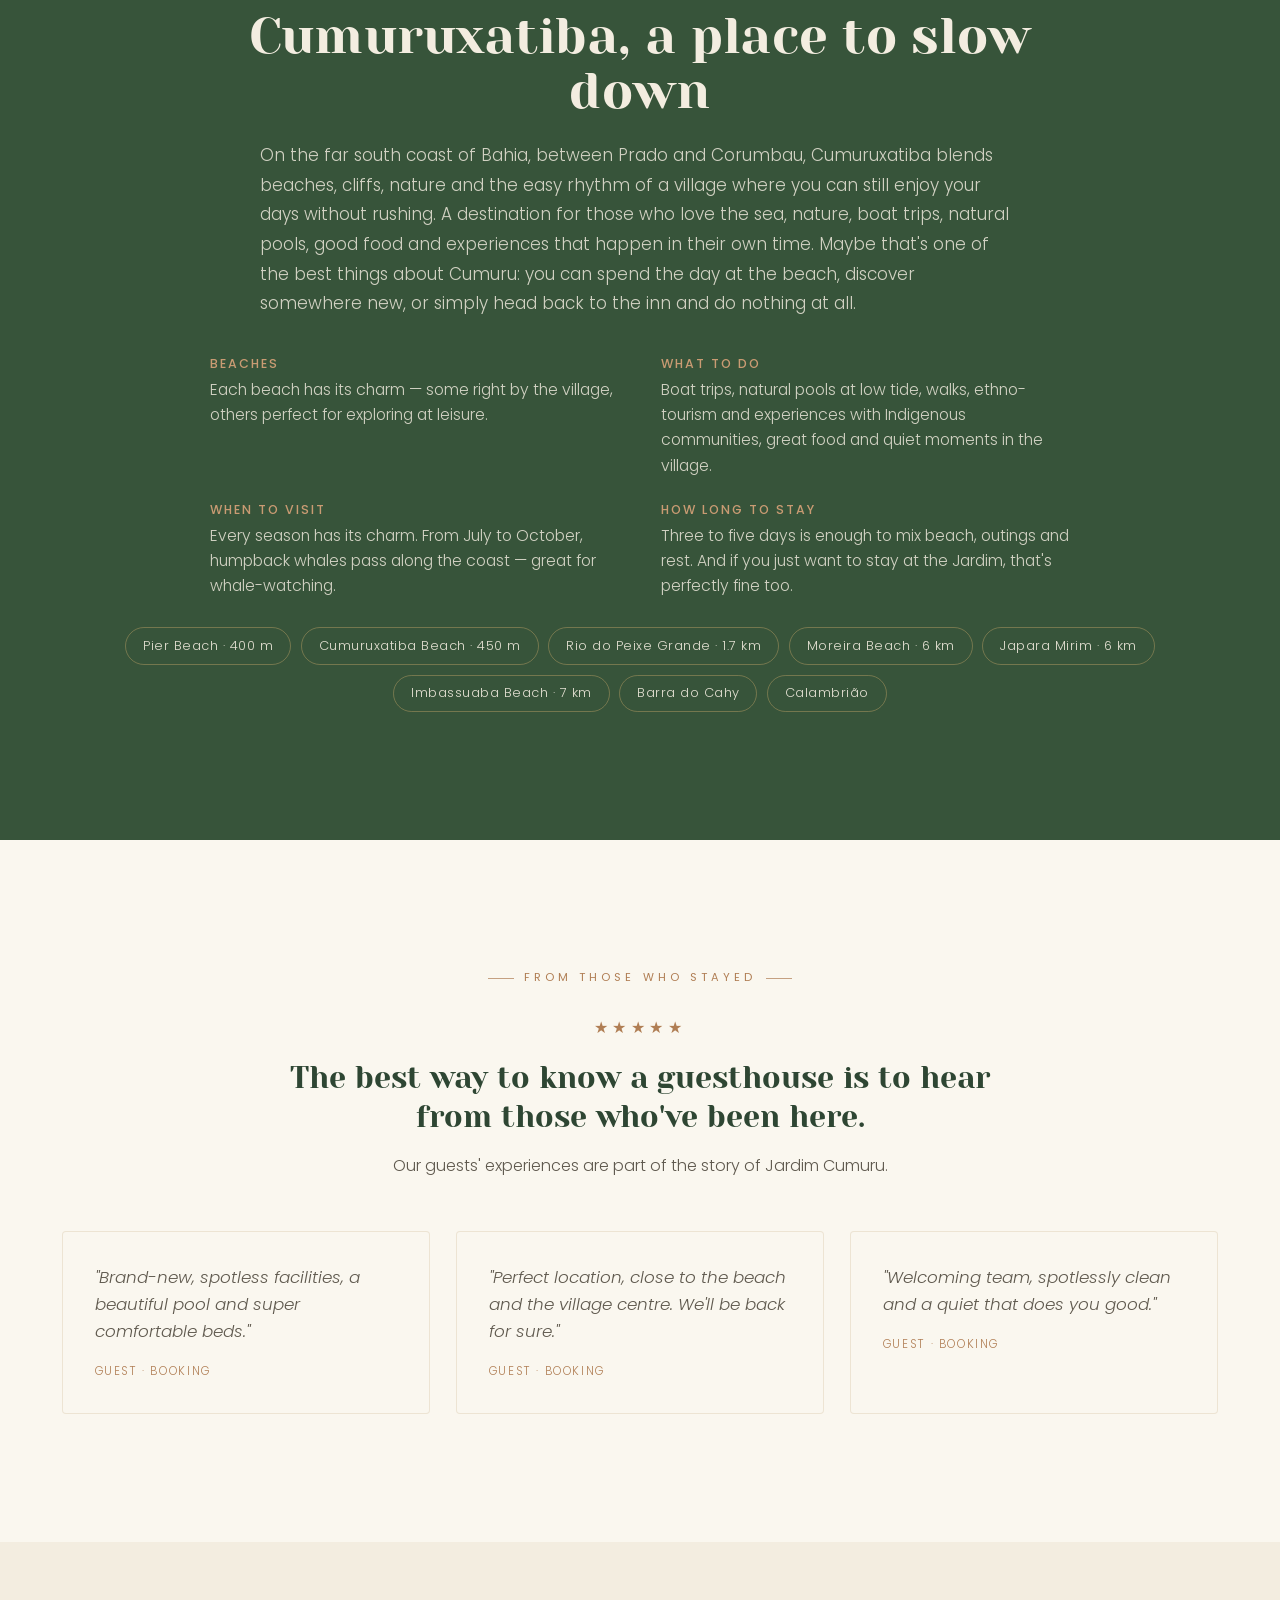
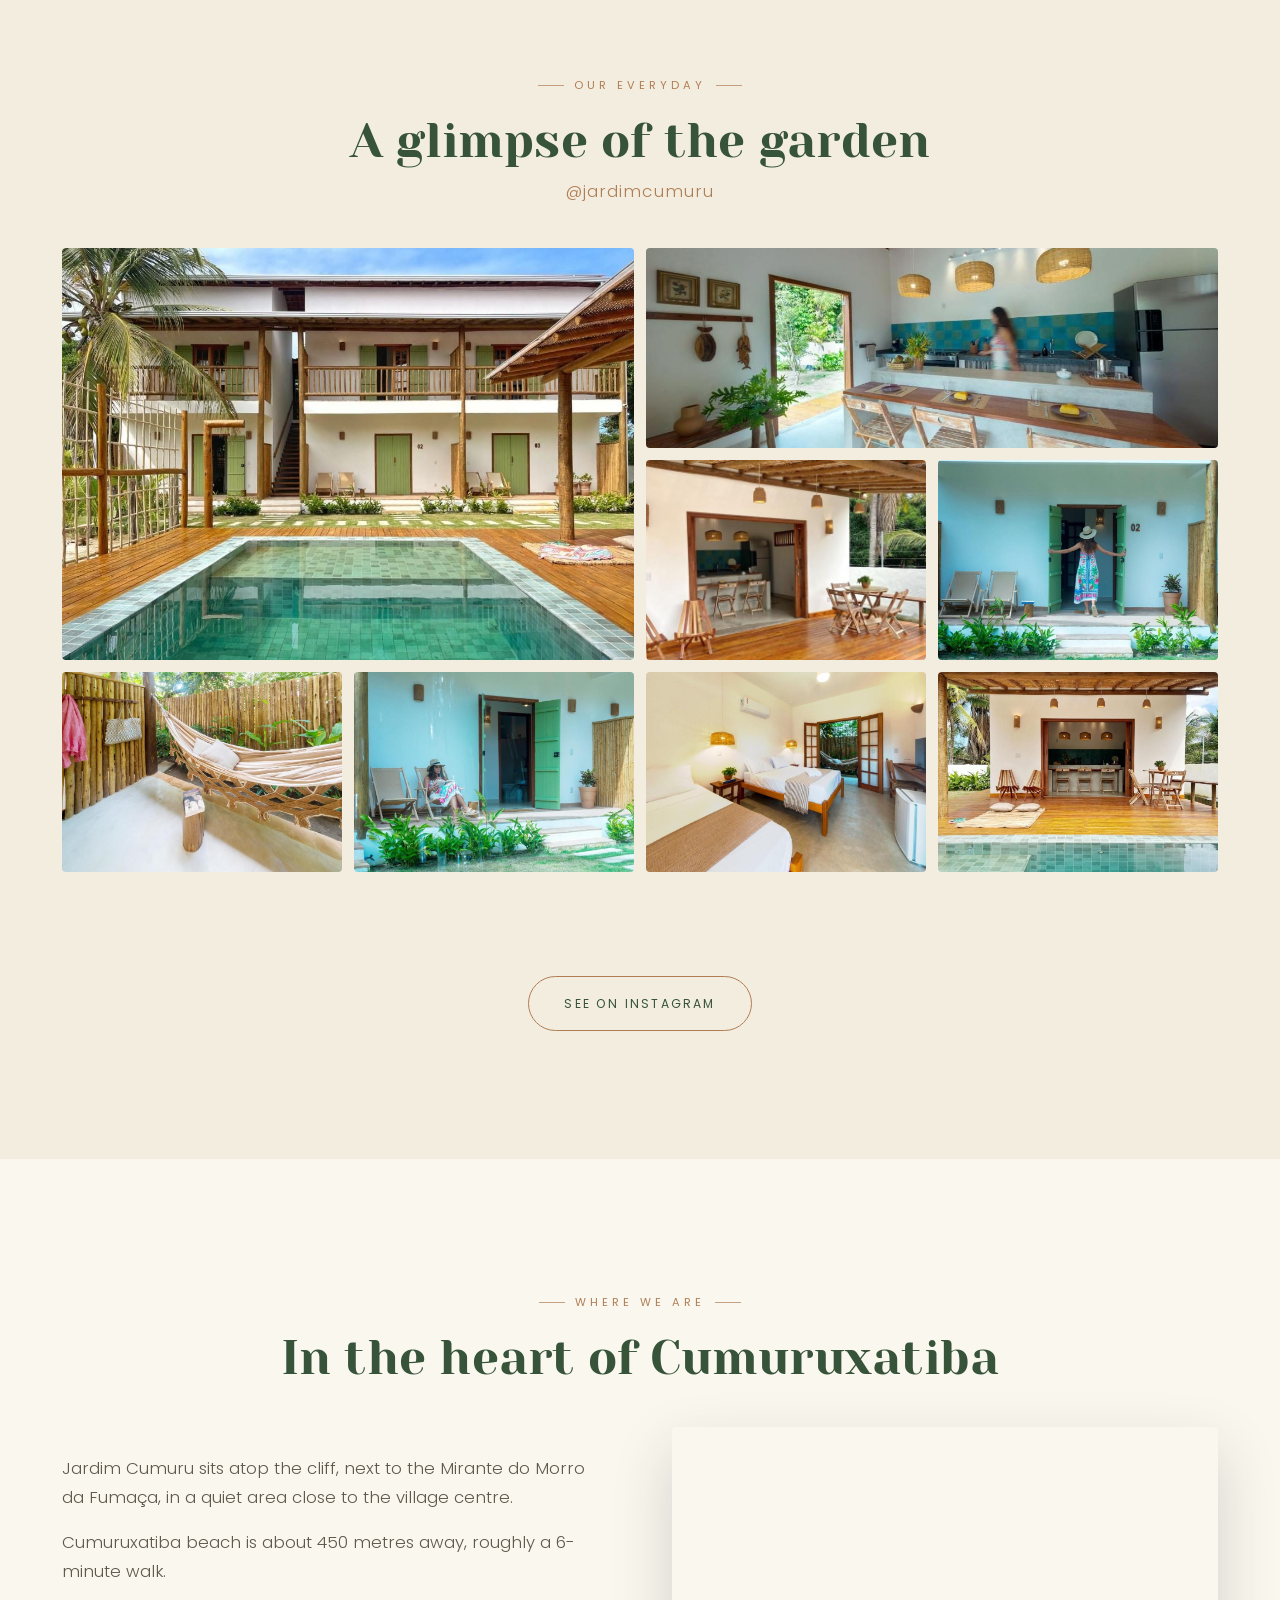
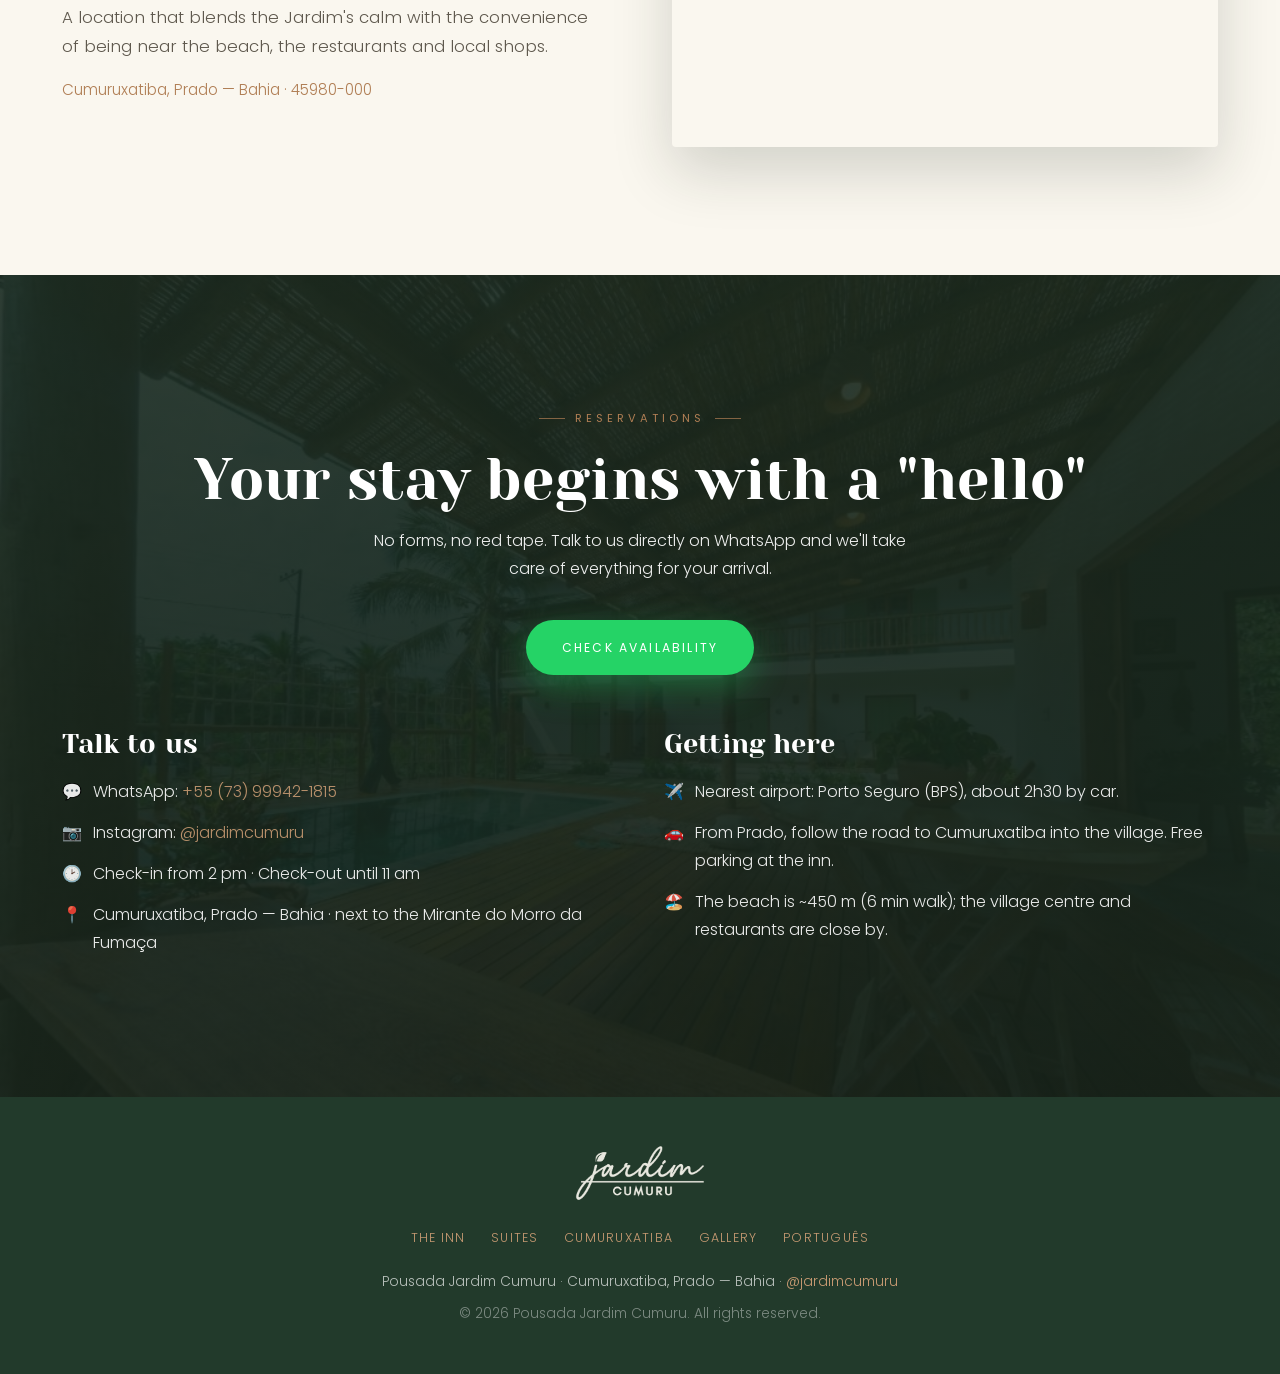
==== commit 17ff573e: "Add files via upload" ====
--- a/en/index.html
+++ b/en/index.html
@@ -92,7 +92,7 @@
       <img src="../assets/photos/p02.jpg" alt="" />
     </div>
     <div class="container">
-      <h1>A boutique inn in Cumuruxatiba, Bahia</h1>
+      <h1>A boutique inn in Cumuruxatiba<br />Bahia</h1>
       <p class="lead">A tropical garden where time slows down. A handful of suites, a pool wrapped in green and the quiet of a tropical garden — the simple, refined retreat you were looking for.</p>
       <div style="display:flex;gap:1rem;justify-content:center;flex-wrap:wrap">
         <a class="btn btn--wpp" href="https://wa.me/5573999421815?text=Hello!%20I%27d%20like%20to%20check%20availability%20at%20Pousada%20Jardim%20Cumuru." target="_blank" rel="noopener">Check availability</a>
